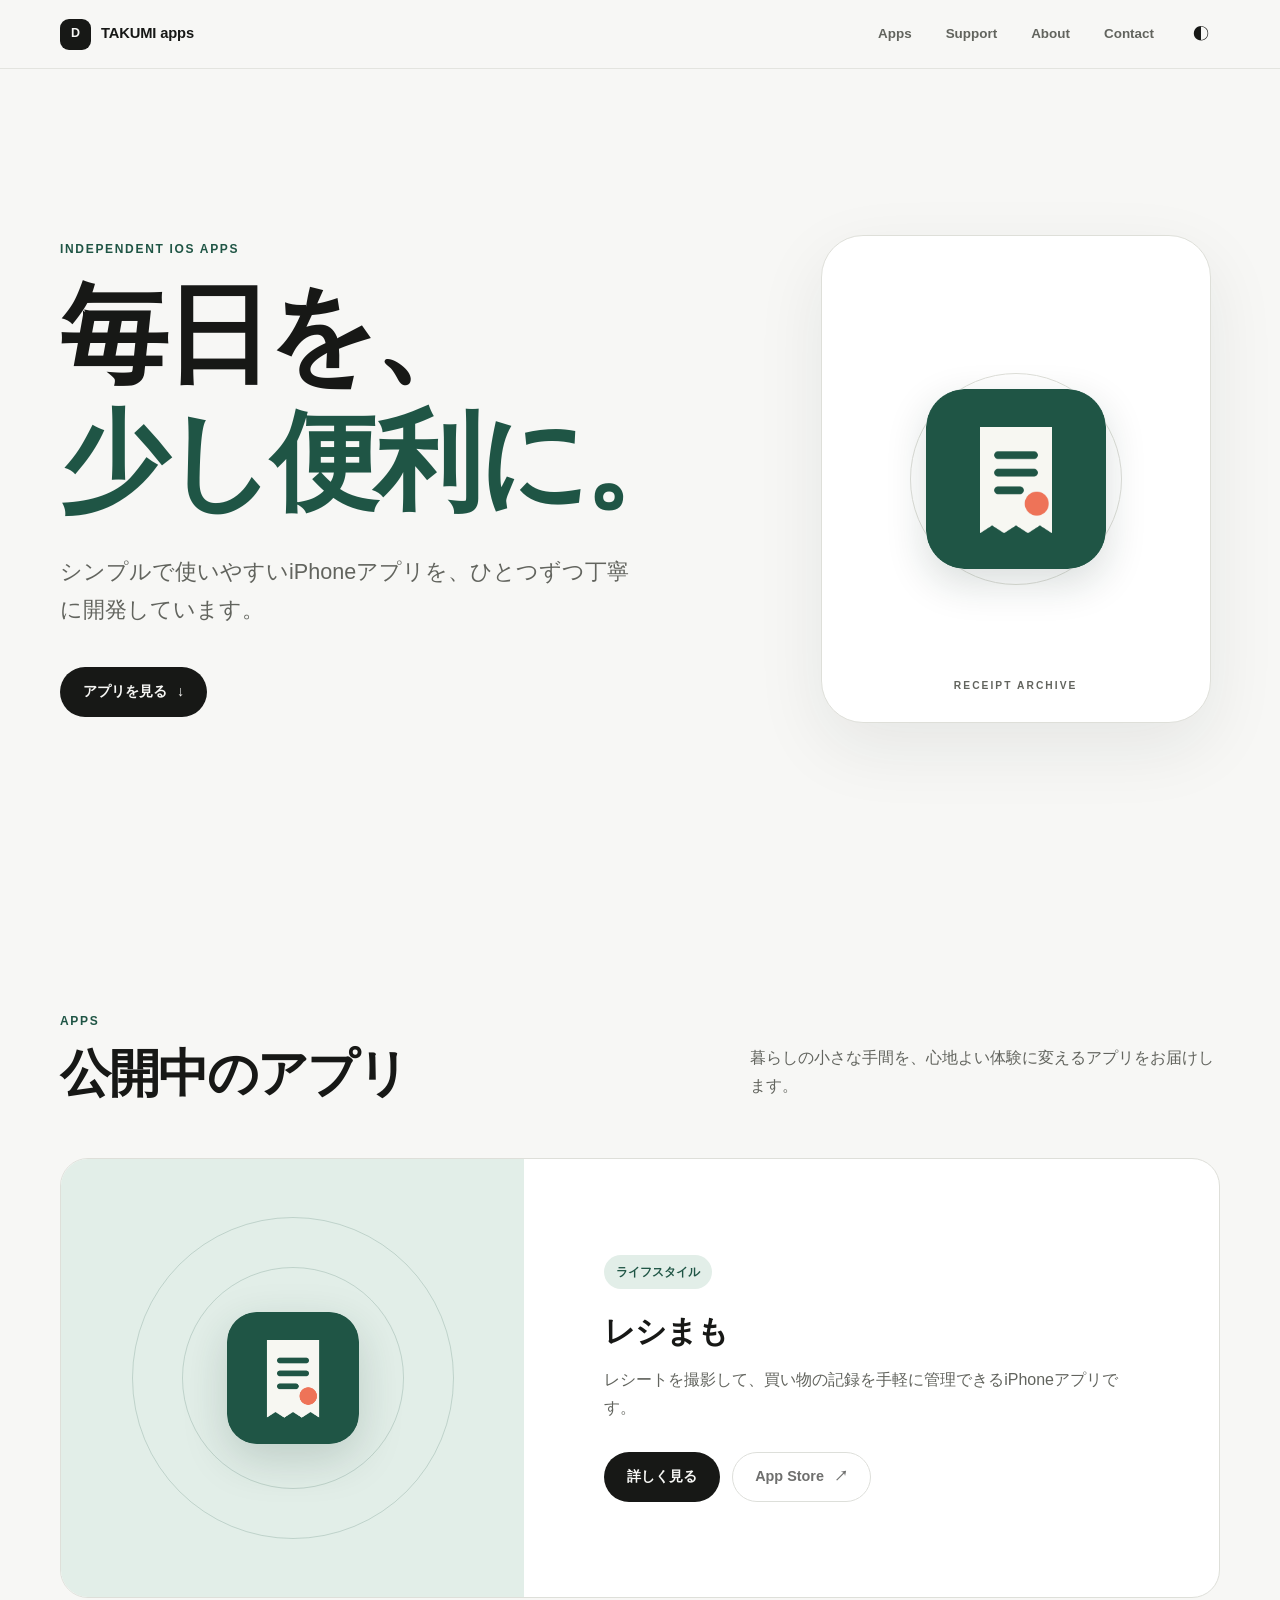
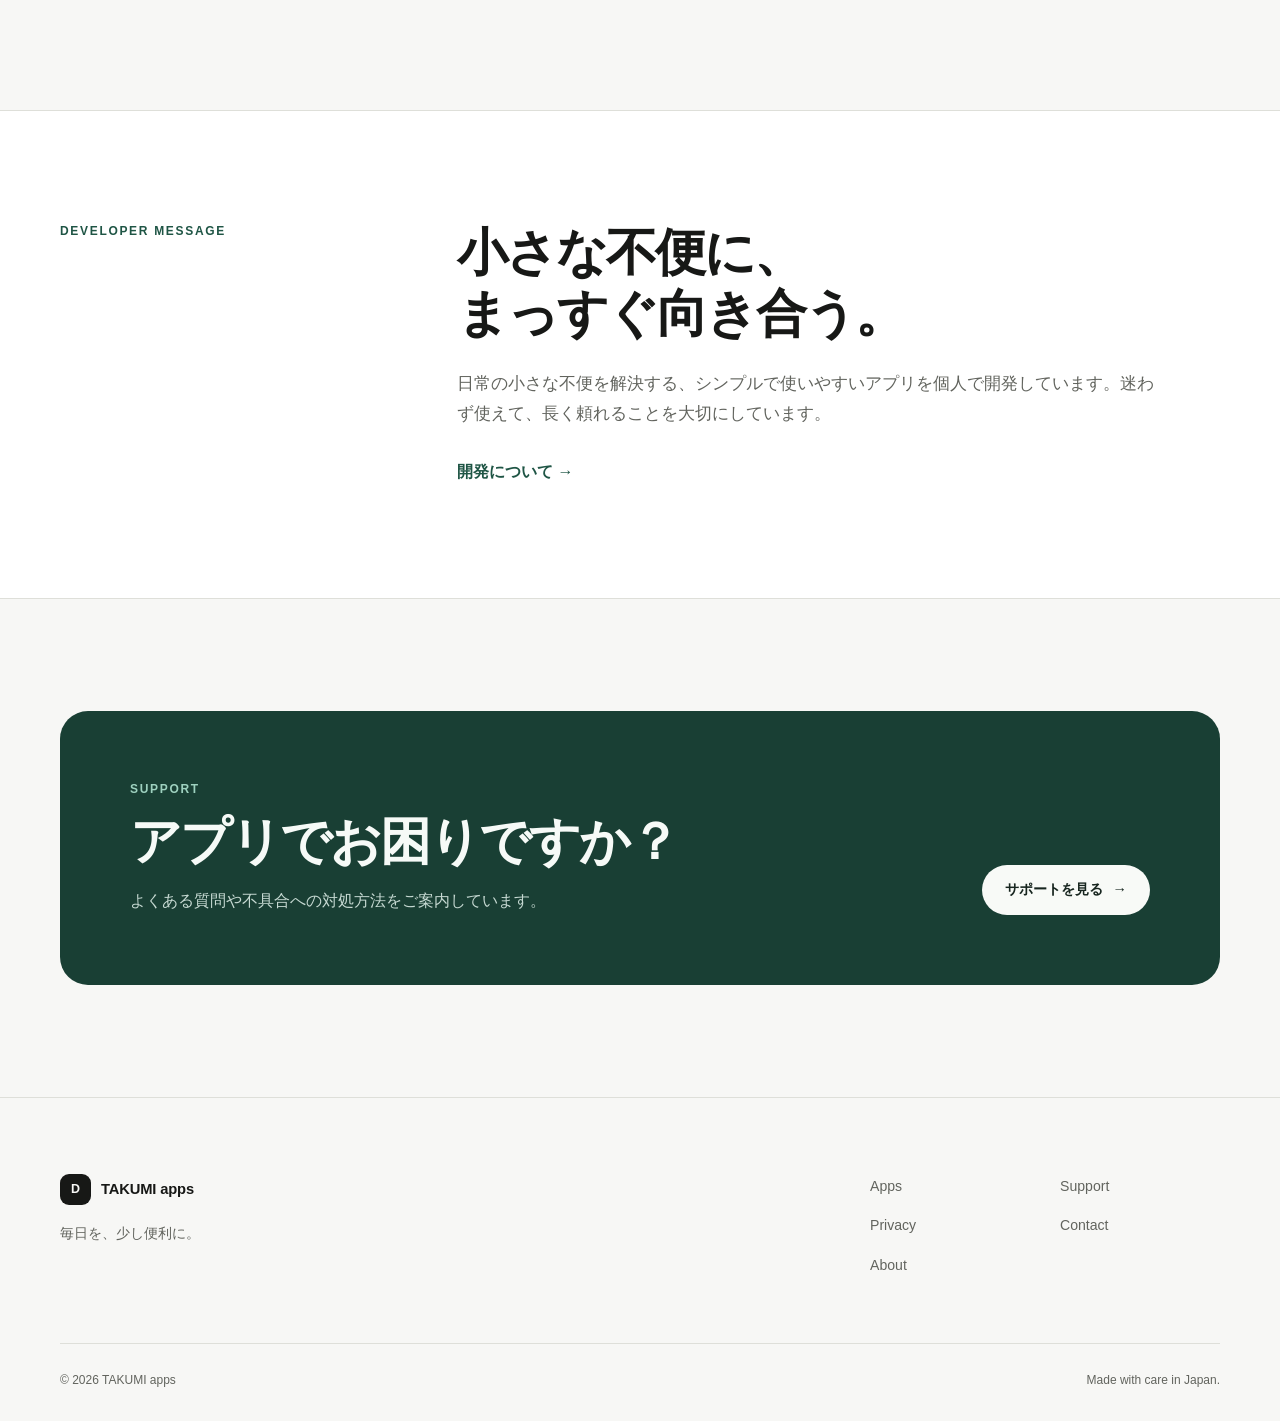
==== index.html @ 357070d4 "Add files via upload" ====
<!doctype html>
<html lang="ja">
<head>
  <meta charset="utf-8">
  <meta name="viewport" content="width=device-width, initial-scale=1">
  <title>TAKUMI apps | iPhoneアプリ</title>
  <meta name="description" content="日常を少し便利にする、シンプルで使いやすいiPhoneアプリを個人で開発しています。">
  <link rel="canonical" href="https://2p94nzg5g9-pixel.github.io/">
  <meta property="og:type" content="website">
  <meta property="og:locale" content="ja_JP">
  <meta property="og:site_name" content="TAKUMI apps">
  <meta property="og:title" content="TAKUMI apps | iPhoneアプリ">
  <meta property="og:description" content="シンプルで使いやすいiPhoneアプリを開発しています。">
  <meta property="og:url" content="https://2p94nzg5g9-pixel.github.io/">
  <meta property="og:image" content="https://2p94nzg5g9-pixel.github.io/assets/images/og-image.png">
  <meta name="twitter:card" content="summary_large_image">
  <meta name="twitter:title" content="TAKUMI apps | iPhoneアプリ">
  <meta name="twitter:description" content="シンプルで使いやすいiPhoneアプリを開発しています。">
  <meta name="twitter:image" content="https://2p94nzg5g9-pixel.github.io/assets/images/og-image.png">
  <meta name="theme-color" content="#f7f7f5">
  <link rel="icon" href="./assets/images/favicon.svg" type="image/svg+xml">
  <link rel="stylesheet" href="./assets/css/style.css">
  <script type="application/ld+json">
  {"@context":"https://schema.org","@type":"Person","name":"TAKUMI apps","url":"https://2p94nzg5g9-pixel.github.io/","description":"iPhoneアプリを個人で開発しています。"}
  </script>
  <script src="./assets/js/config.js" defer></script>
  <script src="./assets/js/main.js" defer></script>
</head>
<body>
  <a class="skip-link" href="#main">本文へ移動</a>
  <header class="site-header" data-header>
    <div class="header-inner container">
      <a class="brand" href="./" aria-label="ホームへ">
        <span class="brand-mark" aria-hidden="true">D</span>
        <span data-site-name>TAKUMI apps</span>
      </a>
      <div class="header-actions">
        <button class="theme-toggle icon-button" type="button" data-theme-toggle aria-label="表示テーマを切り替える"><span aria-hidden="true">◐</span></button>
        <button class="menu-toggle icon-button" type="button" data-menu-toggle aria-controls="site-nav" aria-expanded="false" aria-label="メニューを開く">
          <span></span><span></span><span></span>
        </button>
      </div>
      <nav class="site-nav" id="site-nav" data-nav aria-label="メインナビゲーション">
        <a href="#apps">Apps</a>
        <a href="./support/">Support</a>
        <a href="./about/">About</a>
        <a href="./contact/">Contact</a>
      </nav>
    </div>
  </header>

  <main id="main">
    <section class="hero home-hero">
      <div class="container hero-grid">
        <div class="hero-copy reveal">
          <p class="eyebrow">Independent iOS Apps</p>
          <h1>毎日を、<br><span>少し便利に。</span></h1>
          <p class="hero-lead">シンプルで使いやすいiPhoneアプリを、ひとつずつ丁寧に開発しています。</p>
          <a class="button button-primary" href="#apps">アプリを見る <span aria-hidden="true">↓</span></a>
        </div>
        <div class="hero-object reveal reveal-delay" aria-label="レシまものアプリアイコンイメージ">
          <div class="app-icon-stage">
            <img src="./assets/images/apps/reshimamo/icon.png" width="180" height="180" alt="レシまも 仮アプリアイコン">
            <span class="stage-label">RECEIPT ARCHIVE</span>
          </div>
        </div>
      </div>
    </section>

    <section class="section" id="apps" aria-labelledby="apps-title">
      <div class="container">
        <div class="section-heading">
          <div><p class="eyebrow">Apps</p><h2 id="apps-title">公開中のアプリ</h2></div>
          <p>暮らしの小さな手間を、心地よい体験に変えるアプリをお届けします。</p>
        </div>
        <article class="app-feature-card">
          <div class="app-feature-visual">
            <img src="./assets/images/apps/reshimamo/icon.png" width="132" height="132" loading="lazy" alt="レシまも 仮アプリアイコン">
          </div>
          <div class="app-feature-content">
            <p class="tag">ライフスタイル</p>
            <h3>レシまも</h3>
            <p>レシートを撮影して、買い物の記録を手軽に管理できるiPhoneアプリです。</p>
            <div class="button-row">
              <a class="button button-primary" href="./apps/reshimamo/">詳しく見る</a>
              <a class="button button-secondary is-placeholder" href="#" data-app-store-url data-app-id="reshimamo" aria-disabled="true">App Store <span aria-hidden="true">↗</span></a>
            </div>
          </div>
        </article>
      </div>
    </section>

    <section class="section section-muted">
      <div class="container message-grid">
        <p class="eyebrow">Developer Message</p>
        <div>
          <h2>小さな不便に、<br>まっすぐ向き合う。</h2>
          <p>日常の小さな不便を解決する、シンプルで使いやすいアプリを個人で開発しています。迷わず使えて、長く頼れることを大切にしています。</p>
          <a class="text-link" href="./about/">開発について <span aria-hidden="true">→</span></a>
        </div>
      </div>
    </section>

    <section class="section">
      <div class="container support-panel">
        <div><p class="eyebrow">Support</p><h2>アプリでお困りですか？</h2><p>よくある質問や不具合への対処方法をご案内しています。</p></div>
        <a class="button button-light" href="./support/">サポートを見る <span aria-hidden="true">→</span></a>
      </div>
    </section>
  </main>

  <footer class="site-footer">
    <div class="container footer-grid">
      <div><a class="brand footer-brand" href="./"><span class="brand-mark" aria-hidden="true">D</span><span data-site-name>TAKUMI apps</span></a><p>毎日を、少し便利に。</p></div>
      <nav aria-label="フッターナビゲーション"><a href="#apps">Apps</a><a href="./support/">Support</a><a href="./apps/reshimamo/privacy.html">Privacy</a><a href="./contact/">Contact</a><a href="./about/">About</a></nav>
    </div>
    <div class="container footer-bottom"><p>© <span data-current-year>2026</span> <span data-developer-name>TAKUMI apps</span></p><p>Made with care in Japan.</p></div>
  </footer>
</body>
</html>
---- assets/css/style.css ----
@charset "UTF-8";

:root {
  color-scheme: light dark;
  --background: #f7f7f5;
  --surface: #ffffff;
  --surface-raised: #fbfbfa;
  --text-primary: #171816;
  --text-secondary: #62645e;
  --text-inverse: #f9faf7;
  --border: #dedfd9;
  --border-strong: #c9cbc4;
  --accent: #1f5545;
  --accent-hover: #174437;
  --accent-soft: #e2eee8;
  --accent-warm: #ee7358;
  --focus: #2f7b64;
  --shadow: 0 24px 70px rgba(31, 39, 35, 0.08);
  --radius-sm: 10px;
  --radius: 18px;
  --radius-lg: 28px;
  --container-width: 1160px;
  --header-height: 68px;
  --font-sans: -apple-system, BlinkMacSystemFont, "Hiragino Sans", "Yu Gothic", YuGothic, "Noto Sans JP", sans-serif;
}

[data-theme="dark"] {
  --background: #101210;
  --surface: #171a18;
  --surface-raised: #1c201d;
  --text-primary: #f2f3ef;
  --text-secondary: #a9ada5;
  --text-inverse: #101210;
  --border: #30342f;
  --border-strong: #444a43;
  --accent: #8dcbb6;
  --accent-hover: #a8dbc9;
  --accent-soft: #203a31;
  --accent-warm: #f28b72;
  --focus: #94d8c0;
  --shadow: 0 24px 70px rgba(0, 0, 0, 0.28);
}

* { box-sizing: border-box; }
html { scroll-behavior: smooth; scroll-padding-top: calc(var(--header-height) + 20px); }
body { margin: 0; min-width: 320px; overflow-x: hidden; background: var(--background); color: var(--text-primary); font-family: var(--font-sans); font-size: 16px; line-height: 1.75; -webkit-font-smoothing: antialiased; }
img { display: block; max-width: 100%; height: auto; }
a { color: inherit; text-decoration-thickness: 1px; text-underline-offset: .2em; }
button, input, textarea { font: inherit; }
button, a { -webkit-tap-highlight-color: transparent; }
:focus-visible { outline: 3px solid var(--focus); outline-offset: 4px; border-radius: 4px; }
::selection { background: var(--accent-soft); color: var(--text-primary); }

.skip-link { position: fixed; z-index: 999; top: 8px; left: 8px; transform: translateY(-150%); padding: 10px 16px; border-radius: 8px; background: var(--text-primary); color: var(--background); }
.skip-link:focus { transform: translateY(0); }
.container { width: min(calc(100% - 40px), var(--container-width)); margin-inline: auto; }
.section { padding: 112px 0; }
.section-muted { background: var(--surface); border-block: 1px solid var(--border); }
.eyebrow { margin: 0 0 14px; color: var(--accent); font-size: .75rem; font-weight: 700; letter-spacing: .14em; line-height: 1.4; text-transform: uppercase; }
h1, h2, h3 { margin-top: 0; line-height: 1.18; letter-spacing: -.04em; }
h1 { margin-bottom: 28px; font-size: clamp(3.25rem, 8.4vw, 7.5rem); font-weight: 680; }
h1 span { color: var(--accent); }
h2 { margin-bottom: 24px; font-size: clamp(2rem, 4vw, 3.7rem); font-weight: 650; }
h3 { margin-bottom: 16px; font-size: clamp(1.65rem, 2.4vw, 2.5rem); }
p { margin-top: 0; }

.site-header { position: sticky; z-index: 100; top: 0; min-height: var(--header-height); border-bottom: 1px solid color-mix(in srgb, var(--border) 78%, transparent); background: color-mix(in srgb, var(--background) 86%, transparent); backdrop-filter: blur(18px); -webkit-backdrop-filter: blur(18px); }
.header-inner { display: flex; align-items: center; min-height: var(--header-height); }
.brand { display: inline-flex; align-items: center; gap: 10px; font-size: .92rem; font-weight: 700; letter-spacing: -.01em; text-decoration: none; }
.brand-mark { display: grid; width: 31px; height: 31px; place-items: center; border-radius: 9px; background: var(--text-primary); color: var(--background); font-size: .78rem; font-weight: 800; }
.site-nav { display: flex; align-items: center; gap: 34px; margin-left: auto; }
.site-nav a { color: var(--text-secondary); font-size: .84rem; font-weight: 600; text-decoration: none; transition: color .2s ease; }
.site-nav a:hover, .site-nav a[aria-current="page"] { color: var(--text-primary); }
.header-actions { display: flex; align-items: center; gap: 6px; margin-left: 28px; order: 3; }
.icon-button { display: grid; width: 38px; height: 38px; padding: 0; place-items: center; border: 1px solid transparent; border-radius: 50%; background: transparent; color: var(--text-primary); cursor: pointer; }
.icon-button:hover { background: var(--surface); border-color: var(--border); }
.menu-toggle { display: none; gap: 4px; }
.menu-toggle span { display: block; width: 17px; height: 1.5px; background: currentColor; transition: transform .2s ease, opacity .2s ease; }
.menu-toggle[aria-expanded="true"] span:first-child { transform: translateY(5.5px) rotate(45deg); }
.menu-toggle[aria-expanded="true"] span:nth-child(2) { opacity: 0; }
.menu-toggle[aria-expanded="true"] span:last-child { transform: translateY(-5.5px) rotate(-45deg); }

.hero { min-height: calc(100svh - var(--header-height)); display: grid; align-items: center; padding: 80px 0 92px; }
.hero-grid { display: grid; grid-template-columns: minmax(0, 1.25fr) minmax(280px, .75fr); align-items: center; gap: 70px; }
.hero-lead { max-width: 570px; margin-bottom: 38px; color: var(--text-secondary); font-size: clamp(1.08rem, 1.7vw, 1.35rem); }
.hero-object { display: flex; justify-content: center; }
.app-icon-stage { position: relative; display: grid; width: min(100%, 390px); aspect-ratio: 4 / 5; place-items: center; overflow: hidden; border: 1px solid var(--border); border-radius: 42px; background: var(--surface); box-shadow: var(--shadow); }
.app-icon-stage::before { position: absolute; width: 210px; height: 210px; border: 1px solid var(--border); border-radius: 50%; content: ""; }
.app-icon-stage img { position: relative; z-index: 1; border-radius: 38px; box-shadow: 0 14px 40px rgba(20, 45, 37, .16); }
.stage-label { position: absolute; bottom: 27px; color: var(--text-secondary); font-size: .64rem; font-weight: 700; letter-spacing: .2em; }

.button { display: inline-flex; min-height: 50px; align-items: center; justify-content: center; gap: 10px; padding: 12px 22px; border: 1px solid transparent; border-radius: 999px; font-size: .9rem; font-weight: 700; line-height: 1.2; text-decoration: none; transition: background-color .2s ease, border-color .2s ease, transform .2s ease; }
.button:hover { transform: translateY(-1px); }
.button-primary { background: var(--text-primary); color: var(--background); }
.button-primary:hover { background: var(--accent); color: var(--text-inverse); }
.button-secondary { border-color: var(--border-strong); background: transparent; color: var(--text-primary); }
.button-secondary:hover { border-color: var(--text-primary); }
.button-light { background: #f8faf7; color: #17251f; }
.button-light:hover { background: #ffffff; }
.button.is-placeholder { opacity: .62; }
.button-row { display: flex; flex-wrap: wrap; gap: 12px; margin-top: 30px; }
.text-link { color: var(--accent); font-weight: 700; text-decoration: none; }
.text-link:hover { text-decoration: underline; }

.section-heading { display: grid; grid-template-columns: 1fr 1fr; align-items: end; gap: 50px; margin-bottom: 54px; }
.section-heading h2 { margin-bottom: 0; }
.section-heading > p { max-width: 470px; margin: 0 0 4px auto; color: var(--text-secondary); }
.app-feature-card { display: grid; grid-template-columns: minmax(240px, .8fr) minmax(0, 1.2fr); min-height: 440px; overflow: hidden; border: 1px solid var(--border); border-radius: var(--radius-lg); background: var(--surface); }
.app-feature-visual { position: relative; display: grid; min-height: 360px; place-items: center; overflow: hidden; background: var(--accent-soft); }
.app-feature-visual::before, .app-feature-visual::after { position: absolute; border: 1px solid color-mix(in srgb, var(--accent) 18%, transparent); border-radius: 50%; content: ""; }
.app-feature-visual::before { width: 320px; height: 320px; }
.app-feature-visual::after { width: 220px; height: 220px; }
.app-feature-visual img { position: relative; z-index: 1; border-radius: 30px; box-shadow: 0 15px 45px rgba(24, 58, 47, .18); }
.app-feature-content { align-self: center; padding: clamp(40px, 7vw, 80px); }
.app-feature-content > p:not(.tag) { max-width: 560px; color: var(--text-secondary); }
.tag { display: inline-flex; margin-bottom: 25px; padding: 7px 12px; border-radius: 999px; background: var(--accent-soft); color: var(--accent); font-size: .72rem; font-weight: 700; }
.message-grid { display: grid; grid-template-columns: .6fr 1.4fr; gap: 70px; }
.message-grid > div { max-width: 700px; }
.message-grid p:not(.eyebrow) { margin-bottom: 30px; color: var(--text-secondary); font-size: 1.08rem; }
.support-panel { display: flex; align-items: flex-end; justify-content: space-between; gap: 50px; padding: clamp(34px, 6vw, 70px); border-radius: var(--radius-lg); background: #193f34; color: #f6faf7; }
.support-panel .eyebrow { color: #9ed1bf; }
.support-panel h2 { margin-bottom: 14px; }
.support-panel p:not(.eyebrow) { margin-bottom: 0; color: #c6d9d2; }

.site-footer { padding: 76px 0 30px; border-top: 1px solid var(--border); }
.footer-grid { display: grid; grid-template-columns: 1fr 1fr; gap: 50px; padding-bottom: 65px; }
.footer-brand { margin-bottom: 16px; }
.footer-grid p { color: var(--text-secondary); font-size: .9rem; }
.footer-grid nav { display: grid; grid-template-columns: repeat(2, minmax(100px, 1fr)); gap: 15px 30px; justify-self: end; width: min(100%, 350px); }
.footer-grid nav a { color: var(--text-secondary); font-size: .88rem; text-decoration: none; }
.footer-grid nav a:hover { color: var(--text-primary); }
.footer-bottom { display: flex; justify-content: space-between; gap: 20px; padding-top: 26px; border-top: 1px solid var(--border); color: var(--text-secondary); font-size: .75rem; }
.footer-bottom p { margin: 0; }

.reveal { animation: reveal .7s cubic-bezier(.22,1,.36,1) both; }
.reveal-delay { animation-delay: .12s; }
@keyframes reveal { from { opacity: 0; transform: translateY(18px); } to { opacity: 1; transform: translateY(0); } }

@media (prefers-color-scheme: dark) {
  :root:not([data-theme="light"]) {
    --background: #101210; --surface: #171a18; --surface-raised: #1c201d; --text-primary: #f2f3ef; --text-secondary: #a9ada5; --text-inverse: #101210; --border: #30342f; --border-strong: #444a43; --accent: #8dcbb6; --accent-hover: #a8dbc9; --accent-soft: #203a31; --accent-warm: #f28b72; --focus: #94d8c0; --shadow: 0 24px 70px rgba(0,0,0,.28);
  }
}

@media (max-width: 820px) {
  :root { --header-height: 62px; }
  .container { width: min(calc(100% - 32px), var(--container-width)); }
  .section { padding: 80px 0; }
  .header-inner { flex-wrap: wrap; }
  .header-actions { margin-left: auto; }
  .menu-toggle { display: grid; }
  .site-nav { display: none; order: 4; width: 100%; margin: 0; padding: 10px 0 18px; border-top: 1px solid var(--border); }
  .site-nav.is-open { display: grid; }
  .site-nav a { padding: 8px 2px; font-size: 1rem; }
  .hero { min-height: auto; padding: 76px 0; }
  .hero-grid { grid-template-columns: 1fr; gap: 54px; }
  .hero-copy { text-align: center; }
  .hero-lead { margin-inline: auto; }
  .app-icon-stage { width: min(82vw, 350px); }
  .section-heading { grid-template-columns: 1fr; gap: 18px; }
  .section-heading > p { margin-left: 0; }
  .app-feature-card { grid-template-columns: 1fr; }
  .app-feature-visual { min-height: 310px; }
  .message-grid { grid-template-columns: 1fr; gap: 24px; }
  .support-panel { align-items: flex-start; flex-direction: column; }
}

@media (max-width: 560px) {
  .container { width: min(calc(100% - 28px), var(--container-width)); }
  .brand { font-size: .84rem; }
  h1 { font-size: clamp(3rem, 15vw, 4.6rem); }
  .hero { padding: 64px 0 70px; }
  .app-icon-stage img { width: 138px; }
  .section { padding: 68px 0; }
  .app-feature-content { padding: 34px 24px 38px; }
  .button-row { align-items: stretch; flex-direction: column; }
  .button-row .button { width: 100%; }
  .footer-grid { grid-template-columns: 1fr; padding-bottom: 42px; }
  .footer-grid nav { justify-self: start; }
  .footer-bottom { align-items: flex-start; flex-direction: column; }
}

@media (prefers-reduced-motion: reduce) {
  html { scroll-behavior: auto; }
  *, *::before, *::after { scroll-behavior: auto !important; animation-duration: .01ms !important; animation-iteration-count: 1 !important; transition-duration: .01ms !important; }
}

/* Subpages */
.page-hero { padding: 92px 0 72px; }
.page-hero-inner { max-width: 780px; }
.page-hero h1 { margin-bottom: 24px; font-size: clamp(2.8rem, 6vw, 5.6rem); }
.page-hero p:not(.eyebrow) { max-width: 680px; color: var(--text-secondary); font-size: clamp(1.05rem, 1.8vw, 1.25rem); }
.breadcrumbs { display: flex; flex-wrap: wrap; gap: 8px; margin-bottom: 34px; color: var(--text-secondary); font-size: .78rem; }
.breadcrumbs a { text-decoration: none; }
.breadcrumbs a:hover { color: var(--text-primary); }
.content-shell { width: min(calc(100% - 40px), 840px); margin-inline: auto; }
.prose { font-size: 1rem; }
.prose h2 { margin: 72px 0 22px; padding-top: 4px; font-size: clamp(1.55rem, 2.6vw, 2.2rem); letter-spacing: -.025em; }
.prose h3 { margin: 34px 0 12px; font-size: 1.2rem; letter-spacing: -.015em; }
.prose p, .prose li { color: var(--text-secondary); }
.prose ul { padding-left: 1.25em; }
.prose li + li { margin-top: 6px; }
.prose a { color: var(--accent); }
.notice { margin: 30px 0; padding: 20px 22px; border: 1px solid var(--border); border-left: 4px solid var(--accent-warm); border-radius: var(--radius-sm); background: var(--surface); }
.notice strong { display: block; margin-bottom: 4px; color: var(--text-primary); }
.notice p { margin-bottom: 0; }
.meta-line { display: flex; flex-wrap: wrap; gap: 10px 24px; margin-top: 36px; color: var(--text-secondary); font-size: .82rem; }

.app-hero { padding: 90px 0 110px; }
.app-hero-grid { display: grid; grid-template-columns: minmax(0, 1.15fr) minmax(280px, .85fr); align-items: center; gap: 80px; }
.app-identity { display: flex; align-items: center; gap: 18px; margin-bottom: 30px; }
.app-identity img { width: 76px; border-radius: 19px; box-shadow: 0 8px 24px rgba(20,45,37,.14); }
.app-identity span { color: var(--text-secondary); font-size: .8rem; font-weight: 700; letter-spacing: .08em; text-transform: uppercase; }
.app-hero h1 { margin-bottom: 24px; font-size: clamp(3rem, 6.6vw, 6rem); }
.app-hero .hero-lead { margin-bottom: 34px; }
.phone-frame { width: min(100%, 320px); margin-inline: auto; padding: 14px; border: 1px solid var(--border-strong); border-radius: 48px; background: var(--text-primary); box-shadow: var(--shadow); }
.phone-screen { display: grid; aspect-ratio: 9 / 18.5; place-items: center; overflow: hidden; border-radius: 36px; background: var(--accent-soft); color: var(--accent); text-align: center; }
.phone-screen img { width: 96px; margin: 0 auto 18px; border-radius: 24px; }
.phone-screen p { margin: 0; font-size: .76rem; font-weight: 700; letter-spacing: .08em; }
.feature-grid { display: grid; grid-template-columns: repeat(2, 1fr); gap: 16px; }
.feature-card { min-height: 220px; padding: 34px; border: 1px solid var(--border); border-radius: var(--radius); background: var(--surface); }
.feature-number { display: block; margin-bottom: 46px; color: var(--accent); font-size: .72rem; font-weight: 700; letter-spacing: .1em; }
.feature-card h3 { margin-bottom: 10px; font-size: 1.35rem; }
.feature-card p { margin: 0; color: var(--text-secondary); }
.verification-badge { display: inline-flex; margin-top: 16px; padding: 4px 9px; border: 1px solid var(--border); border-radius: 999px; color: var(--text-secondary); font-size: .68rem; font-weight: 700; }
.screenshots-track { display: grid; grid-auto-columns: minmax(230px, 29%); grid-auto-flow: column; gap: 18px; overflow-x: auto; padding: 4px 4px 24px; scroll-snap-type: x mandatory; scrollbar-color: var(--border-strong) transparent; }
.screenshot-placeholder { display: grid; aspect-ratio: 9 / 19.5; place-items: center; scroll-snap-align: start; border: 1px dashed var(--border-strong); border-radius: 28px; background: var(--surface); color: var(--text-secondary); text-align: center; }
.screenshot-placeholder span { display: block; max-width: 130px; font-size: .78rem; }
.link-panels { display: grid; grid-template-columns: repeat(2, 1fr); gap: 18px; }
.link-panel { display: flex; align-items: flex-end; justify-content: space-between; gap: 30px; min-height: 240px; padding: 38px; border: 1px solid var(--border); border-radius: var(--radius); background: var(--surface); text-decoration: none; transition: border-color .2s ease, transform .2s ease; }
.link-panel:hover { border-color: var(--accent); transform: translateY(-2px); }
.link-panel h3 { margin-bottom: 8px; }
.link-panel p { margin: 0; color: var(--text-secondary); }
.link-panel > span { color: var(--accent); font-size: 1.5rem; }

.support-list { display: grid; gap: 16px; }
.support-app-card { display: flex; align-items: center; gap: 22px; padding: 24px; border: 1px solid var(--border); border-radius: var(--radius); background: var(--surface); text-decoration: none; transition: border-color .2s ease; }
.support-app-card:hover { border-color: var(--accent); }
.support-app-card img { width: 68px; border-radius: 17px; }
.support-app-card div { flex: 1; }
.support-app-card h2 { margin: 0 0 5px; font-size: 1.25rem; }
.support-app-card p { margin: 0; color: var(--text-secondary); font-size: .9rem; }
.support-app-card > span { color: var(--accent); }
.faq-list { border-top: 1px solid var(--border); }
.faq-item { border-bottom: 1px solid var(--border); }
.faq-item summary { position: relative; padding: 25px 46px 25px 0; cursor: pointer; font-weight: 700; list-style: none; }
.faq-item summary::-webkit-details-marker { display: none; }
.faq-item summary::after { position: absolute; top: 24px; right: 8px; color: var(--accent); content: "+"; font-size: 1.4rem; font-weight: 400; line-height: 1; }
.faq-item[open] summary::after { content: "−"; }
.faq-answer { padding: 0 38px 25px 0; }
.faq-answer p:last-child, .faq-answer ul:last-child { margin-bottom: 0; }
.report-grid { display: grid; grid-template-columns: repeat(2, 1fr); gap: 10px 28px; padding: 26px; border-radius: var(--radius); background: var(--surface); border: 1px solid var(--border); }
.report-grid li { color: var(--text-secondary); }

.contact-options { display: grid; grid-template-columns: repeat(2, 1fr); gap: 16px; margin: 42px 0; }
.contact-option { padding: 25px; border: 1px solid var(--border); border-radius: var(--radius-sm); background: var(--surface); }
.contact-option strong { display: block; margin-bottom: 4px; }
.contact-option span { color: var(--text-secondary); font-size: .88rem; }
.email-card { padding: clamp(30px, 6vw, 60px); border-radius: var(--radius-lg); background: var(--accent-soft); text-align: center; }
.email-address { display: block; margin: 20px 0 26px; color: var(--text-primary); font-size: clamp(1.25rem, 3vw, 2.1rem); font-weight: 650; text-decoration: none; }
.error-page { display: grid; min-height: calc(100svh - var(--header-height)); place-items: center; padding: 70px 0; text-align: center; }
.error-code { margin: 0; color: var(--accent); font-size: clamp(5rem, 18vw, 12rem); font-weight: 700; letter-spacing: -.08em; line-height: .9; }
.error-page h1 { margin: 26px 0 16px; font-size: clamp(2rem, 4vw, 3.2rem); }
.error-page p { margin-bottom: 30px; color: var(--text-secondary); }

@media (max-width: 820px) {
  .content-shell { width: min(calc(100% - 32px), 840px); }
  .app-hero-grid { grid-template-columns: 1fr; gap: 60px; }
  .app-hero-copy { text-align: center; }
  .app-identity { justify-content: center; }
  .app-hero .hero-lead { margin-inline: auto; }
  .app-hero .button-row { justify-content: center; }
  .screenshots-track { grid-auto-columns: minmax(210px, 50%); }
}

@media (max-width: 560px) {
  .page-hero { padding: 64px 0 48px; }
  .content-shell { width: min(calc(100% - 28px), 840px); }
  .prose h2 { margin-top: 54px; }
  .app-hero { padding: 62px 0 78px; }
  .app-identity { flex-direction: column; }
  .feature-grid, .link-panels, .contact-options, .report-grid { grid-template-columns: 1fr; }
  .feature-card { min-height: 0; }
  .feature-number { margin-bottom: 30px; }
  .screenshots-track { grid-auto-columns: minmax(210px, 76%); }
  .link-panel { min-height: 200px; padding: 28px; }
  .support-app-card { align-items: flex-start; }
}
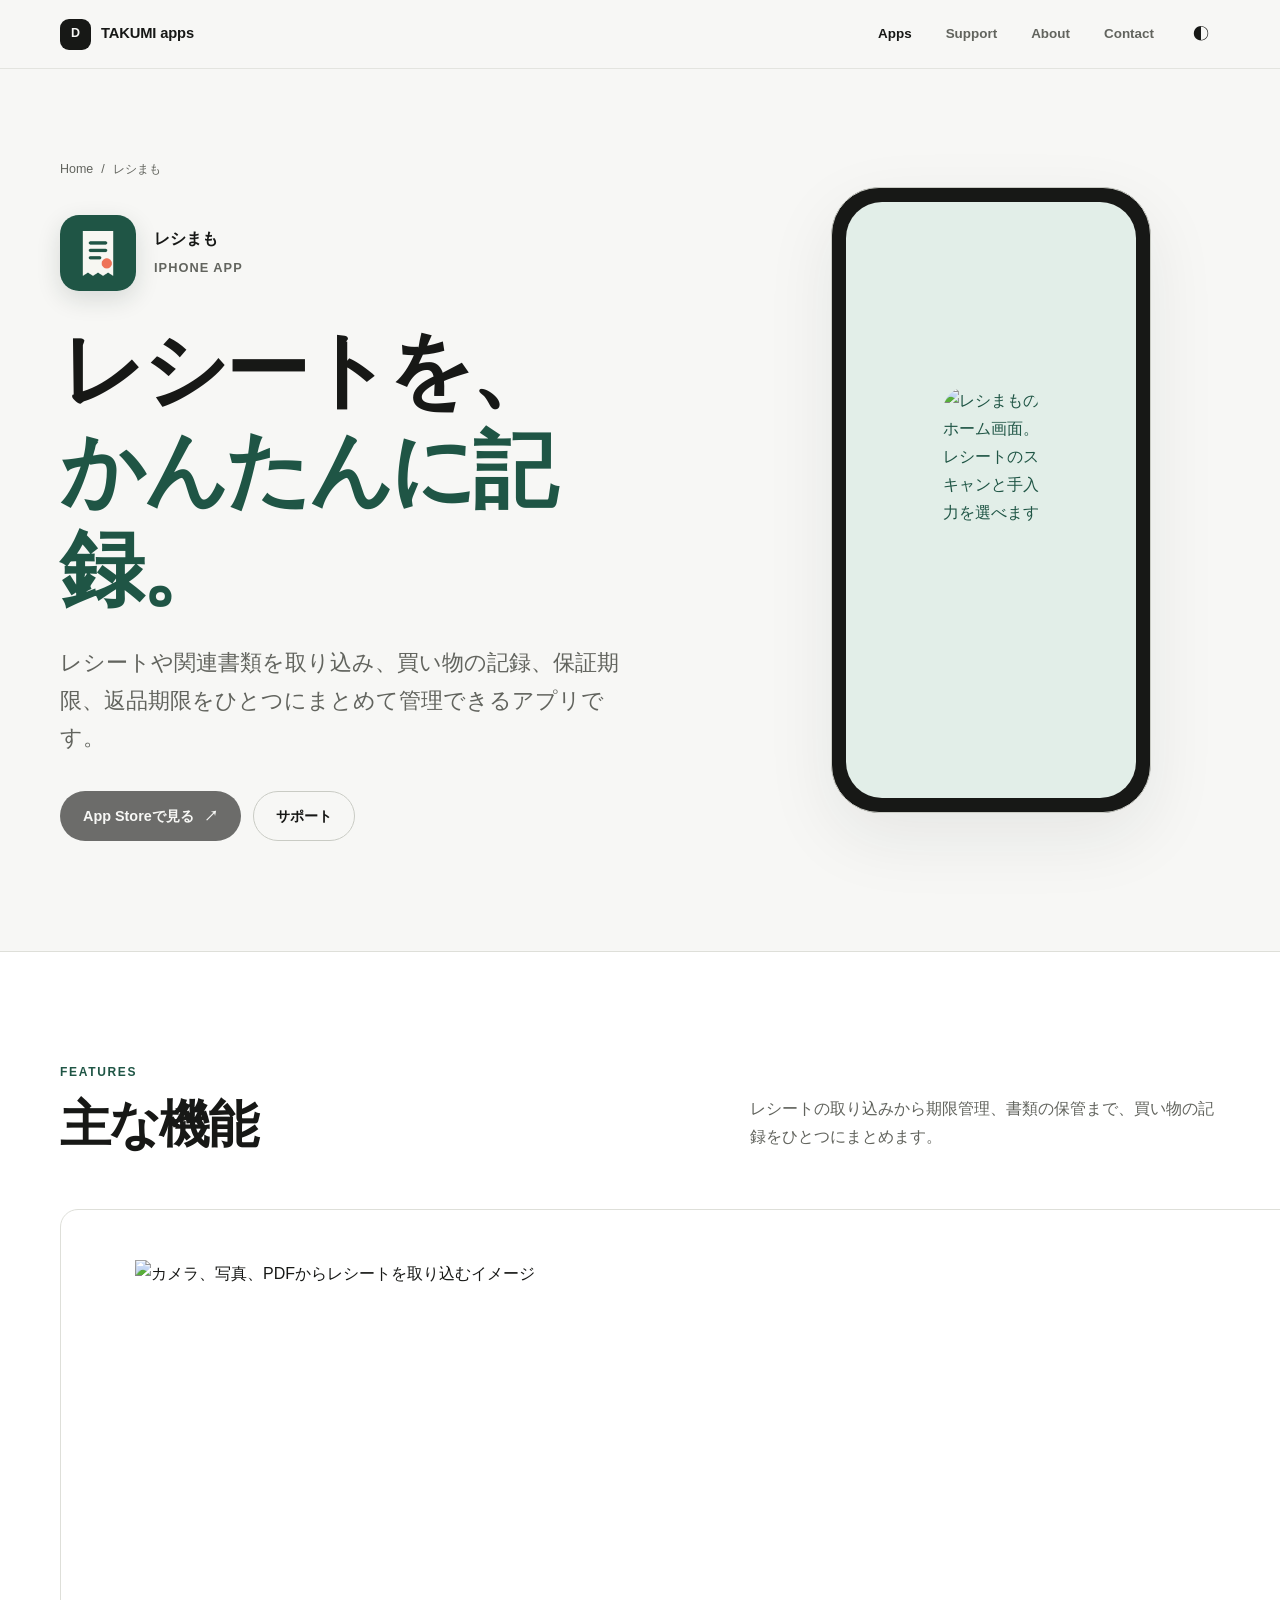
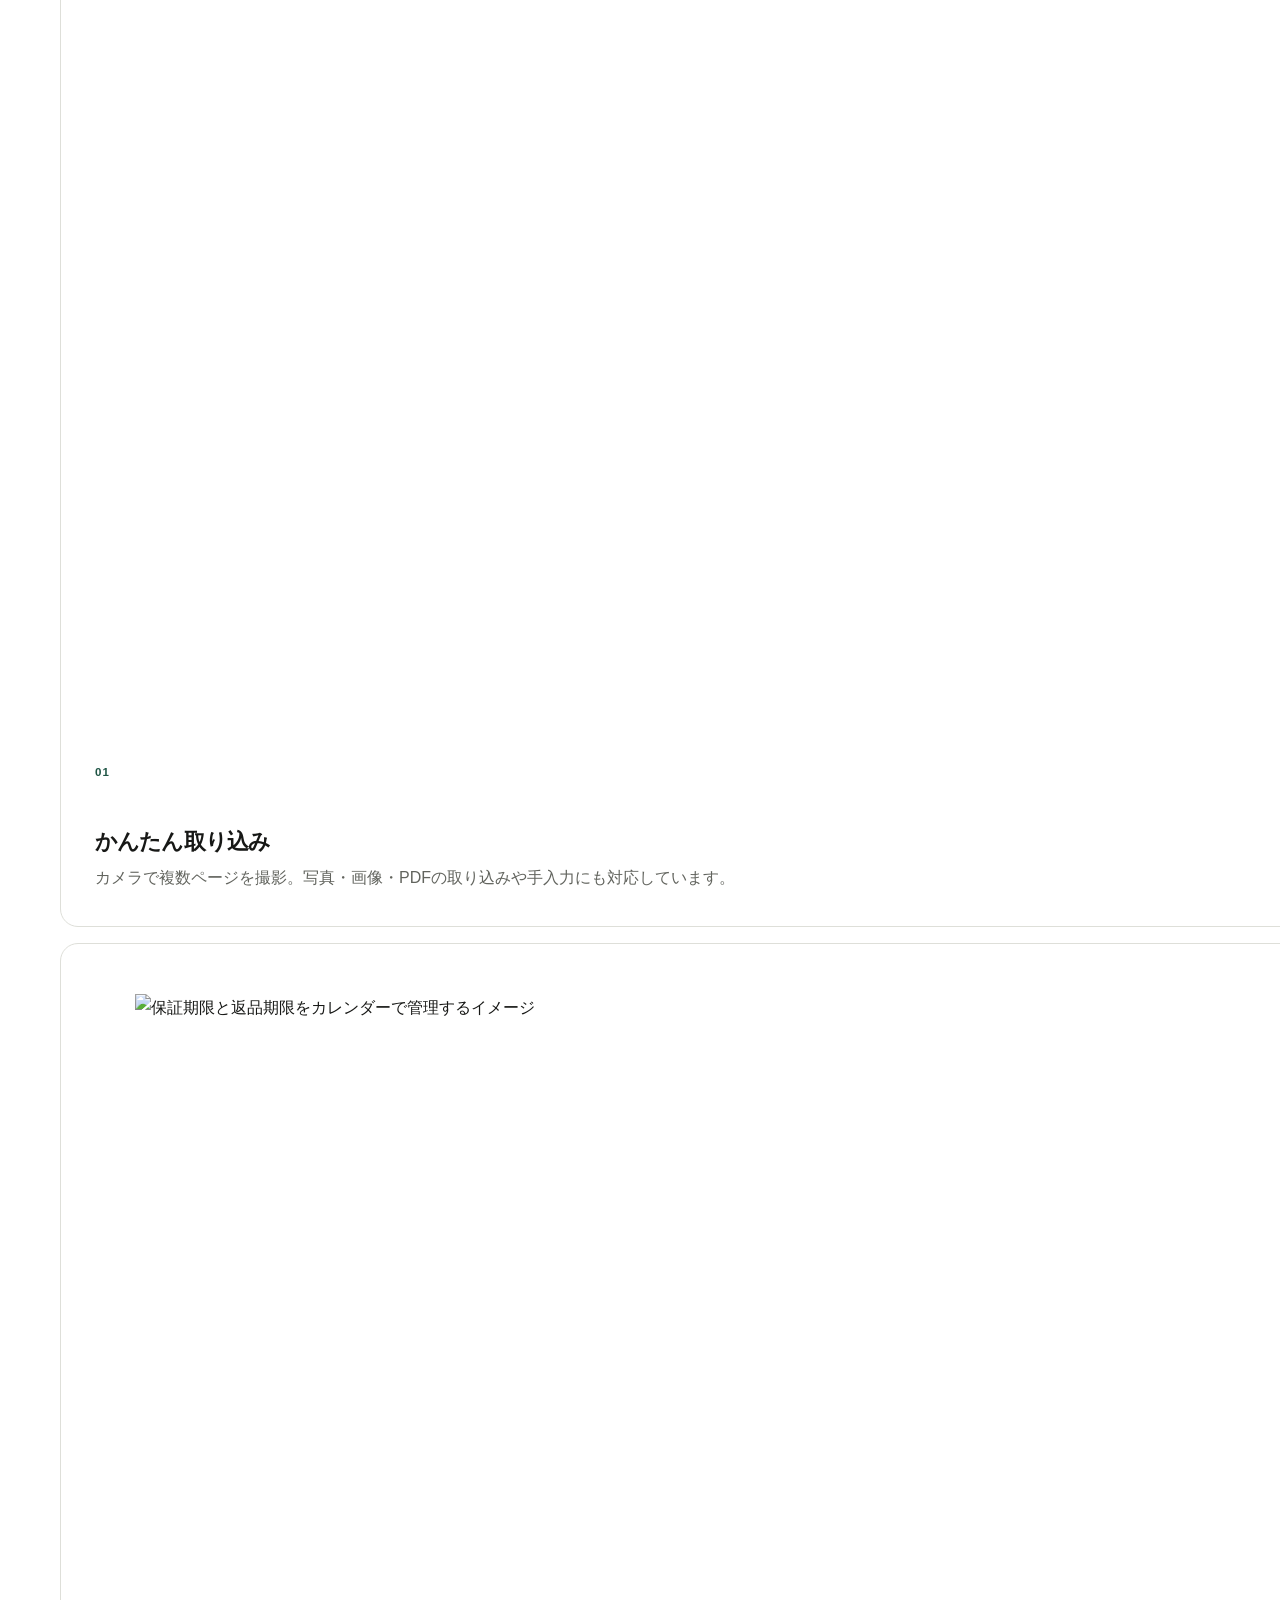
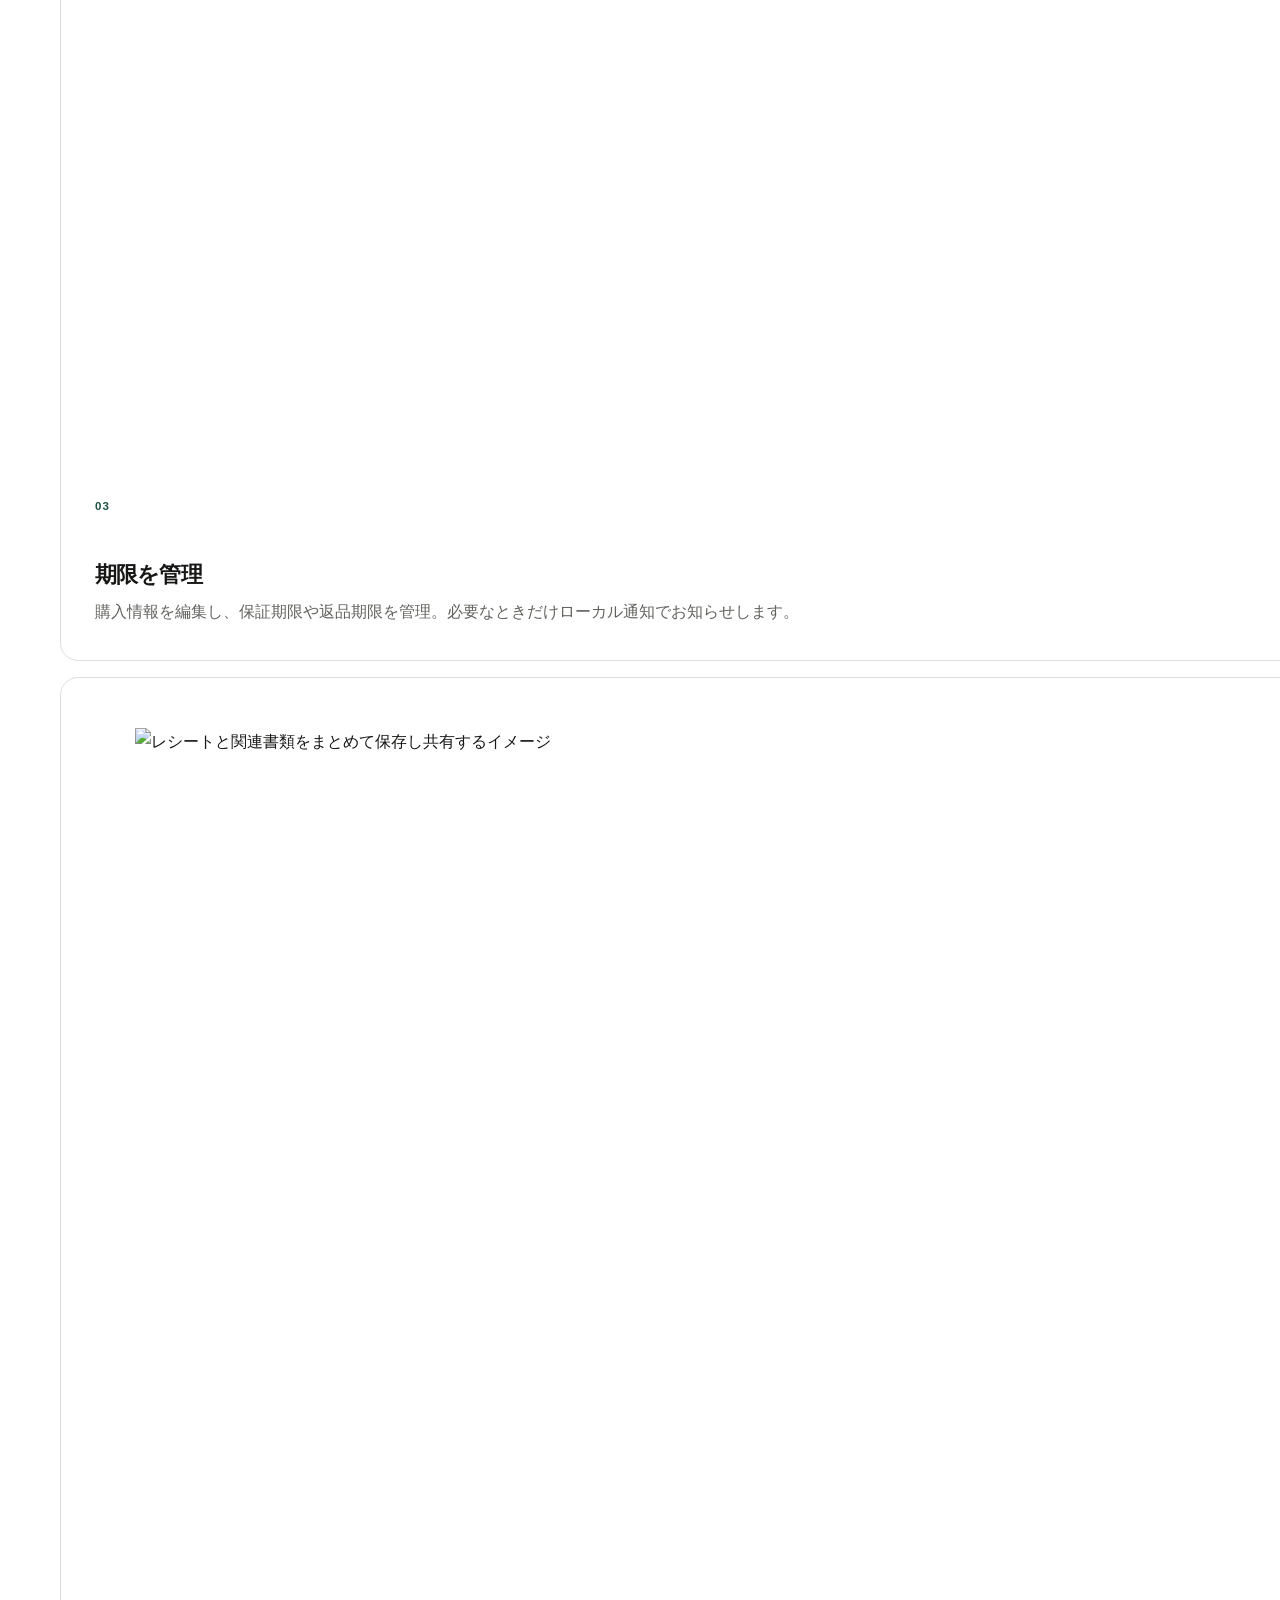
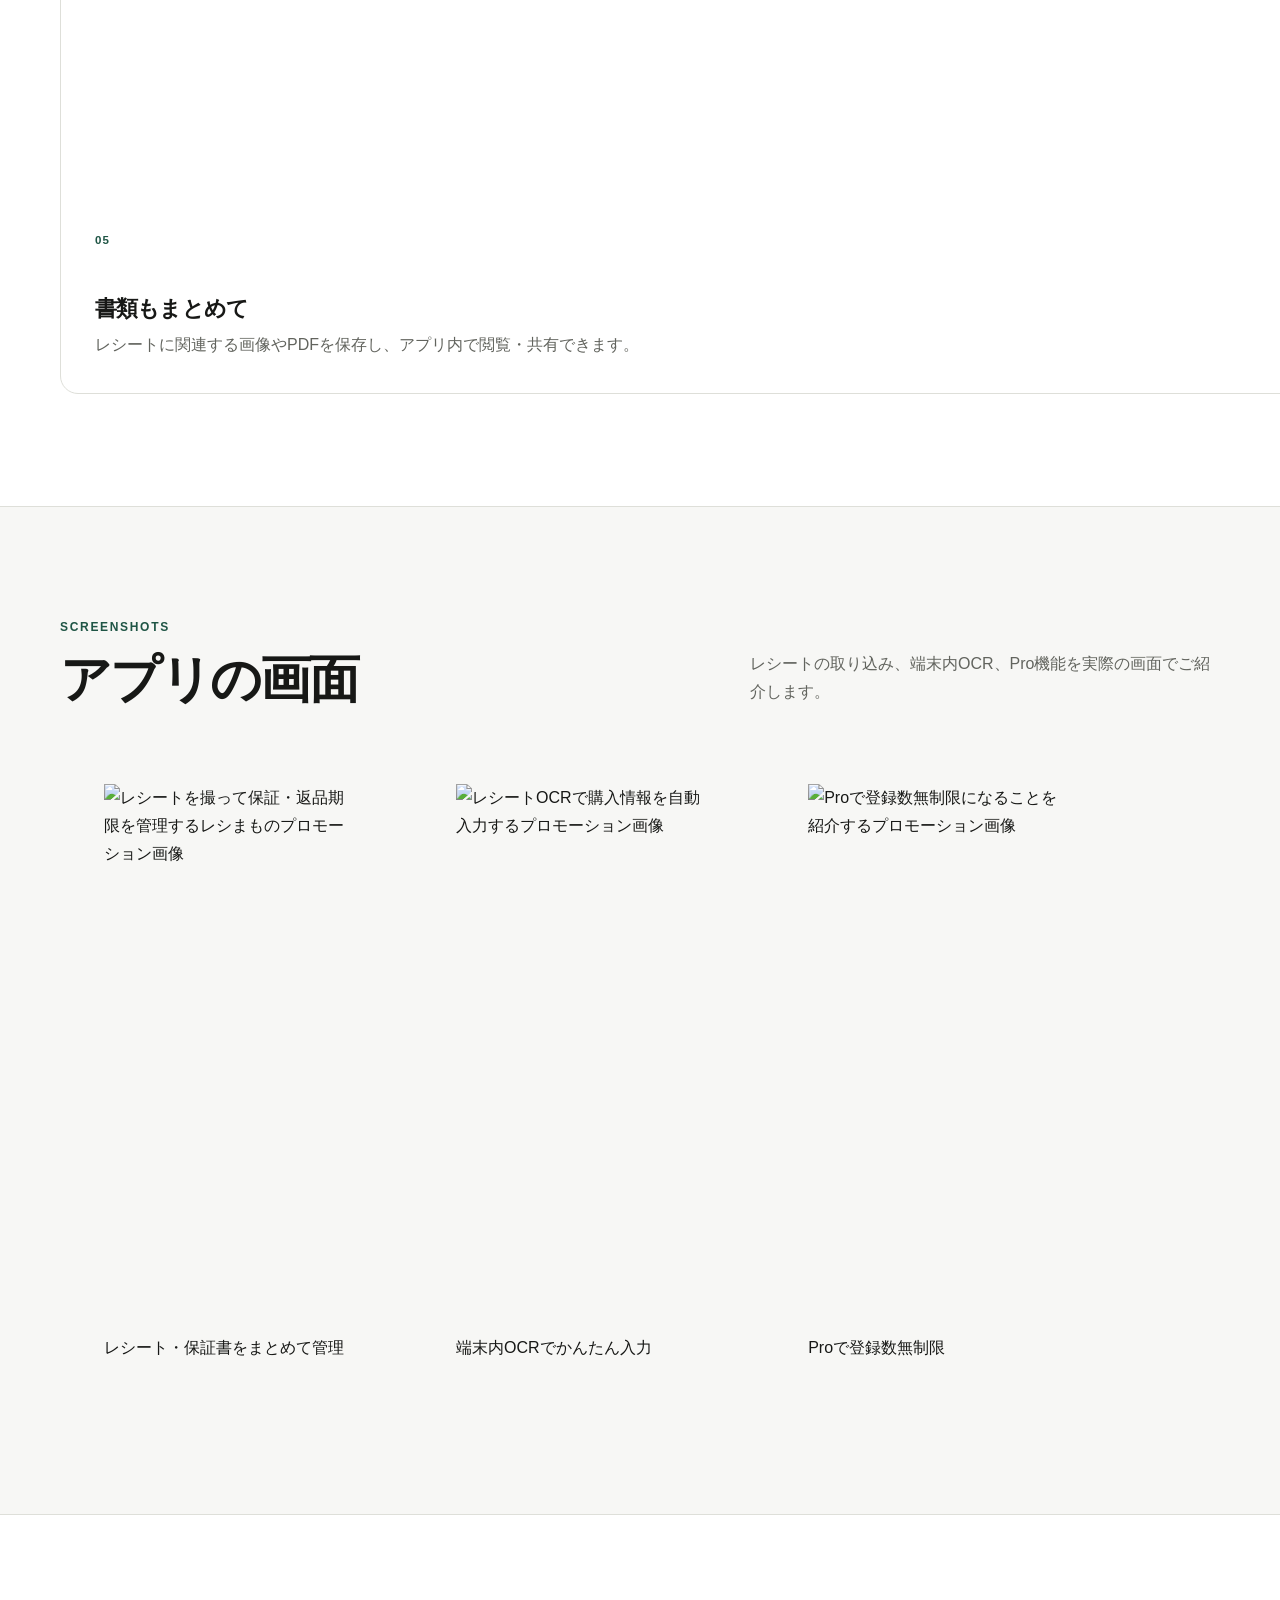
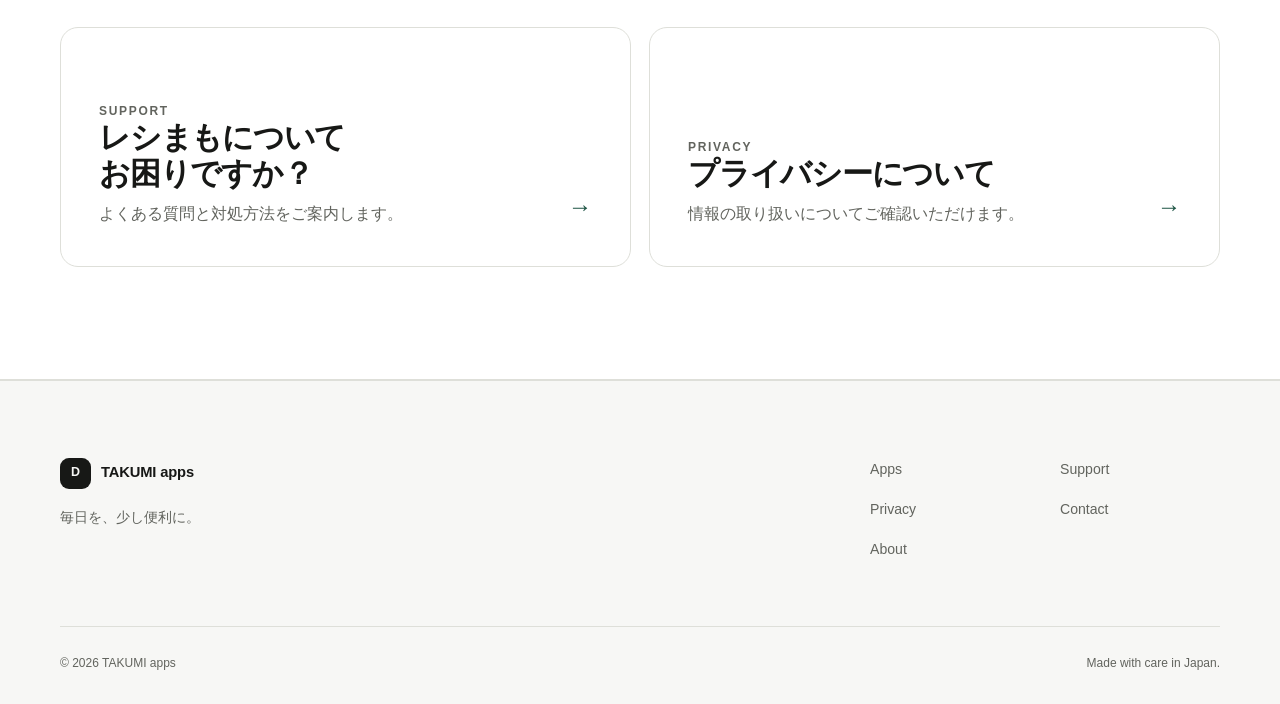
==== commit da58f693: "Add files via upload" ====
--- a/index.html
+++ b/index.html
@@ -1,120 +1,61 @@
 <!doctype html>
 <html lang="ja">
 <head>
-  <meta charset="utf-8">
-  <meta name="viewport" content="width=device-width, initial-scale=1">
-  <title>TAKUMI apps | iPhoneアプリ</title>
-  <meta name="description" content="日常を少し便利にする、シンプルで使いやすいiPhoneアプリを個人で開発しています。">
-  <link rel="canonical" href="https://2p94nzg5g9-pixel.github.io/">
-  <meta property="og:type" content="website">
-  <meta property="og:locale" content="ja_JP">
-  <meta property="og:site_name" content="TAKUMI apps">
-  <meta property="og:title" content="TAKUMI apps | iPhoneアプリ">
-  <meta property="og:description" content="シンプルで使いやすいiPhoneアプリを開発しています。">
-  <meta property="og:url" content="https://2p94nzg5g9-pixel.github.io/">
-  <meta property="og:image" content="https://2p94nzg5g9-pixel.github.io/assets/images/og-image.png">
-  <meta name="twitter:card" content="summary_large_image">
-  <meta name="twitter:title" content="TAKUMI apps | iPhoneアプリ">
-  <meta name="twitter:description" content="シンプルで使いやすいiPhoneアプリを開発しています。">
-  <meta name="twitter:image" content="https://2p94nzg5g9-pixel.github.io/assets/images/og-image.png">
-  <meta name="theme-color" content="#f7f7f5">
-  <link rel="icon" href="./assets/images/favicon.svg" type="image/svg+xml">
-  <link rel="stylesheet" href="./assets/css/style.css">
-  <script type="application/ld+json">
-  {"@context":"https://schema.org","@type":"Person","name":"TAKUMI apps","url":"https://2p94nzg5g9-pixel.github.io/","description":"iPhoneアプリを個人で開発しています。"}
-  </script>
-  <script src="./assets/js/config.js" defer></script>
-  <script src="./assets/js/main.js" defer></script>
+  <meta charset="utf-8"><meta name="viewport" content="width=device-width, initial-scale=1">
+  <title>レシまも | レシート管理アプリ</title>
+  <meta name="description" content="レシートや書類を取り込み、購入情報・保証期限・返品期限を端末内で管理できるiPhoneアプリ「レシまも」の公式ページです。">
+  <link rel="canonical" href="https://2p94nzg5g9-pixel.github.io/apps/reshimamo/">
+  <meta property="og:type" content="website"><meta property="og:locale" content="ja_JP"><meta property="og:site_name" content="TAKUMI apps">
+  <meta property="og:title" content="レシまも | レシート管理アプリ"><meta property="og:description" content="レシートを、かんたんに記録。"><meta property="og:url" content="https://2p94nzg5g9-pixel.github.io/apps/reshimamo/"><meta property="og:image" content="https://2p94nzg5g9-pixel.github.io/assets/images/og-image.png">
+  <meta name="twitter:card" content="summary_large_image"><meta name="twitter:title" content="レシまも | レシート管理アプリ"><meta name="twitter:description" content="レシートを、かんたんに記録。"><meta name="twitter:image" content="https://2p94nzg5g9-pixel.github.io/assets/images/og-image.png">
+  <meta name="theme-color" content="#f7f7f5"><link rel="icon" href="../../assets/images/favicon.svg" type="image/svg+xml"><link rel="stylesheet" href="../../assets/css/style.css?v=20260830-3">
+  <script type="application/ld+json">{"@context":"https://schema.org","@type":"SoftwareApplication","name":"レシまも","applicationCategory":"LifestyleApplication","operatingSystem":"iOS","description":"レシートや書類を取り込み、購入情報・保証期限・返品期限を端末内で管理できるアプリです。","url":"https://2p94nzg5g9-pixel.github.io/apps/reshimamo/"}</script>
+  <script src="../../assets/js/config.js" defer></script><script src="../../assets/js/main.js" defer></script>
 </head>
 <body>
   <a class="skip-link" href="#main">本文へ移動</a>
-  <header class="site-header" data-header>
-    <div class="header-inner container">
-      <a class="brand" href="./" aria-label="ホームへ">
-        <span class="brand-mark" aria-hidden="true">D</span>
-        <span data-site-name>TAKUMI apps</span>
-      </a>
-      <div class="header-actions">
-        <button class="theme-toggle icon-button" type="button" data-theme-toggle aria-label="表示テーマを切り替える"><span aria-hidden="true">◐</span></button>
-        <button class="menu-toggle icon-button" type="button" data-menu-toggle aria-controls="site-nav" aria-expanded="false" aria-label="メニューを開く">
-          <span></span><span></span><span></span>
-        </button>
+  <header class="site-header"><div class="header-inner container">
+    <a class="brand" href="../../" aria-label="ホームへ"><span class="brand-mark" aria-hidden="true">D</span><span data-site-name>TAKUMI apps</span></a>
+    <div class="header-actions"><button class="theme-toggle icon-button" type="button" data-theme-toggle aria-label="表示テーマを切り替える"><span aria-hidden="true">◐</span></button><button class="menu-toggle icon-button" type="button" data-menu-toggle aria-controls="site-nav" aria-expanded="false" aria-label="メニューを開く"><span></span><span></span><span></span></button></div>
+    <nav class="site-nav" id="site-nav" data-nav aria-label="メインナビゲーション"><a href="../../#apps" aria-current="page">Apps</a><a href="../../support/">Support</a><a href="../../about/">About</a><a href="../../contact/">Contact</a></nav>
+  </div></header>
+  <main id="main">
+    <section class="app-hero"><div class="container app-hero-grid">
+      <div class="app-hero-copy reveal">
+        <nav class="breadcrumbs" aria-label="パンくずリスト"><a href="../../">Home</a><span aria-hidden="true">/</span><span>レシまも</span></nav>
+        <div class="app-identity"><img src="../../assets/images/apps/reshimamo/icon.png" width="76" height="76" alt="レシまも 仮アプリアイコン"><div><strong>レシまも</strong><br><span>iPhone App</span></div></div>
+        <h1>レシートを、<br><span>かんたんに記録。</span></h1>
+        <p class="hero-lead">レシートや関連書類を取り込み、買い物の記録、保証期限、返品期限をひとつにまとめて管理できるアプリです。</p>
+        <div class="button-row"><a class="button button-primary is-placeholder" href="#" data-app-store-url data-app-id="reshimamo" aria-disabled="true">App Storeで見る <span aria-hidden="true">↗</span></a><a class="button button-secondary" href="./support.html">サポート</a></div>
       </div>
-      <nav class="site-nav" id="site-nav" data-nav aria-label="メインナビゲーション">
-        <a href="#apps">Apps</a>
-        <a href="./support/">Support</a>
-        <a href="./about/">About</a>
-        <a href="./contact/">Contact</a>
-      </nav>
-    </div>
-  </header>
+      <div class="phone-frame reveal reveal-delay" aria-label="レシまものホーム画面"><div class="phone-screen"><img src="../../assets/images/apps/reshimamo/hero-screen.jpg" width="1242" height="2688" alt="レシまものホーム画面。レシートのスキャンと手入力を選べます"></div></div>
+    </div></section>
 
-  <main id="main">
-    <section class="hero home-hero">
-      <div class="container hero-grid">
-        <div class="hero-copy reveal">
-          <p class="eyebrow">Independent iOS Apps</p>
-          <h1>毎日を、<br><span>少し便利に。</span></h1>
-          <p class="hero-lead">シンプルで使いやすいiPhoneアプリを、ひとつずつ丁寧に開発しています。</p>
-          <a class="button button-primary" href="#apps">アプリを見る <span aria-hidden="true">↓</span></a>
-        </div>
-        <div class="hero-object reveal reveal-delay" aria-label="レシまものアプリアイコンイメージ">
-          <div class="app-icon-stage">
-            <img src="./assets/images/apps/reshimamo/icon.png" width="180" height="180" alt="レシまも 仮アプリアイコン">
-            <span class="stage-label">RECEIPT ARCHIVE</span>
-          </div>
-        </div>
+    <section class="section section-muted" aria-labelledby="features-title"><div class="container">
+      <div class="section-heading"><div><p class="eyebrow">Features</p><h2 id="features-title">主な機能</h2></div><p>レシートの取り込みから期限管理、書類の保管まで、買い物の記録をひとつにまとめます。</p></div>
+      <div class="feature-grid">
+        <article class="feature-card"><figure class="feature-card-media"><img src="../../assets/images/apps/reshimamo/features/01-import.png" width="1448" height="1086" loading="lazy" alt="カメラ、写真、PDFからレシートを取り込むイメージ"></figure><div class="feature-card-content"><span class="feature-number">01</span><h3>かんたん取り込み</h3><p>カメラで複数ページを撮影。写真・画像・PDFの取り込みや手入力にも対応しています。</p></div></article>
+        <article class="feature-card"><figure class="feature-card-media"><img src="../../assets/images/apps/reshimamo/features/02-ocr.png" width="1448" height="1086" loading="lazy" alt="端末内でレシートの文字を読み取るイメージ"></figure><div class="feature-card-content"><span class="feature-number">02</span><h3>端末内OCR</h3><p>Apple Visionを使い、日本語・英語の文字を端末内で読み取ります。外部AIや開発者サーバーへ画像を送信しません。</p></div></article>
+        <article class="feature-card"><figure class="feature-card-media"><img src="../../assets/images/apps/reshimamo/features/03-deadlines.png" width="1448" height="1086" loading="lazy" alt="保証期限と返品期限をカレンダーで管理するイメージ"></figure><div class="feature-card-content"><span class="feature-number">03</span><h3>期限を管理</h3><p>購入情報を編集し、保証期限や返品期限を管理。必要なときだけローカル通知でお知らせします。</p></div></article>
+        <article class="feature-card"><figure class="feature-card-media"><img src="../../assets/images/apps/reshimamo/features/04-search.png" width="1448" height="1086" loading="lazy" alt="購入記録を検索、分類、お気に入り、アーカイブするイメージ"></figure><div class="feature-card-content"><span class="feature-number">04</span><h3>すぐに見つかる</h3><p>検索・分類・お気に入り・アーカイブで、必要な買い物の記録をすばやく確認できます。</p></div></article>
+        <article class="feature-card"><figure class="feature-card-media"><img src="../../assets/images/apps/reshimamo/features/05-documents.png" width="1448" height="1086" loading="lazy" alt="レシートと関連書類をまとめて保存し共有するイメージ"></figure><div class="feature-card-content"><span class="feature-number">05</span><h3>書類もまとめて</h3><p>レシートに関連する画像やPDFを保存し、アプリ内で閲覧・共有できます。</p></div></article>
+        <article class="feature-card"><figure class="feature-card-media"><img src="../../assets/images/apps/reshimamo/features/06-pro.png" width="1448" height="1086" loading="lazy" alt="登録数無制限、書き出し、バックアップを利用するイメージ"></figure><div class="feature-card-content"><span class="feature-number">06</span><h3>Proでもっと便利に</h3><p>登録数無制限、追加書類、一括CSV／PDF書き出し、ZIPバックアップと復元を利用できます。</p></div></article>
       </div>
-    </section>
+    </div></section>
 
-    <section class="section" id="apps" aria-labelledby="apps-title">
-      <div class="container">
-        <div class="section-heading">
-          <div><p class="eyebrow">Apps</p><h2 id="apps-title">公開中のアプリ</h2></div>
-          <p>暮らしの小さな手間を、心地よい体験に変えるアプリをお届けします。</p>
-        </div>
-        <article class="app-feature-card">
-          <div class="app-feature-visual">
-            <img src="./assets/images/apps/reshimamo/icon.png" width="132" height="132" loading="lazy" alt="レシまも 仮アプリアイコン">
-          </div>
-          <div class="app-feature-content">
-            <p class="tag">ライフスタイル</p>
-            <h3>レシまも</h3>
-            <p>レシートを撮影して、買い物の記録を手軽に管理できるiPhoneアプリです。</p>
-            <div class="button-row">
-              <a class="button button-primary" href="./apps/reshimamo/">詳しく見る</a>
-              <a class="button button-secondary is-placeholder" href="#" data-app-store-url data-app-id="reshimamo" aria-disabled="true">App Store <span aria-hidden="true">↗</span></a>
-            </div>
-          </div>
-        </article>
+    <section class="section" aria-labelledby="screenshots-title"><div class="container">
+      <div class="section-heading"><div><p class="eyebrow">Screenshots</p><h2 id="screenshots-title">アプリの画面</h2></div><p>レシートの取り込み、端末内OCR、Pro機能を実際の画面でご紹介します。</p></div>
+      <div class="screenshots-track" aria-label="レシまものプロモーション画像">
+        <figure class="screenshot-item"><img src="../../assets/images/apps/reshimamo/promotional/01-receipt-warranty.jpg" width="1242" height="2688" loading="lazy" alt="レシートを撮って保証・返品期限を管理するレシまものプロモーション画像"><figcaption>レシート・保証書をまとめて管理</figcaption></figure>
+        <figure class="screenshot-item"><img src="../../assets/images/apps/reshimamo/promotional/02-ocr-auto-entry.jpg" width="1242" height="2688" loading="lazy" alt="レシートOCRで購入情報を自動入力するプロモーション画像"><figcaption>端末内OCRでかんたん入力</figcaption></figure>
+        <figure class="screenshot-item"><img src="../../assets/images/apps/reshimamo/promotional/03-pro-unlimited.jpg" width="1242" height="2688" loading="lazy" alt="Proで登録数無制限になることを紹介するプロモーション画像"><figcaption>Proで登録数無制限</figcaption></figure>
       </div>
-    </section>
+    </div></section>
 
-    <section class="section section-muted">
-      <div class="container message-grid">
-        <p class="eyebrow">Developer Message</p>
-        <div>
-          <h2>小さな不便に、<br>まっすぐ向き合う。</h2>
-          <p>日常の小さな不便を解決する、シンプルで使いやすいアプリを個人で開発しています。迷わず使えて、長く頼れることを大切にしています。</p>
-          <a class="text-link" href="./about/">開発について <span aria-hidden="true">→</span></a>
-        </div>
-      </div>
-    </section>
-
-    <section class="section">
-      <div class="container support-panel">
-        <div><p class="eyebrow">Support</p><h2>アプリでお困りですか？</h2><p>よくある質問や不具合への対処方法をご案内しています。</p></div>
-        <a class="button button-light" href="./support/">サポートを見る <span aria-hidden="true">→</span></a>
-      </div>
-    </section>
+    <section class="section section-muted"><div class="container link-panels">
+      <a class="link-panel" href="./support.html"><div><p class="eyebrow">Support</p><h3>レシまもについて<br>お困りですか？</h3><p>よくある質問と対処方法をご案内します。</p></div><span aria-hidden="true">→</span></a>
+      <a class="link-panel" href="./privacy.html"><div><p class="eyebrow">Privacy</p><h3>プライバシーについて</h3><p>情報の取り扱いについてご確認いただけます。</p></div><span aria-hidden="true">→</span></a>
+    </div></section>
   </main>
-
-  <footer class="site-footer">
-    <div class="container footer-grid">
-      <div><a class="brand footer-brand" href="./"><span class="brand-mark" aria-hidden="true">D</span><span data-site-name>TAKUMI apps</span></a><p>毎日を、少し便利に。</p></div>
-      <nav aria-label="フッターナビゲーション"><a href="#apps">Apps</a><a href="./support/">Support</a><a href="./apps/reshimamo/privacy.html">Privacy</a><a href="./contact/">Contact</a><a href="./about/">About</a></nav>
-    </div>
-    <div class="container footer-bottom"><p>© <span data-current-year>2026</span> <span data-developer-name>TAKUMI apps</span></p><p>Made with care in Japan.</p></div>
-  </footer>
-</body>
-</html>
+  <footer class="site-footer"><div class="container footer-grid"><div><a class="brand footer-brand" href="../../"><span class="brand-mark" aria-hidden="true">D</span><span data-site-name>TAKUMI apps</span></a><p>毎日を、少し便利に。</p></div><nav aria-label="フッターナビゲーション"><a href="../../#apps">Apps</a><a href="../../support/">Support</a><a href="./privacy.html">Privacy</a><a href="../../contact/">Contact</a><a href="../../about/">About</a></nav></div><div class="container footer-bottom"><p>© <span data-current-year>2026</span> <span data-developer-name>TAKUMI apps</span></p><p>Made with care in Japan.</p></div></footer>
+</body></html>
--- a/assets/css/style.css
+++ b/assets/css/style.css
@@ -188,8 +188,8 @@
 /* Subpages */
 .page-hero { padding: 92px 0 72px; }
 .page-hero-inner { max-width: 780px; }
-.page-hero h1 { margin-bottom: 24px; font-size: clamp(2.8rem, 6vw, 5.6rem); }
-.page-hero p:not(.eyebrow) { max-width: 680px; color: var(--text-secondary); font-size: clamp(1.05rem, 1.8vw, 1.25rem); }
+.page-hero h1 { margin-bottom: 24px; color: var(--text-primary); font-size: clamp(2.8rem, 6vw, 5.6rem); font-weight: 800; letter-spacing: -.025em; }
+.page-hero p:not(.eyebrow) { max-width: 680px; color: color-mix(in srgb, var(--text-primary) 82%, var(--background)); font-size: clamp(1.05rem, 1.8vw, 1.25rem); font-weight: 500; }
 .breadcrumbs { display: flex; flex-wrap: wrap; gap: 8px; margin-bottom: 34px; color: var(--text-secondary); font-size: .78rem; }
 .breadcrumbs a { text-decoration: none; }
 .breadcrumbs a:hover { color: var(--text-primary); }
@@ -201,6 +201,8 @@
 .prose ul { padding-left: 1.25em; }
 .prose li + li { margin-top: 6px; }
 .prose a { color: var(--accent); }
+.prose a.button-primary { color: var(--background); }
+.prose a.button-primary:hover { color: var(--text-inverse); }
 .notice { margin: 30px 0; padding: 20px 22px; border: 1px solid var(--border); border-left: 4px solid var(--accent-warm); border-radius: var(--radius-sm); background: var(--surface); }
 .notice strong { display: block; margin-bottom: 4px; color: var(--text-primary); }
 .notice p { margin-bottom: 0; }
@@ -254,10 +256,12 @@
 
 .contact-options { display: grid; grid-template-columns: repeat(2, 1fr); gap: 16px; margin: 42px 0; }
 .contact-option { padding: 25px; border: 1px solid var(--border); border-radius: var(--radius-sm); background: var(--surface); }
-.contact-option strong { display: block; margin-bottom: 4px; }
-.contact-option span { color: var(--text-secondary); font-size: .88rem; }
-.email-card { padding: clamp(30px, 6vw, 60px); border-radius: var(--radius-lg); background: var(--accent-soft); text-align: center; }
-.email-address { display: block; margin: 20px 0 26px; color: var(--text-primary); font-size: clamp(1.25rem, 3vw, 2.1rem); font-weight: 650; text-decoration: none; }
+.contact-option strong { display: block; margin-bottom: 4px; font-weight: 750; }
+.contact-option span { color: color-mix(in srgb, var(--text-primary) 78%, var(--surface)); font-size: .95rem; font-weight: 500; }
+.email-card { padding: clamp(30px, 6vw, 60px); border: 1px solid color-mix(in srgb, var(--accent) 30%, var(--border)); border-radius: var(--radius-lg); background: var(--accent-soft); text-align: center; }
+.email-card h2 { font-size: clamp(1.75rem, 4vw, 3.2rem); font-weight: 800; letter-spacing: -.025em; text-wrap: balance; }
+.email-card > p:not(.eyebrow) { color: var(--text-primary); font-weight: 500; }
+.email-address { display: block; margin: 20px 0 26px; color: var(--text-primary); font-size: clamp(1.25rem, 3vw, 2.1rem); font-weight: 750; text-decoration: underline; text-decoration-color: color-mix(in srgb, var(--accent) 55%, transparent); text-decoration-thickness: 2px; }
 .error-page { display: grid; min-height: calc(100svh - var(--header-height)); place-items: center; padding: 70px 0; text-align: center; }
 .error-code { margin: 0; color: var(--accent); font-size: clamp(5rem, 18vw, 12rem); font-weight: 700; letter-spacing: -.08em; line-height: .9; }
 .error-page h1 { margin: 26px 0 16px; font-size: clamp(2rem, 4vw, 3.2rem); }
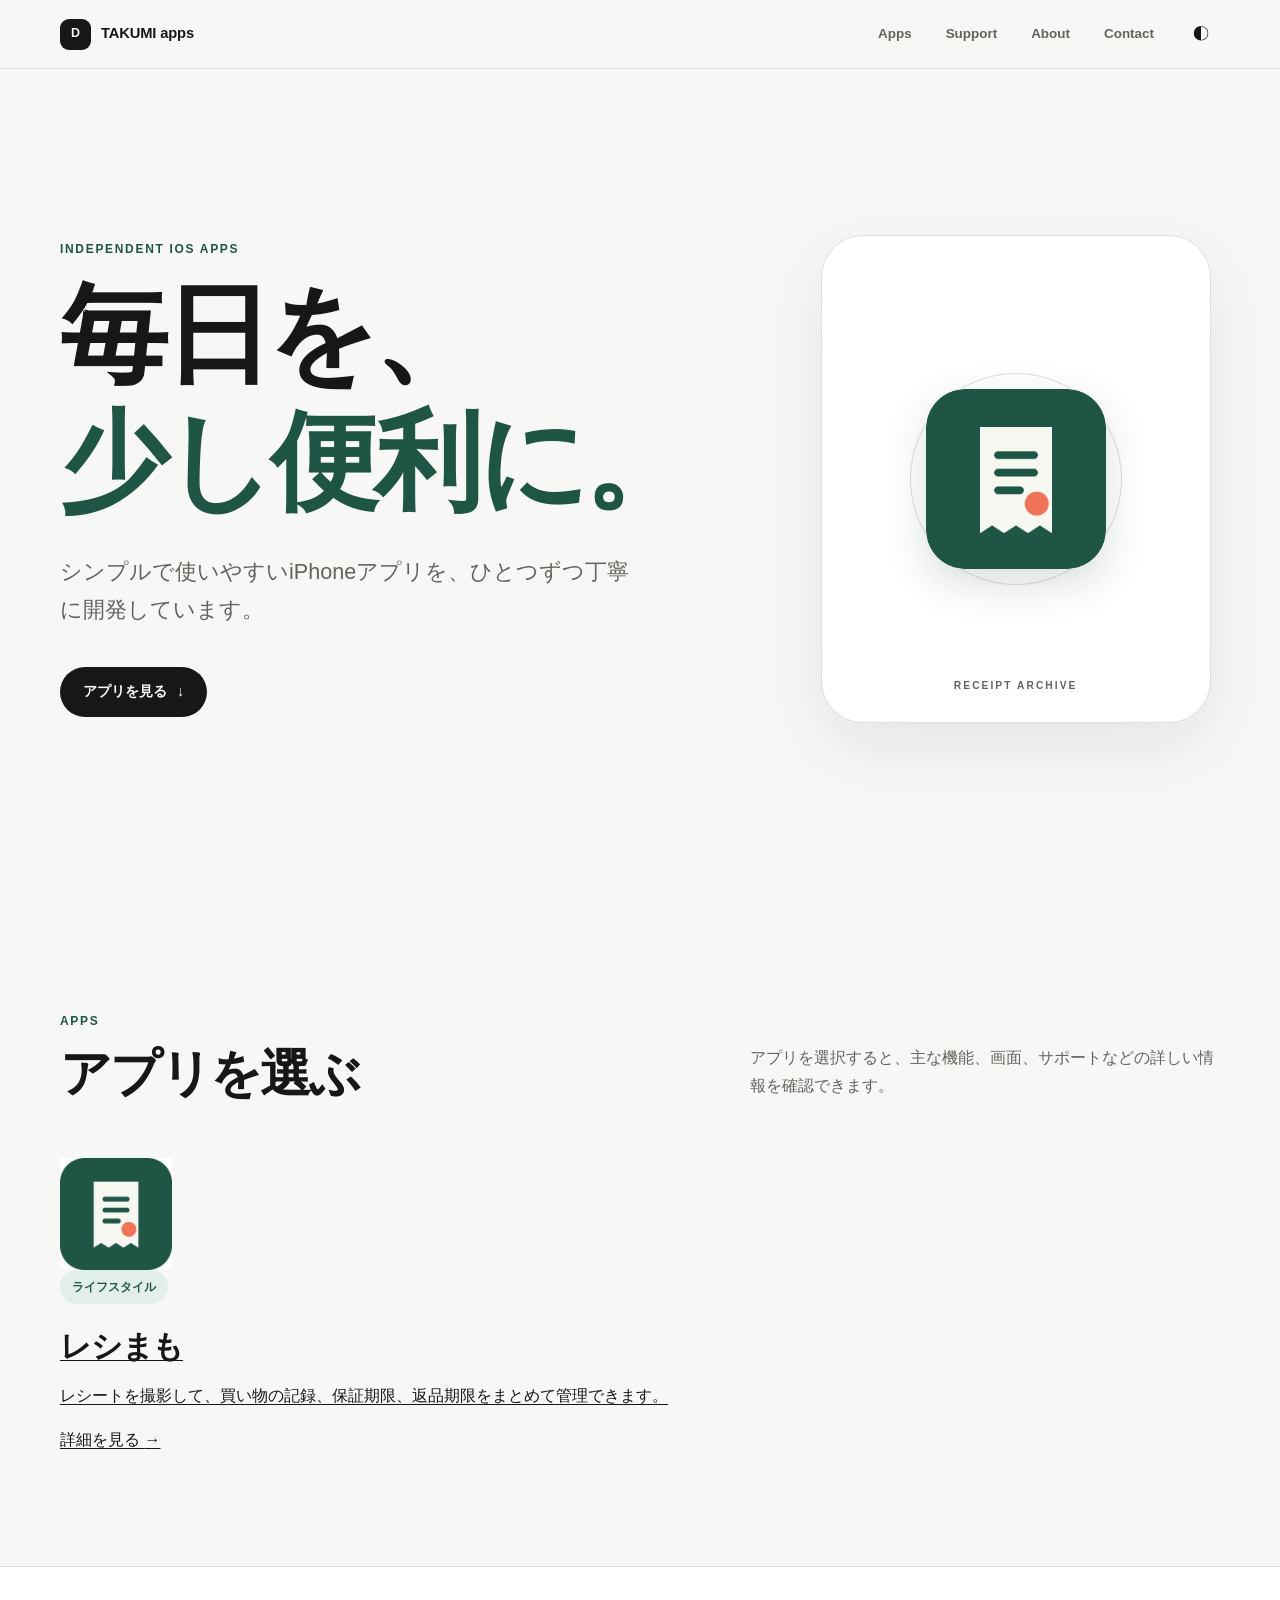
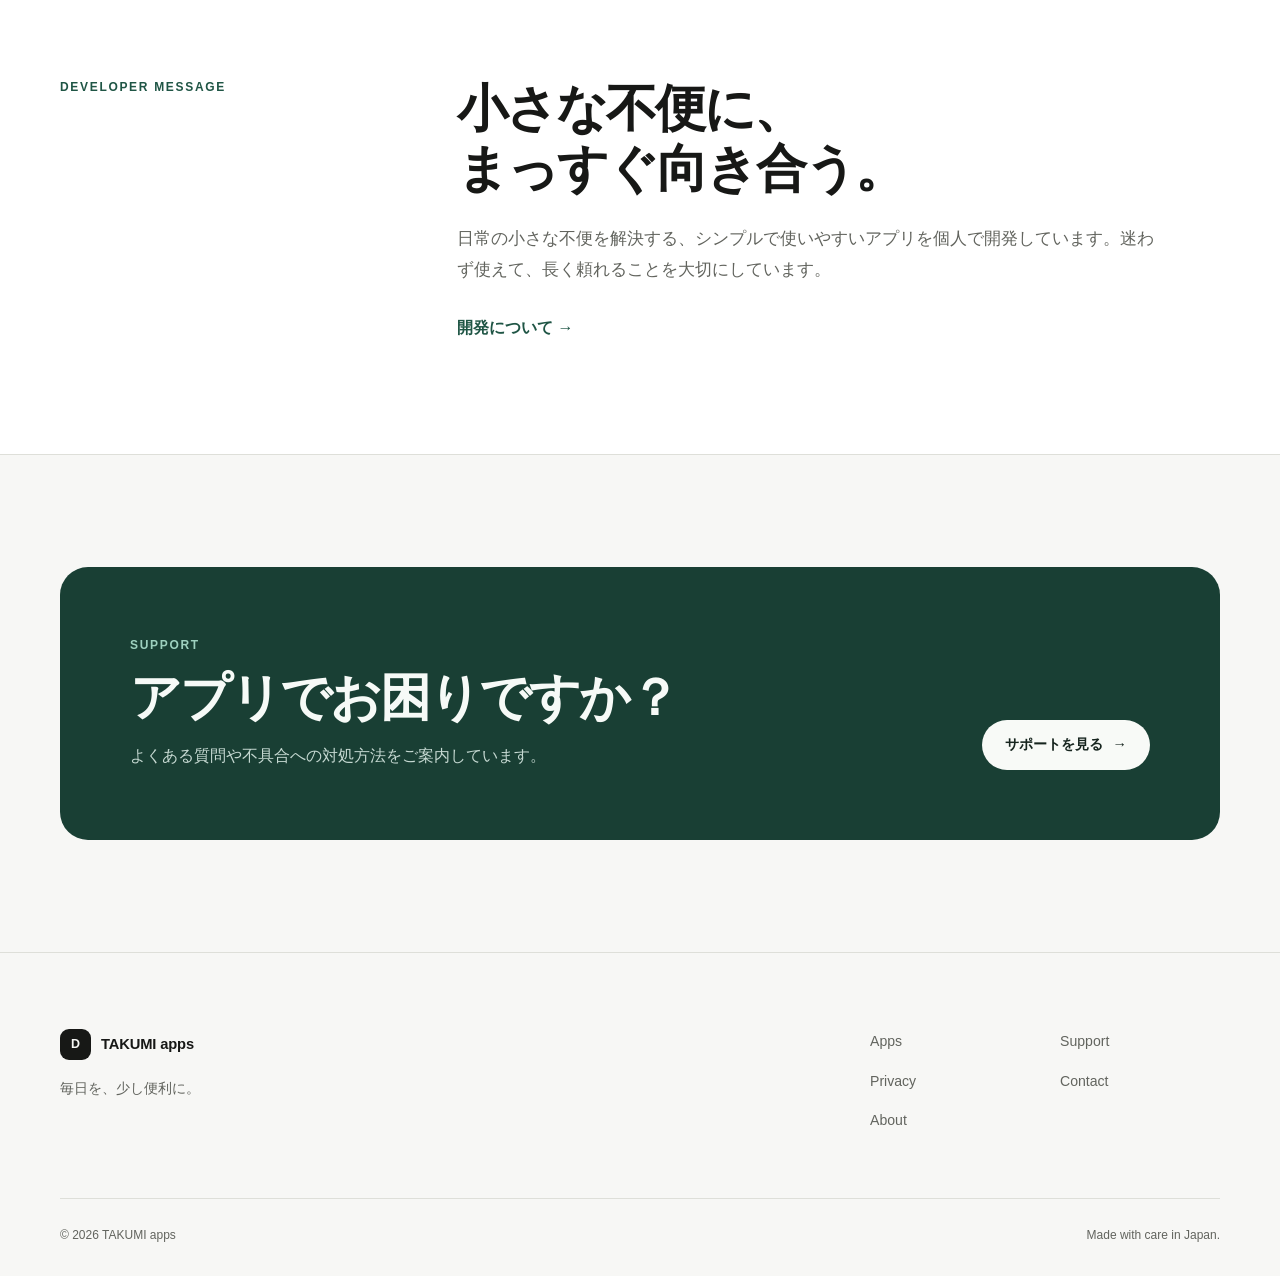
==== commit d60b0643: "Fix homepage app selection" ====
--- a/index.html
+++ b/index.html
@@ -1,61 +1,119 @@
 <!doctype html>
 <html lang="ja">
 <head>
-  <meta charset="utf-8"><meta name="viewport" content="width=device-width, initial-scale=1">
-  <title>レシまも | レシート管理アプリ</title>
-  <meta name="description" content="レシートや書類を取り込み、購入情報・保証期限・返品期限を端末内で管理できるiPhoneアプリ「レシまも」の公式ページです。">
-  <link rel="canonical" href="https://2p94nzg5g9-pixel.github.io/apps/reshimamo/">
-  <meta property="og:type" content="website"><meta property="og:locale" content="ja_JP"><meta property="og:site_name" content="TAKUMI apps">
-  <meta property="og:title" content="レシまも | レシート管理アプリ"><meta property="og:description" content="レシートを、かんたんに記録。"><meta property="og:url" content="https://2p94nzg5g9-pixel.github.io/apps/reshimamo/"><meta property="og:image" content="https://2p94nzg5g9-pixel.github.io/assets/images/og-image.png">
-  <meta name="twitter:card" content="summary_large_image"><meta name="twitter:title" content="レシまも | レシート管理アプリ"><meta name="twitter:description" content="レシートを、かんたんに記録。"><meta name="twitter:image" content="https://2p94nzg5g9-pixel.github.io/assets/images/og-image.png">
-  <meta name="theme-color" content="#f7f7f5"><link rel="icon" href="../../assets/images/favicon.svg" type="image/svg+xml"><link rel="stylesheet" href="../../assets/css/style.css?v=20260830-3">
-  <script type="application/ld+json">{"@context":"https://schema.org","@type":"SoftwareApplication","name":"レシまも","applicationCategory":"LifestyleApplication","operatingSystem":"iOS","description":"レシートや書類を取り込み、購入情報・保証期限・返品期限を端末内で管理できるアプリです。","url":"https://2p94nzg5g9-pixel.github.io/apps/reshimamo/"}</script>
-  <script src="../../assets/js/config.js" defer></script><script src="../../assets/js/main.js" defer></script>
+  <meta charset="utf-8">
+  <meta name="viewport" content="width=device-width, initial-scale=1">
+  <title>TAKUMI apps | iPhoneアプリ</title>
+  <meta name="description" content="日常を少し便利にする、シンプルで使いやすいiPhoneアプリを個人で開発しています。">
+  <link rel="canonical" href="https://2p94nzg5g9-pixel.github.io/">
+  <meta property="og:type" content="website">
+  <meta property="og:locale" content="ja_JP">
+  <meta property="og:site_name" content="TAKUMI apps">
+  <meta property="og:title" content="TAKUMI apps | iPhoneアプリ">
+  <meta property="og:description" content="シンプルで使いやすいiPhoneアプリを開発しています。">
+  <meta property="og:url" content="https://2p94nzg5g9-pixel.github.io/">
+  <meta property="og:image" content="https://2p94nzg5g9-pixel.github.io/assets/images/og-image.png">
+  <meta name="twitter:card" content="summary_large_image">
+  <meta name="twitter:title" content="TAKUMI apps | iPhoneアプリ">
+  <meta name="twitter:description" content="シンプルで使いやすいiPhoneアプリを開発しています。">
+  <meta name="twitter:image" content="https://2p94nzg5g9-pixel.github.io/assets/images/og-image.png">
+  <meta name="theme-color" content="#f7f7f5">
+  <link rel="icon" href="./assets/images/favicon.svg" type="image/svg+xml">
+  <link rel="stylesheet" href="./assets/css/style.css?v=20260830-4">
+  <script type="application/ld+json">
+  {"@context":"https://schema.org","@type":"Person","name":"TAKUMI apps","url":"https://2p94nzg5g9-pixel.github.io/","description":"iPhoneアプリを個人で開発しています。"}
+  </script>
+  <script src="./assets/js/config.js" defer></script>
+  <script src="./assets/js/main.js" defer></script>
 </head>
 <body>
   <a class="skip-link" href="#main">本文へ移動</a>
-  <header class="site-header"><div class="header-inner container">
-    <a class="brand" href="../../" aria-label="ホームへ"><span class="brand-mark" aria-hidden="true">D</span><span data-site-name>TAKUMI apps</span></a>
-    <div class="header-actions"><button class="theme-toggle icon-button" type="button" data-theme-toggle aria-label="表示テーマを切り替える"><span aria-hidden="true">◐</span></button><button class="menu-toggle icon-button" type="button" data-menu-toggle aria-controls="site-nav" aria-expanded="false" aria-label="メニューを開く"><span></span><span></span><span></span></button></div>
-    <nav class="site-nav" id="site-nav" data-nav aria-label="メインナビゲーション"><a href="../../#apps" aria-current="page">Apps</a><a href="../../support/">Support</a><a href="../../about/">About</a><a href="../../contact/">Contact</a></nav>
-  </div></header>
+  <header class="site-header" data-header>
+    <div class="header-inner container">
+      <a class="brand" href="./" aria-label="ホームへ">
+        <span class="brand-mark" aria-hidden="true">D</span>
+        <span data-site-name>TAKUMI apps</span>
+      </a>
+      <div class="header-actions">
+        <button class="theme-toggle icon-button" type="button" data-theme-toggle aria-label="表示テーマを切り替える"><span aria-hidden="true">◐</span></button>
+        <button class="menu-toggle icon-button" type="button" data-menu-toggle aria-controls="site-nav" aria-expanded="false" aria-label="メニューを開く">
+          <span></span><span></span><span></span>
+        </button>
+      </div>
+      <nav class="site-nav" id="site-nav" data-nav aria-label="メインナビゲーション">
+        <a href="#apps">Apps</a>
+        <a href="./support/">Support</a>
+        <a href="./about/">About</a>
+        <a href="./contact/">Contact</a>
+      </nav>
+    </div>
+  </header>
+
   <main id="main">
-    <section class="app-hero"><div class="container app-hero-grid">
-      <div class="app-hero-copy reveal">
-        <nav class="breadcrumbs" aria-label="パンくずリスト"><a href="../../">Home</a><span aria-hidden="true">/</span><span>レシまも</span></nav>
-        <div class="app-identity"><img src="../../assets/images/apps/reshimamo/icon.png" width="76" height="76" alt="レシまも 仮アプリアイコン"><div><strong>レシまも</strong><br><span>iPhone App</span></div></div>
-        <h1>レシートを、<br><span>かんたんに記録。</span></h1>
-        <p class="hero-lead">レシートや関連書類を取り込み、買い物の記録、保証期限、返品期限をひとつにまとめて管理できるアプリです。</p>
-        <div class="button-row"><a class="button button-primary is-placeholder" href="#" data-app-store-url data-app-id="reshimamo" aria-disabled="true">App Storeで見る <span aria-hidden="true">↗</span></a><a class="button button-secondary" href="./support.html">サポート</a></div>
+    <section class="hero home-hero">
+      <div class="container hero-grid">
+        <div class="hero-copy reveal">
+          <p class="eyebrow">Independent iOS Apps</p>
+          <h1>毎日を、<br><span>少し便利に。</span></h1>
+          <p class="hero-lead">シンプルで使いやすいiPhoneアプリを、ひとつずつ丁寧に開発しています。</p>
+          <a class="button button-primary" href="#apps">アプリを見る <span aria-hidden="true">↓</span></a>
+        </div>
+        <div class="hero-object reveal reveal-delay" aria-label="レシまものアプリアイコンイメージ">
+          <div class="app-icon-stage">
+            <img src="./assets/images/apps/reshimamo/icon.png" width="180" height="180" alt="レシまも 仮アプリアイコン">
+            <span class="stage-label">RECEIPT ARCHIVE</span>
+          </div>
+        </div>
       </div>
-      <div class="phone-frame reveal reveal-delay" aria-label="レシまものホーム画面"><div class="phone-screen"><img src="../../assets/images/apps/reshimamo/hero-screen.jpg" width="1242" height="2688" alt="レシまものホーム画面。レシートのスキャンと手入力を選べます"></div></div>
-    </div></section>
+    </section>
 
-    <section class="section section-muted" aria-labelledby="features-title"><div class="container">
-      <div class="section-heading"><div><p class="eyebrow">Features</p><h2 id="features-title">主な機能</h2></div><p>レシートの取り込みから期限管理、書類の保管まで、買い物の記録をひとつにまとめます。</p></div>
-      <div class="feature-grid">
-        <article class="feature-card"><figure class="feature-card-media"><img src="../../assets/images/apps/reshimamo/features/01-import.png" width="1448" height="1086" loading="lazy" alt="カメラ、写真、PDFからレシートを取り込むイメージ"></figure><div class="feature-card-content"><span class="feature-number">01</span><h3>かんたん取り込み</h3><p>カメラで複数ページを撮影。写真・画像・PDFの取り込みや手入力にも対応しています。</p></div></article>
-        <article class="feature-card"><figure class="feature-card-media"><img src="../../assets/images/apps/reshimamo/features/02-ocr.png" width="1448" height="1086" loading="lazy" alt="端末内でレシートの文字を読み取るイメージ"></figure><div class="feature-card-content"><span class="feature-number">02</span><h3>端末内OCR</h3><p>Apple Visionを使い、日本語・英語の文字を端末内で読み取ります。外部AIや開発者サーバーへ画像を送信しません。</p></div></article>
-        <article class="feature-card"><figure class="feature-card-media"><img src="../../assets/images/apps/reshimamo/features/03-deadlines.png" width="1448" height="1086" loading="lazy" alt="保証期限と返品期限をカレンダーで管理するイメージ"></figure><div class="feature-card-content"><span class="feature-number">03</span><h3>期限を管理</h3><p>購入情報を編集し、保証期限や返品期限を管理。必要なときだけローカル通知でお知らせします。</p></div></article>
-        <article class="feature-card"><figure class="feature-card-media"><img src="../../assets/images/apps/reshimamo/features/04-search.png" width="1448" height="1086" loading="lazy" alt="購入記録を検索、分類、お気に入り、アーカイブするイメージ"></figure><div class="feature-card-content"><span class="feature-number">04</span><h3>すぐに見つかる</h3><p>検索・分類・お気に入り・アーカイブで、必要な買い物の記録をすばやく確認できます。</p></div></article>
-        <article class="feature-card"><figure class="feature-card-media"><img src="../../assets/images/apps/reshimamo/features/05-documents.png" width="1448" height="1086" loading="lazy" alt="レシートと関連書類をまとめて保存し共有するイメージ"></figure><div class="feature-card-content"><span class="feature-number">05</span><h3>書類もまとめて</h3><p>レシートに関連する画像やPDFを保存し、アプリ内で閲覧・共有できます。</p></div></article>
-        <article class="feature-card"><figure class="feature-card-media"><img src="../../assets/images/apps/reshimamo/features/06-pro.png" width="1448" height="1086" loading="lazy" alt="登録数無制限、書き出し、バックアップを利用するイメージ"></figure><div class="feature-card-content"><span class="feature-number">06</span><h3>Proでもっと便利に</h3><p>登録数無制限、追加書類、一括CSV／PDF書き出し、ZIPバックアップと復元を利用できます。</p></div></article>
+    <section class="section" id="apps" aria-labelledby="apps-title">
+      <div class="container">
+        <div class="section-heading">
+          <div><p class="eyebrow">Apps</p><h2 id="apps-title">アプリを選ぶ</h2></div>
+          <p>アプリを選択すると、主な機能、画面、サポートなどの詳しい情報を確認できます。</p>
+        </div>
+        <div class="app-catalog-grid">
+          <a class="app-select-card" href="./apps/reshimamo/" aria-label="レシまもの詳細を見る">
+            <div class="app-select-visual">
+              <img src="./assets/images/apps/reshimamo/icon.png" width="112" height="112" loading="lazy" alt="">
+            </div>
+            <div class="app-select-content">
+              <p class="tag">ライフスタイル</p>
+              <h3>レシまも</h3>
+              <p>レシートを撮影して、買い物の記録、保証期限、返品期限をまとめて管理できます。</p>
+              <span class="app-select-action">詳細を見る <span aria-hidden="true">→</span></span>
+            </div>
+          </a>
+        </div>
       </div>
-    </div></section>
+    </section>
 
-    <section class="section" aria-labelledby="screenshots-title"><div class="container">
-      <div class="section-heading"><div><p class="eyebrow">Screenshots</p><h2 id="screenshots-title">アプリの画面</h2></div><p>レシートの取り込み、端末内OCR、Pro機能を実際の画面でご紹介します。</p></div>
-      <div class="screenshots-track" aria-label="レシまものプロモーション画像">
-        <figure class="screenshot-item"><img src="../../assets/images/apps/reshimamo/promotional/01-receipt-warranty.jpg" width="1242" height="2688" loading="lazy" alt="レシートを撮って保証・返品期限を管理するレシまものプロモーション画像"><figcaption>レシート・保証書をまとめて管理</figcaption></figure>
-        <figure class="screenshot-item"><img src="../../assets/images/apps/reshimamo/promotional/02-ocr-auto-entry.jpg" width="1242" height="2688" loading="lazy" alt="レシートOCRで購入情報を自動入力するプロモーション画像"><figcaption>端末内OCRでかんたん入力</figcaption></figure>
-        <figure class="screenshot-item"><img src="../../assets/images/apps/reshimamo/promotional/03-pro-unlimited.jpg" width="1242" height="2688" loading="lazy" alt="Proで登録数無制限になることを紹介するプロモーション画像"><figcaption>Proで登録数無制限</figcaption></figure>
+    <section class="section section-muted">
+      <div class="container message-grid">
+        <p class="eyebrow">Developer Message</p>
+        <div>
+          <h2>小さな不便に、<br>まっすぐ向き合う。</h2>
+          <p>日常の小さな不便を解決する、シンプルで使いやすいアプリを個人で開発しています。迷わず使えて、長く頼れることを大切にしています。</p>
+          <a class="text-link" href="./about/">開発について <span aria-hidden="true">→</span></a>
+        </div>
       </div>
-    </div></section>
+    </section>
 
-    <section class="section section-muted"><div class="container link-panels">
-      <a class="link-panel" href="./support.html"><div><p class="eyebrow">Support</p><h3>レシまもについて<br>お困りですか？</h3><p>よくある質問と対処方法をご案内します。</p></div><span aria-hidden="true">→</span></a>
-      <a class="link-panel" href="./privacy.html"><div><p class="eyebrow">Privacy</p><h3>プライバシーについて</h3><p>情報の取り扱いについてご確認いただけます。</p></div><span aria-hidden="true">→</span></a>
-    </div></section>
+    <section class="section">
+      <div class="container support-panel">
+        <div><p class="eyebrow">Support</p><h2>アプリでお困りですか？</h2><p>よくある質問や不具合への対処方法をご案内しています。</p></div>
+        <a class="button button-light" href="./support/">サポートを見る <span aria-hidden="true">→</span></a>
+      </div>
+    </section>
   </main>
-  <footer class="site-footer"><div class="container footer-grid"><div><a class="brand footer-brand" href="../../"><span class="brand-mark" aria-hidden="true">D</span><span data-site-name>TAKUMI apps</span></a><p>毎日を、少し便利に。</p></div><nav aria-label="フッターナビゲーション"><a href="../../#apps">Apps</a><a href="../../support/">Support</a><a href="./privacy.html">Privacy</a><a href="../../contact/">Contact</a><a href="../../about/">About</a></nav></div><div class="container footer-bottom"><p>© <span data-current-year>2026</span> <span data-developer-name>TAKUMI apps</span></p><p>Made with care in Japan.</p></div></footer>
-</body></html>
+
+  <footer class="site-footer">
+    <div class="container footer-grid">
+      <div><a class="brand footer-brand" href="./"><span class="brand-mark" aria-hidden="true">D</span><span data-site-name>TAKUMI apps</span></a><p>毎日を、少し便利に。</p></div>
+      <nav aria-label="フッターナビゲーション"><a href="#apps">Apps</a><a href="./support/">Support</a><a href="./apps/reshimamo/privacy.html">Privacy</a><a href="./contact/">Contact</a><a href="./about/">About</a></nav>
+    </div>
+    <div class="container footer-bottom"><p>© <span data-current-year>2026</span> <span data-developer-name>TAKUMI apps</span></p><p>Made with care in Japan.</p></div>
+  </footer>
+</body>
+</html>
--- a/assets/css/style.css
+++ b/assets/css/style.css
@@ -217,17 +217,20 @@
 .app-hero .hero-lead { margin-bottom: 34px; }
 .phone-frame { width: min(100%, 320px); margin-inline: auto; padding: 14px; border: 1px solid var(--border-strong); border-radius: 48px; background: var(--text-primary); box-shadow: var(--shadow); }
 .phone-screen { display: grid; aspect-ratio: 9 / 18.5; place-items: center; overflow: hidden; border-radius: 36px; background: var(--accent-soft); color: var(--accent); text-align: center; }
-.phone-screen img { width: 96px; margin: 0 auto 18px; border-radius: 24px; }
-.phone-screen p { margin: 0; font-size: .76rem; font-weight: 700; letter-spacing: .08em; }
+.phone-screen > img { width: 100%; height: 100%; object-fit: cover; }
 .feature-grid { display: grid; grid-template-columns: repeat(2, 1fr); gap: 16px; }
-.feature-card { min-height: 220px; padding: 34px; border: 1px solid var(--border); border-radius: var(--radius); background: var(--surface); }
-.feature-number { display: block; margin-bottom: 46px; color: var(--accent); font-size: .72rem; font-weight: 700; letter-spacing: .1em; }
+.feature-card { min-height: 0; overflow: hidden; border: 1px solid var(--border); border-radius: var(--radius); background: var(--surface); }
+.feature-card-media { aspect-ratio: 4 / 3; margin: 0; overflow: hidden; border-bottom: 1px solid var(--border); background: var(--accent-soft); }
+.feature-card-media img { width: 100%; height: 100%; object-fit: cover; }
+.feature-card-content { padding: 30px 34px 34px; }
+.feature-number { display: block; margin-bottom: 24px; color: var(--accent); font-size: .72rem; font-weight: 700; letter-spacing: .1em; }
 .feature-card h3 { margin-bottom: 10px; font-size: 1.35rem; }
 .feature-card p { margin: 0; color: var(--text-secondary); }
 .verification-badge { display: inline-flex; margin-top: 16px; padding: 4px 9px; border: 1px solid var(--border); border-radius: 999px; color: var(--text-secondary); font-size: .68rem; font-weight: 700; }
 .screenshots-track { display: grid; grid-auto-columns: minmax(230px, 29%); grid-auto-flow: column; gap: 18px; overflow-x: auto; padding: 4px 4px 24px; scroll-snap-type: x mandatory; scrollbar-color: var(--border-strong) transparent; }
-.screenshot-placeholder { display: grid; aspect-ratio: 9 / 19.5; place-items: center; scroll-snap-align: start; border: 1px dashed var(--border-strong); border-radius: 28px; background: var(--surface); color: var(--text-secondary); text-align: center; }
-.screenshot-placeholder span { display: block; max-width: 130px; font-size: .78rem; }
+.screenshot-item { margin: 0; scroll-snap-align: start; }
+.screenshot-item img { width: 100%; aspect-ratio: 1242 / 2688; object-fit: cover; border: 1px solid var(--border); border-radius: 28px; background: var(--surface); box-shadow: 0 16px 44px rgba(20, 45, 37, .1); }
+.screenshot-item figcaption { padding: 14px 8px 0; color: var(--text-secondary); font-size: .82rem; font-weight: 600; text-align: center; }
 .link-panels { display: grid; grid-template-columns: repeat(2, 1fr); gap: 18px; }
 .link-panel { display: flex; align-items: flex-end; justify-content: space-between; gap: 30px; min-height: 240px; padding: 38px; border: 1px solid var(--border); border-radius: var(--radius); background: var(--surface); text-decoration: none; transition: border-color .2s ease, transform .2s ease; }
 .link-panel:hover { border-color: var(--accent); transform: translateY(-2px); }
@@ -285,7 +288,8 @@
   .app-identity { flex-direction: column; }
   .feature-grid, .link-panels, .contact-options, .report-grid { grid-template-columns: 1fr; }
   .feature-card { min-height: 0; }
-  .feature-number { margin-bottom: 30px; }
+  .feature-card-content { padding: 26px 24px 30px; }
+  .feature-number { margin-bottom: 20px; }
   .screenshots-track { grid-auto-columns: minmax(210px, 76%); }
   .link-panel { min-height: 200px; padding: 28px; }
   .support-app-card { align-items: flex-start; }
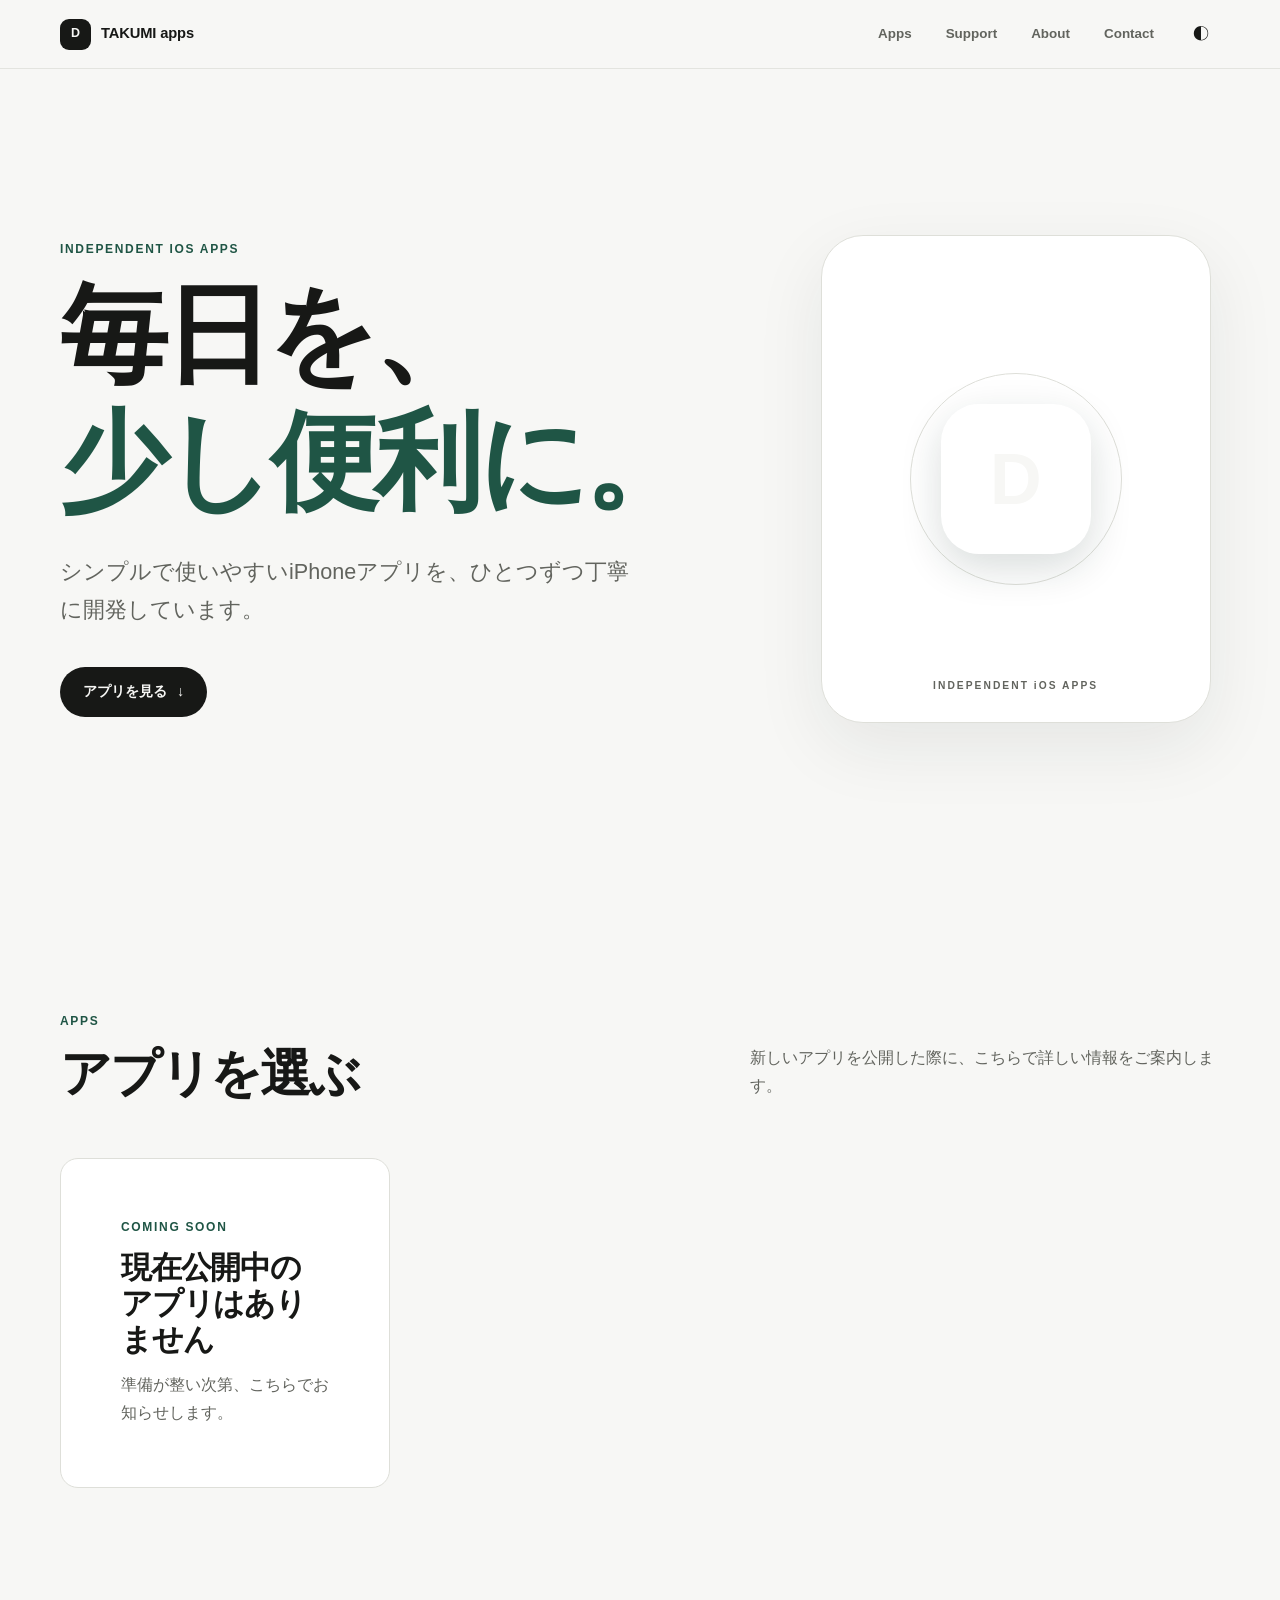
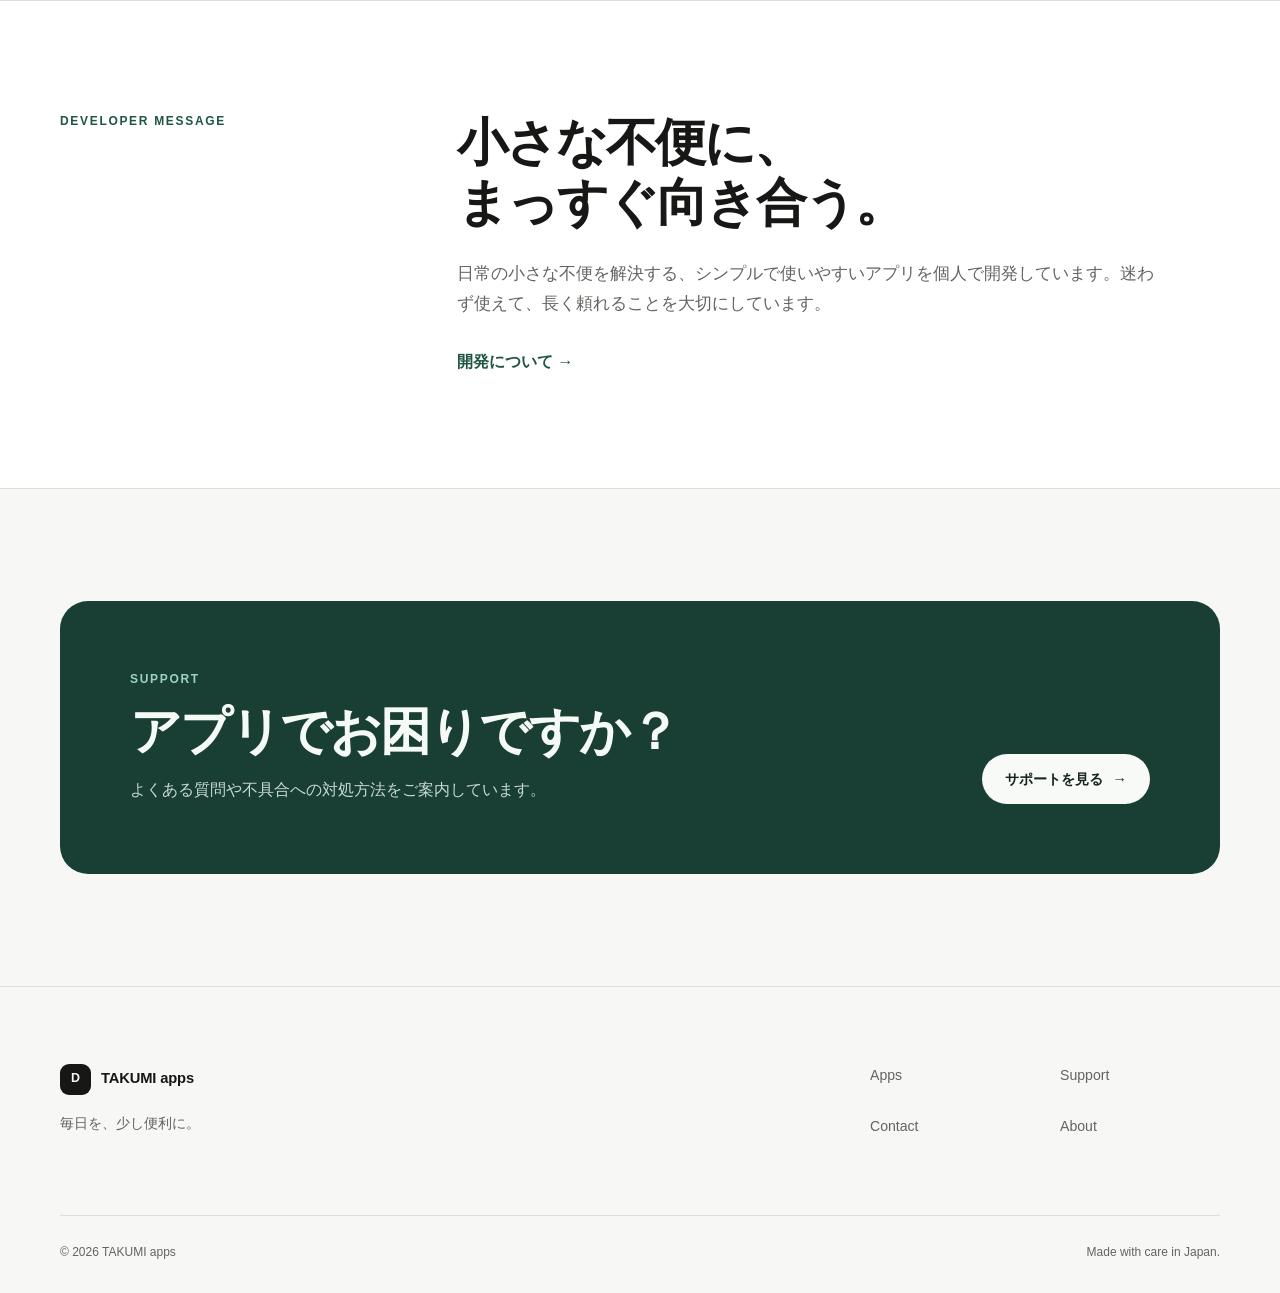
==== commit 494b71df: "Remove Reshimamo information from public site" ====
--- a/index.html
+++ b/index.html
@@ -58,10 +58,10 @@
           <p class="hero-lead">シンプルで使いやすいiPhoneアプリを、ひとつずつ丁寧に開発しています。</p>
           <a class="button button-primary" href="#apps">アプリを見る <span aria-hidden="true">↓</span></a>
         </div>
-        <div class="hero-object reveal reveal-delay" aria-label="レシまものアプリアイコンイメージ">
+        <div class="hero-object reveal reveal-delay" aria-label="TAKUMI appsのブランドイメージ">
           <div class="app-icon-stage">
-            <img src="./assets/images/apps/reshimamo/icon.png" width="180" height="180" alt="レシまも 仮アプリアイコン">
-            <span class="stage-label">RECEIPT ARCHIVE</span>
+            <span class="brand-stage-mark" aria-hidden="true">D</span>
+            <span class="stage-label">INDEPENDENT iOS APPS</span>
           </div>
         </div>
       </div>
@@ -71,20 +71,14 @@
       <div class="container">
         <div class="section-heading">
           <div><p class="eyebrow">Apps</p><h2 id="apps-title">アプリを選ぶ</h2></div>
-          <p>アプリを選択すると、主な機能、画面、サポートなどの詳しい情報を確認できます。</p>
+          <p>新しいアプリを公開した際に、こちらで詳しい情報をご案内します。</p>
         </div>
         <div class="app-catalog-grid">
-          <a class="app-select-card" href="./apps/reshimamo/" aria-label="レシまもの詳細を見る">
-            <div class="app-select-visual">
-              <img src="./assets/images/apps/reshimamo/icon.png" width="112" height="112" loading="lazy" alt="">
-            </div>
-            <div class="app-select-content">
-              <p class="tag">ライフスタイル</p>
-              <h3>レシまも</h3>
-              <p>レシートを撮影して、買い物の記録、保証期限、返品期限をまとめて管理できます。</p>
-              <span class="app-select-action">詳細を見る <span aria-hidden="true">→</span></span>
-            </div>
-          </a>
+          <div class="empty-state">
+            <p class="eyebrow">Coming Soon</p>
+            <h3>現在公開中のアプリはありません</h3>
+            <p>準備が整い次第、こちらでお知らせします。</p>
+          </div>
         </div>
       </div>
     </section>
@@ -111,7 +105,7 @@
   <footer class="site-footer">
     <div class="container footer-grid">
       <div><a class="brand footer-brand" href="./"><span class="brand-mark" aria-hidden="true">D</span><span data-site-name>TAKUMI apps</span></a><p>毎日を、少し便利に。</p></div>
-      <nav aria-label="フッターナビゲーション"><a href="#apps">Apps</a><a href="./support/">Support</a><a href="./apps/reshimamo/privacy.html">Privacy</a><a href="./contact/">Contact</a><a href="./about/">About</a></nav>
+      <nav aria-label="フッターナビゲーション"><a href="#apps">Apps</a><a href="./support/">Support</a><a href="./contact/">Contact</a><a href="./about/">About</a></nav>
     </div>
     <div class="container footer-bottom"><p>© <span data-current-year>2026</span> <span data-developer-name>TAKUMI apps</span></p><p>Made with care in Japan.</p></div>
   </footer>
--- a/assets/css/style.css
+++ b/assets/css/style.css
@@ -87,6 +87,7 @@
 .app-icon-stage { position: relative; display: grid; width: min(100%, 390px); aspect-ratio: 4 / 5; place-items: center; overflow: hidden; border: 1px solid var(--border); border-radius: 42px; background: var(--surface); box-shadow: var(--shadow); }
 .app-icon-stage::before { position: absolute; width: 210px; height: 210px; border: 1px solid var(--border); border-radius: 50%; content: ""; }
 .app-icon-stage img { position: relative; z-index: 1; border-radius: 38px; box-shadow: 0 14px 40px rgba(20, 45, 37, .16); }
+.brand-stage-mark { position: relative; z-index: 1; display: grid; width: 150px; height: 150px; place-items: center; border-radius: 38px; background: var(--text); color: var(--background); font-size: 4.5rem; font-weight: 800; box-shadow: 0 14px 40px rgba(20, 45, 37, .16); }
 .stage-label { position: absolute; bottom: 27px; color: var(--text-secondary); font-size: .64rem; font-weight: 700; letter-spacing: .2em; }
 
 .button { display: inline-flex; min-height: 50px; align-items: center; justify-content: center; gap: 10px; padding: 12px 22px; border: 1px solid transparent; border-radius: 999px; font-size: .9rem; font-weight: 700; line-height: 1.2; text-decoration: none; transition: background-color .2s ease, border-color .2s ease, transform .2s ease; }
@@ -105,14 +106,20 @@
 .section-heading { display: grid; grid-template-columns: 1fr 1fr; align-items: end; gap: 50px; margin-bottom: 54px; }
 .section-heading h2 { margin-bottom: 0; }
 .section-heading > p { max-width: 470px; margin: 0 0 4px auto; color: var(--text-secondary); }
-.app-feature-card { display: grid; grid-template-columns: minmax(240px, .8fr) minmax(0, 1.2fr); min-height: 440px; overflow: hidden; border: 1px solid var(--border); border-radius: var(--radius-lg); background: var(--surface); }
-.app-feature-visual { position: relative; display: grid; min-height: 360px; place-items: center; overflow: hidden; background: var(--accent-soft); }
-.app-feature-visual::before, .app-feature-visual::after { position: absolute; border: 1px solid color-mix(in srgb, var(--accent) 18%, transparent); border-radius: 50%; content: ""; }
-.app-feature-visual::before { width: 320px; height: 320px; }
-.app-feature-visual::after { width: 220px; height: 220px; }
-.app-feature-visual img { position: relative; z-index: 1; border-radius: 30px; box-shadow: 0 15px 45px rgba(24, 58, 47, .18); }
-.app-feature-content { align-self: center; padding: clamp(40px, 7vw, 80px); }
-.app-feature-content > p:not(.tag) { max-width: 560px; color: var(--text-secondary); }
+.app-catalog-grid { display: grid; grid-template-columns: repeat(auto-fill, minmax(min(100%, 330px), 330px)); gap: 18px; }
+.app-select-card { display: block; overflow: hidden; border: 1px solid var(--border); border-radius: var(--radius); background: var(--surface); text-decoration: none; transition: border-color .2s ease, box-shadow .2s ease, transform .2s ease; }
+.app-select-card:hover { border-color: var(--accent); box-shadow: var(--shadow); transform: translateY(-3px); }
+.app-select-card:focus-visible { border-color: var(--focus); }
+.app-select-visual { position: relative; display: grid; aspect-ratio: 16 / 10; place-items: center; overflow: hidden; border-bottom: 1px solid var(--border); background: var(--accent-soft); }
+.app-select-visual::before { position: absolute; width: 190px; height: 190px; border: 1px solid color-mix(in srgb, var(--accent) 18%, transparent); border-radius: 50%; content: ""; }
+.app-select-visual img { position: relative; z-index: 1; border-radius: 25px; box-shadow: 0 13px 35px rgba(24, 58, 47, .18); }
+.app-select-content { padding: 27px 28px 30px; }
+.app-select-content h3 { margin-bottom: 10px; font-size: 1.65rem; }
+.app-select-content > p:not(.tag) { margin-bottom: 26px; color: var(--text-secondary); }
+.app-select-action { color: var(--accent); font-size: .9rem; font-weight: 700; }
+.empty-state { max-width: 720px; padding: clamp(32px, 6vw, 60px); border: 1px solid var(--border); border-radius: var(--radius); background: var(--surface); }
+.empty-state h2, .empty-state h3 { margin-bottom: 12px; }
+.empty-state > :last-child { margin-bottom: 0; color: var(--text-secondary); }
 .tag { display: inline-flex; margin-bottom: 25px; padding: 7px 12px; border-radius: 999px; background: var(--accent-soft); color: var(--accent); font-size: .72rem; font-weight: 700; }
 .message-grid { display: grid; grid-template-columns: .6fr 1.4fr; gap: 70px; }
 .message-grid > div { max-width: 700px; }
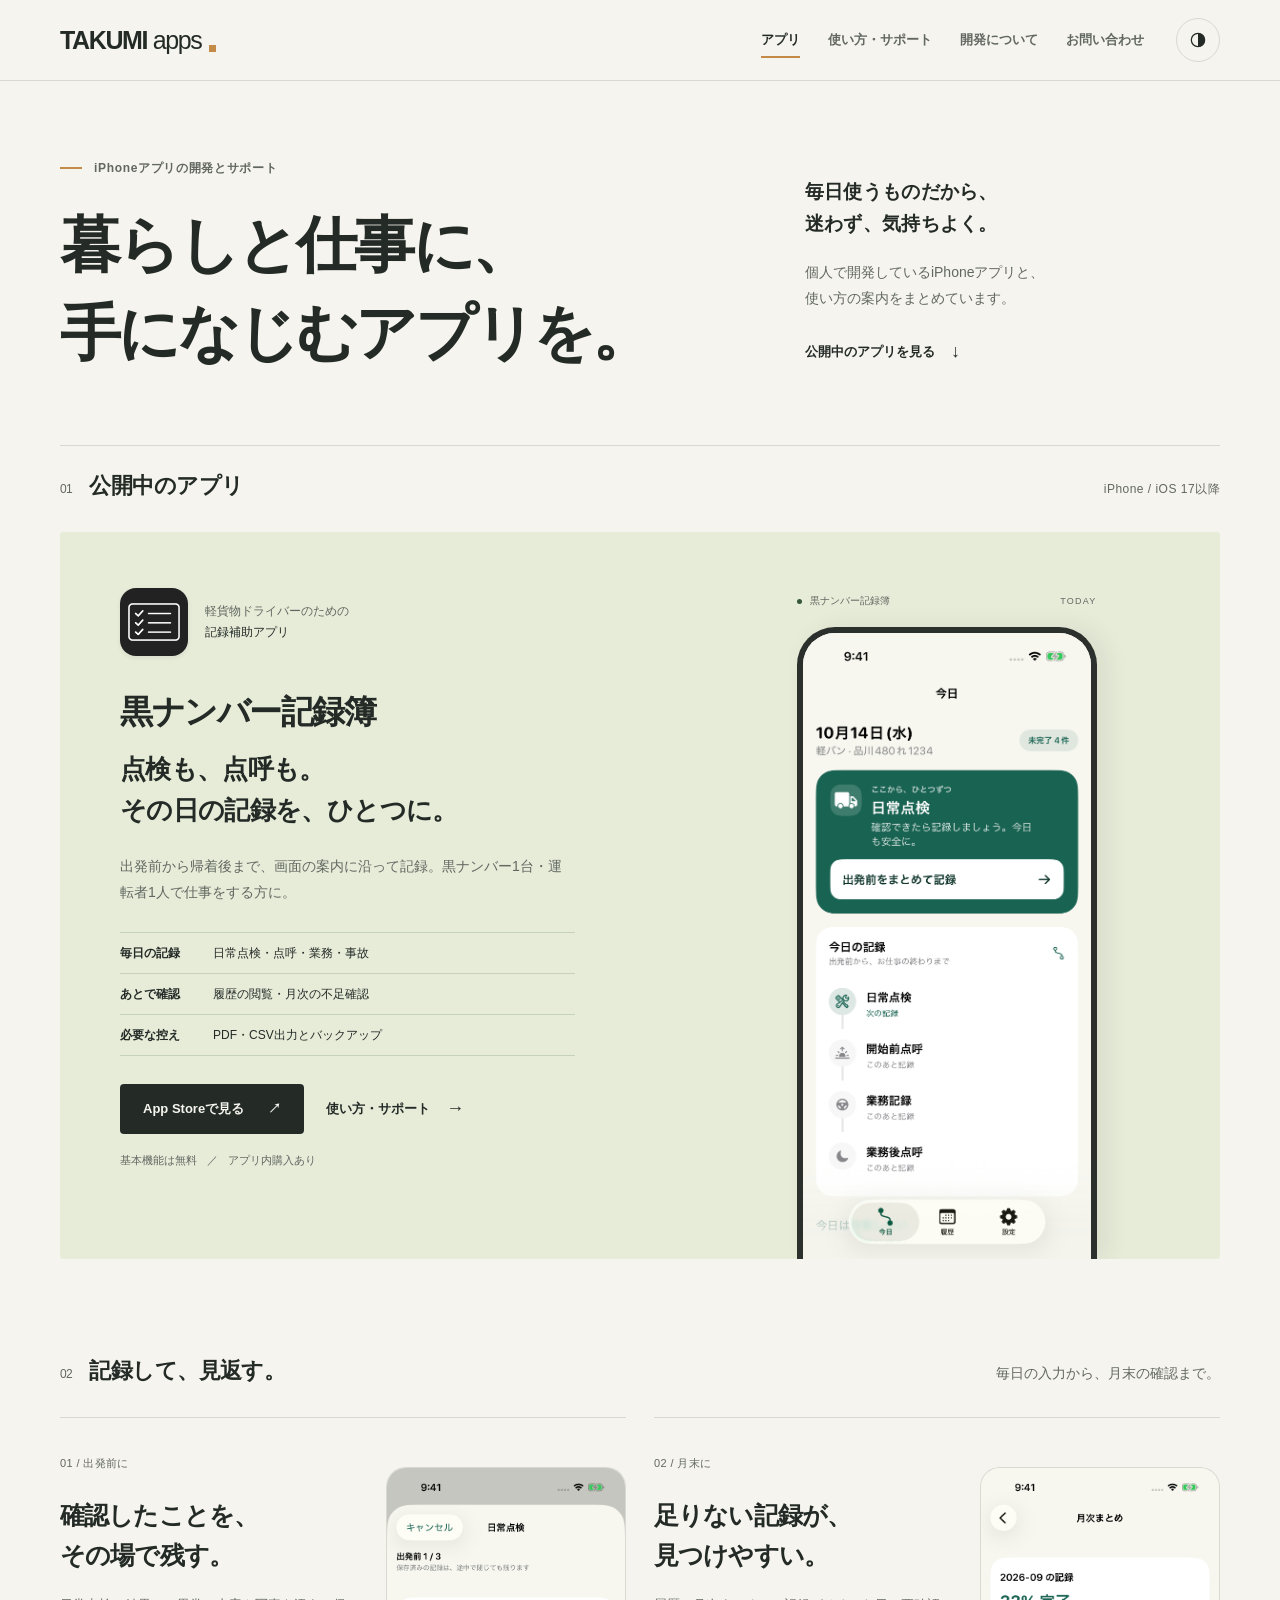
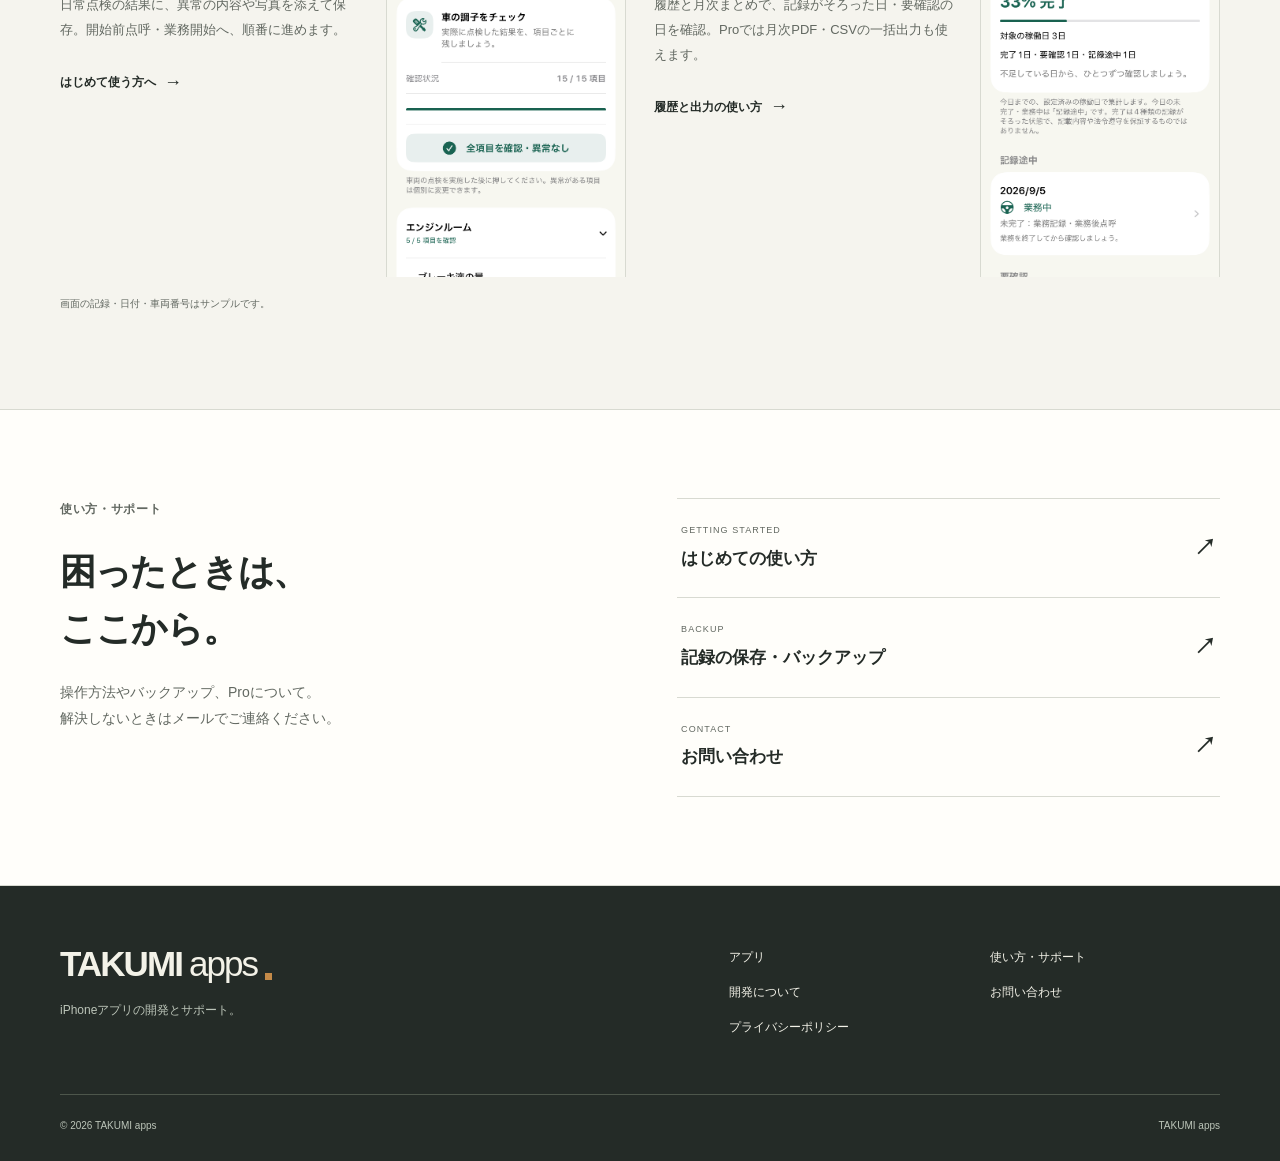
==== commit 890ffee2: "Refresh TAKUMI apps and add KuroNumberLog support" ====
--- a/index.html
+++ b/index.html
@@ -1,113 +1,14 @@
 <!doctype html>
-<html lang="ja">
-<head>
-  <meta charset="utf-8">
-  <meta name="viewport" content="width=device-width, initial-scale=1">
-  <title>TAKUMI apps | iPhoneアプリ</title>
-  <meta name="description" content="日常を少し便利にする、シンプルで使いやすいiPhoneアプリを個人で開発しています。">
-  <link rel="canonical" href="https://2p94nzg5g9-pixel.github.io/">
-  <meta property="og:type" content="website">
-  <meta property="og:locale" content="ja_JP">
-  <meta property="og:site_name" content="TAKUMI apps">
-  <meta property="og:title" content="TAKUMI apps | iPhoneアプリ">
-  <meta property="og:description" content="シンプルで使いやすいiPhoneアプリを開発しています。">
-  <meta property="og:url" content="https://2p94nzg5g9-pixel.github.io/">
-  <meta property="og:image" content="https://2p94nzg5g9-pixel.github.io/assets/images/og-image.png">
-  <meta name="twitter:card" content="summary_large_image">
-  <meta name="twitter:title" content="TAKUMI apps | iPhoneアプリ">
-  <meta name="twitter:description" content="シンプルで使いやすいiPhoneアプリを開発しています。">
-  <meta name="twitter:image" content="https://2p94nzg5g9-pixel.github.io/assets/images/og-image.png">
-  <meta name="theme-color" content="#f7f7f5">
-  <link rel="icon" href="./assets/images/favicon.svg" type="image/svg+xml">
-  <link rel="stylesheet" href="./assets/css/style.css?v=20260830-4">
-  <script type="application/ld+json">
-  {"@context":"https://schema.org","@type":"Person","name":"TAKUMI apps","url":"https://2p94nzg5g9-pixel.github.io/","description":"iPhoneアプリを個人で開発しています。"}
-  </script>
-  <script src="./assets/js/config.js" defer></script>
-  <script src="./assets/js/main.js" defer></script>
-</head>
-<body>
-  <a class="skip-link" href="#main">本文へ移動</a>
-  <header class="site-header" data-header>
-    <div class="header-inner container">
-      <a class="brand" href="./" aria-label="ホームへ">
-        <span class="brand-mark" aria-hidden="true">D</span>
-        <span data-site-name>TAKUMI apps</span>
-      </a>
-      <div class="header-actions">
-        <button class="theme-toggle icon-button" type="button" data-theme-toggle aria-label="表示テーマを切り替える"><span aria-hidden="true">◐</span></button>
-        <button class="menu-toggle icon-button" type="button" data-menu-toggle aria-controls="site-nav" aria-expanded="false" aria-label="メニューを開く">
-          <span></span><span></span><span></span>
-        </button>
-      </div>
-      <nav class="site-nav" id="site-nav" data-nav aria-label="メインナビゲーション">
-        <a href="#apps">Apps</a>
-        <a href="./support/">Support</a>
-        <a href="./about/">About</a>
-        <a href="./contact/">Contact</a>
-      </nav>
-    </div>
-  </header>
-
-  <main id="main">
-    <section class="hero home-hero">
-      <div class="container hero-grid">
-        <div class="hero-copy reveal">
-          <p class="eyebrow">Independent iOS Apps</p>
-          <h1>毎日を、<br><span>少し便利に。</span></h1>
-          <p class="hero-lead">シンプルで使いやすいiPhoneアプリを、ひとつずつ丁寧に開発しています。</p>
-          <a class="button button-primary" href="#apps">アプリを見る <span aria-hidden="true">↓</span></a>
-        </div>
-        <div class="hero-object reveal reveal-delay" aria-label="TAKUMI appsのブランドイメージ">
-          <div class="app-icon-stage">
-            <span class="brand-stage-mark" aria-hidden="true">D</span>
-            <span class="stage-label">INDEPENDENT iOS APPS</span>
-          </div>
-        </div>
-      </div>
-    </section>
-
-    <section class="section" id="apps" aria-labelledby="apps-title">
-      <div class="container">
-        <div class="section-heading">
-          <div><p class="eyebrow">Apps</p><h2 id="apps-title">アプリを選ぶ</h2></div>
-          <p>新しいアプリを公開した際に、こちらで詳しい情報をご案内します。</p>
-        </div>
-        <div class="app-catalog-grid">
-          <div class="empty-state">
-            <p class="eyebrow">Coming Soon</p>
-            <h3>現在公開中のアプリはありません</h3>
-            <p>準備が整い次第、こちらでお知らせします。</p>
-          </div>
-        </div>
-      </div>
-    </section>
-
-    <section class="section section-muted">
-      <div class="container message-grid">
-        <p class="eyebrow">Developer Message</p>
-        <div>
-          <h2>小さな不便に、<br>まっすぐ向き合う。</h2>
-          <p>日常の小さな不便を解決する、シンプルで使いやすいアプリを個人で開発しています。迷わず使えて、長く頼れることを大切にしています。</p>
-          <a class="text-link" href="./about/">開発について <span aria-hidden="true">→</span></a>
-        </div>
-      </div>
-    </section>
-
-    <section class="section">
-      <div class="container support-panel">
-        <div><p class="eyebrow">Support</p><h2>アプリでお困りですか？</h2><p>よくある質問や不具合への対処方法をご案内しています。</p></div>
-        <a class="button button-light" href="./support/">サポートを見る <span aria-hidden="true">→</span></a>
-      </div>
-    </section>
-  </main>
-
-  <footer class="site-footer">
-    <div class="container footer-grid">
-      <div><a class="brand footer-brand" href="./"><span class="brand-mark" aria-hidden="true">D</span><span data-site-name>TAKUMI apps</span></a><p>毎日を、少し便利に。</p></div>
-      <nav aria-label="フッターナビゲーション"><a href="#apps">Apps</a><a href="./support/">Support</a><a href="./contact/">Contact</a><a href="./about/">About</a></nav>
-    </div>
-    <div class="container footer-bottom"><p>© <span data-current-year>2026</span> <span data-developer-name>TAKUMI apps</span></p><p>Made with care in Japan.</p></div>
-  </footer>
-</body>
-</html>
+<html lang="ja"><head><meta charset="utf-8"><meta name="viewport" content="width=device-width,initial-scale=1">
+<title>TAKUMI apps｜暮らしと仕事に、手になじむiPhoneアプリ</title><meta name="description" content="TAKUMI appsはiPhoneアプリを個人で開発しています。公開中の「黒ナンバー記録簿」の紹介、使い方・よくある質問、お問い合わせはこちら。"><link rel="canonical" href="https://2p94nzg5g9-pixel.github.io/">
+<meta property="og:type" content="website"><meta property="og:locale" content="ja_JP"><meta property="og:site_name" content="TAKUMI apps"><meta property="og:title" content="TAKUMI apps｜暮らしと仕事に、手になじむiPhoneアプリ"><meta property="og:description" content="TAKUMI appsはiPhoneアプリを個人で開発しています。公開中の「黒ナンバー記録簿」の紹介、使い方・よくある質問、お問い合わせはこちら。"><meta property="og:url" content="https://2p94nzg5g9-pixel.github.io/"><meta property="og:image" content="https://2p94nzg5g9-pixel.github.io/assets/images/og-image.png"><meta name="twitter:card" content="summary_large_image"><meta name="theme-color" content="#f5f4ee">
+<link rel="icon" href="assets/images/favicon.svg" type="image/svg+xml"><link rel="stylesheet" href="assets/css/style.css?v=20261101"><script src="assets/js/config.js?v=20261101" defer></script><script src="assets/js/main.js?v=20261101" defer></script><script type="application/ld+json">{"@context": "https://schema.org", "@type": "WebSite", "name": "TAKUMI apps", "url": "https://2p94nzg5g9-pixel.github.io/"}</script></head>
+<body><a class="skip-link" href="#main">本文へ移動</a>
+<header class="site-header"><div class="header-inner container">
+<a class="brand" href="./" aria-label="TAKUMI apps ホーム"><span data-site-name>TAKUMI <span class="brand-light">apps</span></span><span class="brand-dot" aria-hidden="true"></span></a>
+<div class="header-actions"><button class="theme-toggle icon-button" type="button" data-theme-toggle aria-label="表示テーマを切り替える" title="表示テーマを切り替える"><svg aria-hidden="true" viewBox="0 0 24 24" width="20" height="20"><circle cx="12" cy="12" r="8" fill="none" stroke="currentColor" stroke-width="1.5"/><path d="M12 4a8 8 0 0 1 0 16Z" fill="currentColor"/></svg></button><button class="menu-toggle icon-button" type="button" data-menu-toggle aria-controls="site-nav" aria-expanded="false" aria-label="メニューを開く"><span></span><span></span><span></span></button></div>
+<nav class="site-nav" id="site-nav" data-nav aria-label="メインナビゲーション"><a href="#apps" aria-current="page">アプリ</a><a href="support/">使い方・サポート</a><a href="about/">開発について</a><a href="contact/">お問い合わせ</a></nav></div></header><main id="main"><section class="intro container"><div><p class="kicker"><span></span>iPhoneアプリの開発とサポート</p><h1>暮らしと仕事に、<br>手になじむアプリを。</h1></div><div class="intro-aside"><p>毎日使うものだから、<br>迷わず、気持ちよく。</p><p class="muted">個人で開発しているiPhoneアプリと、<br class="desktop-break">使い方の案内をまとめています。</p><a class="text-link" href="#apps">公開中のアプリを見る <span aria-hidden="true">↓</span></a></div></section>
+<section id="apps" class="catalog container" aria-labelledby="apps-title"><div class="section-heading"><h2 id="apps-title"><span class="section-number">01</span>公開中のアプリ</h2><span class="section-note">iPhone / iOS 17以降</span></div>
+<article class="app-showcase"><div class="app-copy"><div class="app-identity"><img src="assets/images/apps/kuronumberlog/icon.png" width="68" height="68" alt="" class="app-icon"><p>軽貨物ドライバーのための<br><span>記録補助アプリ</span></p></div><h3>黒ナンバー記録簿</h3><p class="app-tagline">点検も、点呼も。<br>その日の記録を、ひとつに。</p><p class="app-description">出発前から帰着後まで、画面の案内に沿って記録。黒ナンバー1台・運転者1人で仕事をする方に。</p><ul class="app-features"><li><span>毎日の記録</span>日常点検・点呼・業務・事故</li><li><span>あとで確認</span>履歴の閲覧・月次の不足確認</li><li><span>必要な控え</span>PDF・CSV出力とバックアップ</li></ul><div class="button-row"><a class="button button-primary" href="https://apps.apple.com/jp/app/id6824351264" target="_blank" rel="noopener noreferrer" data-app-store-url data-app-id="kuronumberlog">App Storeで見る <span aria-hidden="true">↗</span></a><a class="text-link" href="apps/kuronumberlog/support.html">使い方・サポート <span aria-hidden="true">→</span></a></div><p class="app-price">基本機能は無料 <span>／</span> アプリ内購入あり</p></div><figure class="app-preview"><div class="preview-label"><span class="status-dot"></span>黒ナンバー記録簿<span class="preview-label-en">TODAY</span></div><div class="device"><img src="assets/images/apps/kuronumberlog/today.png" width="1206" height="2622" alt="今日の画面。日常点検から業務後点呼まで、次に記録する項目を表示。" fetchpriority="high"></div><figcaption>実際のアプリ画面です。表示内容はサンプルです。</figcaption></figure></article></section>
+<section class="section container" aria-labelledby="screens-title"><div class="section-heading"><h2 id="screens-title"><span class="section-number">02</span>記録して、見返す。</h2><p>毎日の入力から、月末の確認まで。</p></div><div class="screen-stories"><article class="screen-story"><div class="story-copy"><span class="story-index">01 / 出発前に</span><h3>確認したことを、<br>その場で残す。</h3><p>日常点検の結果に、異常の内容や写真を添えて保存。開始前点呼・業務開始へ、順番に進めます。</p><a class="text-link" href="apps/kuronumberlog/support.html#start">はじめて使う方へ <span aria-hidden="true">→</span></a></div><div class="story-image"><img src="assets/images/apps/kuronumberlog/inspection.png" width="1206" height="2622" alt="日常点検の画面。項目ごとの確認結果と異常メモを記録。" loading="lazy"></div></article><article class="screen-story"><div class="story-copy"><span class="story-index">02 / 月末に</span><h3>足りない記録が、<br>見つけやすい。</h3><p>履歴と月次まとめで、記録がそろった日・要確認の日を確認。Proでは月次PDF・CSVの一括出力も使えます。</p><a class="text-link" href="apps/kuronumberlog/support.html#records">履歴と出力の使い方 <span aria-hidden="true">→</span></a></div><div class="story-image"><img src="assets/images/apps/kuronumberlog/monthly-summary.png" width="1206" height="2622" alt="月次の不足確認画面。記録済みの日と不足のある日を一覧で確認。" loading="lazy"></div></article></div><p class="sample-note">画面の記録・日付・車両番号はサンプルです。</p></section>
+<section class="support-section"><div class="container support-layout"><div><p class="kicker">使い方・サポート</p><h2>困ったときは、<br>ここから。</h2><p class="muted">操作方法やバックアップ、Proについて。<br>解決しないときはメールでご連絡ください。</p></div><nav class="support-links" aria-label="よく使うサポート"><a href="apps/kuronumberlog/support.html#start"><span><small>GETTING STARTED</small>はじめての使い方</span><span aria-hidden="true">↗</span></a><a href="apps/kuronumberlog/support.html#backup"><span><small>BACKUP</small>記録の保存・バックアップ</span><span aria-hidden="true">↗</span></a><a href="contact/"><span><small>CONTACT</small>お問い合わせ</span><span aria-hidden="true">↗</span></a></nav></div></section></main><footer class="site-footer"><div class="container"><div class="footer-grid"><div><a class="brand footer-brand" href="./">TAKUMI <span class="brand-light">apps</span><span class="brand-dot" aria-hidden="true"></span></a><p>iPhoneアプリの開発とサポート。</p></div><nav aria-label="フッターナビゲーション"><a href="#apps">アプリ</a><a href="support/">使い方・サポート</a><a href="about/">開発について</a><a href="contact/">お問い合わせ</a><a href="apps/kuronumberlog/privacy.html">プライバシーポリシー</a></nav></div><div class="footer-bottom"><p>© <span data-current-year>2026</span> <span data-developer-name>TAKUMI apps</span></p><a href="./">TAKUMI apps</a></div></div></footer></body></html>
--- a/assets/css/style.css
+++ b/assets/css/style.css
@@ -1,303 +1,21 @@
 @charset "UTF-8";
+:root{color-scheme:light;--background:#f5f4ee;--surface:#fffefa;--surface-raised:#ebeae3;--text-primary:#242b27;--text-secondary:#626861;--text-inverse:#f5f4ee;--border:#d8dad1;--border-strong:#a5afa1;--accent:#35583d;--accent-hover:#24412c;--accent-soft:#e7ecd9;--accent-warm:#c48a48;--focus:#59783b;--container-width:1160px;--header-height:80px;--font-sans:"Helvetica Neue",Arial,"Hiragino Kaku Gothic ProN","Hiragino Sans","Yu Gothic",Meiryo,sans-serif;--radius:8px;--radius-sm:5px;--radius-lg:12px;--shadow:0 10px 28px #18271e0c}
+[data-theme="dark"]{color-scheme:dark;--background:#1a201c;--surface:#222a24;--surface-raised:#29342c;--text-primary:#f2f1e7;--text-secondary:#bdc4b8;--text-inverse:#1a201c;--border:#424d41;--border-strong:#6e806a;--accent:#c1d6a8;--accent-hover:#d3e4bd;--accent-soft:#303e29;--accent-warm:#d9ab6f;--focus:#d3dfb1;--shadow:0 10px 28px #0002}
+@media(prefers-color-scheme:dark){:root:not([data-theme="light"]){color-scheme:dark;--background:#1a201c;--surface:#222a24;--surface-raised:#29342c;--text-primary:#f2f1e7;--text-secondary:#bdc4b8;--text-inverse:#1a201c;--border:#424d41;--border-strong:#6e806a;--accent:#c1d6a8;--accent-hover:#d3e4bd;--accent-soft:#303e29;--accent-warm:#d9ab6f;--focus:#d3dfb1;--shadow:0 10px 28px #0002}}
+*{box-sizing:border-box}html{scroll-behavior:smooth;scroll-padding-top:calc(var(--header-height) + 24px)}body{margin:0;min-width:320px;background:var(--background);color:var(--text-primary);font-family:var(--font-sans);font-size:16px;line-height:1.85;-webkit-font-smoothing:antialiased}img{display:block;max-width:100%;height:auto}a{color:inherit;text-decoration-thickness:1px;text-underline-offset:.24em}button,input,textarea{font:inherit}button,a{-webkit-tap-highlight-color:transparent}button{cursor:pointer}h1,h2,h3,p,figure{margin:0}h1,h2,h3{font-weight:700;letter-spacing:-.035em;line-height:1.45}h1{font-size:clamp(38px,5.4vw,68px)}h2{font-size:clamp(24px,3vw,36px)}h3{font-size:26px}p+p{margin-top:1em}:focus-visible{outline:3px solid var(--focus);outline-offset:5px}::selection{background:var(--accent);color:var(--background)}.container{width:min(calc(100% - 96px),var(--container-width));margin-inline:auto}.muted{color:var(--text-secondary)}.section{padding-block:96px}.section-ruled{border-top:1px solid var(--border)}.section-muted{background:var(--surface);border-block:1px solid var(--border)}.skip-link{position:fixed;z-index:999;left:16px;top:10px;padding:10px 18px;background:var(--text-primary);color:var(--background);transform:translateY(-160%)}.skip-link:focus{transform:none}
+/* A quiet wordmark and a compact, usable navigation. */
+.site-header{position:sticky;top:0;z-index:50;min-height:var(--header-height);background:var(--background);border-bottom:1px solid var(--border)}.header-inner{min-height:var(--header-height);display:flex;align-items:center;gap:24px}.brand{display:inline-flex;align-items:baseline;gap:7px;font-size:25px;font-weight:800;line-height:1;letter-spacing:-.055em;white-space:nowrap;text-decoration:none}.brand-light{font-weight:450}.brand-dot{display:inline-block;align-self:flex-end;width:7px;height:7px;margin:0 0 1px 1px;background:var(--accent-warm)}.site-nav{display:flex;align-items:center;gap:28px;margin-left:auto}.site-nav a{position:relative;padding:10px 0;font-size:13px;font-weight:600;text-decoration:none;color:var(--text-secondary)}.site-nav a:hover,.site-nav a[aria-current="page"]{color:var(--text-primary)}.site-nav a[aria-current="page"]:after{position:absolute;bottom:4px;left:0;right:0;height:2px;background:var(--accent-warm);content:""}.header-actions{order:3;display:flex;gap:4px;margin-left:8px}.icon-button{display:grid;place-items:center;width:44px;height:44px;padding:0;border:1px solid var(--border);border-radius:50%;background:transparent;color:var(--text-primary)}.icon-button:hover{background:var(--surface-raised)}.menu-toggle{display:none;align-content:center;gap:4px}.menu-toggle span{height:1.5px;width:16px;background:currentColor}.menu-toggle[aria-expanded="true"] span:first-child{transform:translateY(5.5px) rotate(45deg)}.menu-toggle[aria-expanded="true"] span:nth-child(2){opacity:0}.menu-toggle[aria-expanded="true"] span:last-child{transform:translateY(-5.5px) rotate(-45deg)}
+/* Home: an editorial introduction, then one real app. */
+.kicker,.eyebrow{display:flex;align-items:center;gap:12px;margin-bottom:22px;font-size:12px;font-weight:650;letter-spacing:.055em;color:var(--text-secondary)}.kicker>span:first-child{width:22px;height:2px;background:var(--accent-warm)}.intro{display:grid;grid-template-columns:1.65fr 1fr;gap:60px;padding-block:76px 68px;align-items:end}.intro h1{font-size:clamp(40px,4.75vw,62px);letter-spacing:-.045em;line-height:1.45}.intro-aside{padding-bottom:9px}.intro-aside>p:first-child{font-size:19px;font-weight:600;line-height:1.7;letter-spacing:.015em}.intro-aside .muted{margin-top:20px;font-size:14px}.intro-aside .text-link{margin-top:23px}.section-heading{display:flex;justify-content:space-between;align-items:baseline;gap:28px;margin-bottom:30px}.section-heading h2{display:flex;gap:17px;align-items:baseline;font-size:22px;letter-spacing:-.025em}.section-number{font-family:Arial,sans-serif;font-size:12px;font-weight:400;color:var(--text-secondary)}.section-note{font-size:12px;letter-spacing:.04em;color:var(--text-secondary)}.section-heading>p{color:var(--text-secondary);font-size:14px}.catalog{padding-top:24px;border-top:1px solid var(--border)}.app-showcase{display:grid;grid-template-columns:1.15fr .85fr;gap:36px;padding:52px 60px 0;background:var(--accent-soft);overflow:hidden;border-radius:3px}.app-copy{padding:4px 0 42px}.app-identity{display:flex;align-items:center;gap:17px;margin-bottom:32px}.app-icon{border-radius:16px;box-shadow:0 2px 5px #0001}.app-identity p{font-size:12px;color:var(--text-secondary);line-height:1.8}.app-identity p span{color:var(--text-primary)}.app-copy h3{font-size:33px;letter-spacing:-.045em;margin-bottom:13px}.app-tagline{font-size:26px;line-height:1.55;font-weight:600;letter-spacing:-.025em}.app-description{max-width:455px;margin-top:24px;font-size:14px;color:var(--text-secondary)}.app-features{list-style:none;padding:0;margin:26px 0 0;max-width:455px;font-size:12px}.app-features li{display:flex;gap:18px;padding:9px 0;border-top:1px solid color-mix(in srgb,var(--accent) 18%,transparent)}.app-features li:last-child{border-bottom:1px solid color-mix(in srgb,var(--accent) 18%,transparent)}.app-features li>span{min-width:75px;font-weight:650}.button-row{display:flex;gap:22px;align-items:center;flex-wrap:wrap;margin-top:28px}.button{display:inline-flex;gap:24px;align-items:center;justify-content:center;min-height:50px;padding:14px 22px;border:1px solid transparent;border-radius:4px;font-size:13px;font-weight:650;line-height:1.4;text-decoration:none;transition:background-color .16s ease,color .16s ease,border-color .16s ease}.button-primary{background:var(--text-primary);color:var(--background)}.button-primary:hover{background:var(--accent);color:var(--background)}.button-secondary{border-color:var(--border-strong);background:transparent;color:var(--text-primary)}.button-secondary:hover{border-color:var(--text-primary);background:var(--surface)}.button-light{background:var(--surface);color:var(--text-primary)}.text-link{display:inline-flex;align-items:center;gap:16px;width:fit-content;font-size:13px;font-weight:650;text-decoration:none}.text-link:hover{text-decoration:underline;text-underline-offset:5px}.text-link>span{font-size:18px}.app-price{margin-top:16px;font-size:11px;color:var(--text-secondary)}.app-price>span{margin-inline:7px}.app-preview{align-self:end;justify-self:center;width:300px;max-width:100%;padding:8px 0 0}.preview-label{display:flex;align-items:center;gap:8px;font-size:10px;margin-bottom:16px;color:var(--text-secondary)}.preview-label-en{margin-left:auto;font-family:Arial,sans-serif;font-size:9px;letter-spacing:.14em}.status-dot{width:5px;height:5px;border-radius:50%;background:var(--accent)}.device{overflow:hidden;border:6px solid #2b302c;border-bottom-width:0;border-radius:38px 38px 0 0;background:#f7f7f0;box-shadow:10px 0 25px #19241a13}.device img{width:100%;height:auto}.app-preview figcaption{position:absolute;left:-9999px;width:1px;height:1px;overflow:hidden}
+.screen-stories{display:grid;grid-template-columns:1fr 1fr;gap:28px}.screen-story{display:grid;grid-template-columns:1.12fr .88fr;align-items:start;gap:20px;overflow:hidden;min-height:460px;border-top:1px solid var(--border);padding:30px 0 0}.story-copy{padding-top:5px}.story-index{display:block;font-size:11px;color:var(--text-secondary);margin-bottom:22px;letter-spacing:.035em}.story-copy h3{font-size:25px;line-height:1.6}.story-copy p{font-size:13px;line-height:1.9;color:var(--text-secondary);margin-top:18px}.story-copy .text-link{font-size:12px;margin-top:23px;gap:8px}.story-image{align-self:end;max-height:410px;overflow:hidden;border:1px solid var(--border);border-bottom:0;border-radius:20px 20px 0 0;background:#f6f7f1}.story-image img{width:100%}.sample-note{font-size:10px;color:var(--text-secondary);margin-top:18px}.support-section{background:var(--surface);padding-block:88px;border-block:1px solid var(--border)}.support-layout{display:grid;grid-template-columns:1fr 1.05fr;gap:100px}.support-layout h2{font-size:36px;line-height:1.6;margin-bottom:22px}.support-layout .muted{font-size:14px}.support-links{border-top:1px solid var(--border)}.support-links>a{display:flex;align-items:center;justify-content:space-between;gap:24px;padding:23px 4px;border-bottom:1px solid var(--border);font-weight:600;font-size:17px;text-decoration:none}.support-links>a:hover{color:var(--accent)}.support-links>a>span:last-child{font-size:22px}.support-links small{display:block;font-size:9px;letter-spacing:.12em;font-family:Arial,sans-serif;color:var(--text-secondary);margin-bottom:4px;font-weight:400}
+/* Shared inner pages and documents. */
+.page-hero{padding-block:48px 60px}.page-hero:not(.container){padding:48px 0 60px}.page-hero-inner{max-width:var(--container-width)}.breadcrumbs{display:flex;gap:12px;align-items:center;flex-wrap:wrap;color:var(--text-secondary);font-size:11px;margin-bottom:52px}.breadcrumbs a{text-decoration:none}.breadcrumbs a:hover{text-decoration:underline}.page-hero h1{font-size:clamp(35px,4.8vw,58px);line-height:1.5;letter-spacing:-.035em;margin-bottom:20px}.page-hero .kicker,.page-hero .eyebrow{margin-bottom:18px}.page-lead,.page-hero-inner>p:not(.eyebrow){max-width:700px;color:var(--text-secondary);font-size:15px;line-height:1.95}.content-shell{width:min(calc(100% - 96px),800px);margin-inline:auto}.prose{font-size:15px;line-height:2}.prose h2{font-size:24px;margin:48px 0 18px;line-height:1.6;letter-spacing:-.025em}.prose h2:first-child{margin-top:0}.prose h3{font-size:19px;margin:32px 0 14px}.prose p{margin-bottom:18px;color:var(--text-secondary)}.prose p:last-child{margin-bottom:0}.prose ul,.prose ol{padding-left:1.4em;color:var(--text-secondary)}.prose li+li{margin-top:9px}.prose a:not(.button){color:var(--accent)}.prose strong{color:var(--text-primary);font-weight:650}.meta-line{display:flex;gap:12px 28px;flex-wrap:wrap;margin-top:22px;font-size:12px;color:var(--text-secondary)}.policy-summary,.policy-contact{padding:26px;border-left:3px solid var(--accent);background:var(--accent-soft);margin-bottom:30px}.policy-toc{padding:20px 26px;background:var(--background);border:1px solid var(--border);margin:32px 0 46px}.policy-toc ol{margin:0}.policy-toc a{font-size:14px}.editorial-grid{display:grid;grid-template-columns:1fr 2.2fr;gap:65px}.editorial-grid>.section-note{padding-top:8px}.editorial-grid .prose{max-width:700px}.editorial-grid .prose h2{font-size:25px}.support-catalog{padding-block:0 20px}.support-app-card{display:flex;align-items:center;gap:30px;border-block:1px solid var(--border);padding:36px 0;text-decoration:none}.support-app-card img{border-radius:19px;flex-shrink:0}.support-app-card h2{font-size:27px;margin:5px 0 10px}.support-app-card p:not(.section-note){font-size:14px;color:var(--text-secondary);margin-bottom:16px}.support-app-card:hover .text-link{text-decoration:underline}.topic-links{display:flex;flex-wrap:wrap;gap:0 26px;padding:25px 0}.topic-links a{color:var(--text-secondary);font-size:13px}.contact-strip{display:flex;gap:30px;justify-content:space-between;align-items:center;padding:36px 0;border-block:1px solid var(--border)}.contact-strip h2{font-size:24px;margin-bottom:10px}.contact-strip p{color:var(--text-secondary);font-size:14px}.contact-strip .button{flex-shrink:0}.contact-layout{display:grid;grid-template-columns:1fr 1fr;gap:70px}.contact-main{padding:32px;background:var(--accent-soft);align-self:start}.email-address{display:block;width:fit-content;max-width:100%;overflow-wrap:anywhere;font-size:clamp(19px,2.6vw,30px);letter-spacing:-.035em;font-weight:600;text-decoration:none;margin:20px 0}.email-address:hover{text-decoration:underline}.contact-main p:not(.section-note){font-size:12px;color:var(--text-secondary)}.contact-main .button{margin-top:26px}.contact-help{display:flex;margin-top:20px;font-size:12px}.contact-guide h2{font-size:24px;margin-bottom:25px}.check-list{list-style:none;padding:0;margin:0 0 25px}.check-list li{padding:13px 0;border-top:1px solid var(--border);font-size:14px}.check-list li:last-child{border-bottom:1px solid var(--border)}.notice{font-size:12px;color:var(--text-secondary);line-height:1.9;margin-bottom:24px}.contact-guide .text-link{font-size:12px}.support-hero{padding-bottom:48px}.support-product{display:flex;align-items:center;gap:17px;margin-bottom:27px}.support-product img{border-radius:15px}.support-product .kicker{margin:0;font-size:11px}.support-document{max-width:930px;padding-bottom:100px}.support-document>p:first-child{display:none}.support-document>nav{padding:22px 0;border-block:1px solid var(--border);margin-bottom:60px}.support-document>nav ul{display:flex;gap:12px 27px;flex-wrap:wrap;list-style:none;margin:0;padding:0}.support-document>nav a{font-size:13px;text-decoration:none;font-weight:600}.support-document>nav a:hover{text-decoration:underline}.support-document>section{margin-top:66px}.support-document>section>h2{margin-bottom:26px;padding-bottom:15px;border-bottom:2px solid var(--text-primary);font-size:27px}.support-document>section>p,.support-document>section>ol{font-size:14px;line-height:2;color:var(--text-secondary);max-width:800px}.support-document>section>ol{padding-left:1.6em;margin:25px 0}.support-document li{padding-left:6px;margin-bottom:13px}.support-document aside{border-left:3px solid var(--accent);padding:17px 22px;background:var(--accent-soft);font-size:12px;line-height:1.95;color:var(--text-secondary);margin-top:28px}.support-document aside p{margin:0}.support-document details,.faq-item{border-bottom:1px solid var(--border)}.support-document summary,.faq-item summary{display:flex;align-items:baseline;justify-content:space-between;gap:24px;padding:22px 0;font-size:15px;font-weight:600;line-height:1.8;cursor:pointer;list-style:none}.support-document summary::-webkit-details-marker,.faq-item summary::-webkit-details-marker{display:none}.support-document summary:after,.faq-item summary:after{content:"+";font-size:24px;line-height:1;color:var(--text-secondary);font-family:Arial,sans-serif;font-weight:400;flex-shrink:0}.support-document details[open]>summary:after,.faq-item[open]>summary:after{content:"−"}.support-document details[open]>summary{color:var(--accent)}.support-document details>p,.faq-answer{font-size:14px;line-height:2;color:var(--text-secondary);max-width:800px;margin:0 0 18px;padding-right:32px}.support-document details>p:last-child{margin-bottom:26px}.support-document #contact>p{margin-bottom:20px}.support-document #contact>p a[href^="mailto:"]{font-size:22px;letter-spacing:-.025em;color:var(--text-primary);overflow-wrap:anywhere}.support-document #contact>p:last-child{display:flex;flex-wrap:wrap;gap:8px;font-size:12px}.support-document #contact>p:last-child a{white-space:nowrap}
+/* Older public URLs retain their original app-specific content. */
+.faq-list{margin-top:20px}.faq-item summary{padding:21px 0}.faq-answer p{margin:0 0 16px}.report-grid,.feature-grid{display:grid;grid-template-columns:repeat(2,1fr);gap:24px;margin:28px 0}.report-grid>div,.feature-card{padding:20px;border-top:1px solid var(--border)}.feature-number{color:var(--text-secondary);font-size:12px}.email-card{padding:30px;background:var(--accent-soft);margin-top:40px}.error-page{padding-block:90px 120px;min-height:60vh}.error-code{font-size:100px;color:var(--text-secondary);line-height:1.1;font-weight:500;letter-spacing:-.08em}.error-page h1{font-size:32px;margin:28px 0 18px}.error-page>p:not(.error-code){color:var(--text-secondary)}
+.site-footer{padding:60px 0 25px;background:#242b27;color:#f3f2e8}.footer-grid{display:grid;grid-template-columns:1.2fr 1fr;gap:80px;padding-bottom:56px}.footer-brand{font-size:35px;margin-bottom:18px}.footer-grid p{color:#bcc5b9;font-size:12px}.footer-grid nav{display:grid;grid-template-columns:1fr 1fr;gap:13px 30px;align-content:start;font-size:12px}.footer-grid nav a{text-decoration:none}.footer-grid nav a:hover{text-decoration:underline}.footer-bottom{display:flex;justify-content:space-between;gap:20px;padding-top:22px;border-top:1px solid #4d564b;color:#bcc5b9;font-size:10px}.footer-bottom p{margin:0}.footer-bottom a{text-decoration:none}
+@media(max-width:1050px){.container{width:calc(100% - 64px)}.site-nav{gap:20px}.header-inner{gap:16px}.app-showcase{padding:42px 38px 0;gap:25px;grid-template-columns:1.2fr .8fr}.app-copy h3{font-size:29px}.app-tagline{font-size:23px}.app-preview{width:265px}.app-description{font-size:13px}.app-features{font-size:11px}.app-features li{gap:10px}.app-features li>span{min-width:65px}.app-showcase .button-row{gap:18px}.app-showcase .button{padding:14px 18px;font-size:12px;gap:16px}.app-showcase .text-link{font-size:12px}.intro{gap:40px}.intro-aside>p:first-child{font-size:17px}.support-layout{gap:60px}.screen-story{display:block;position:relative;min-height:560px}.story-copy{position:relative;z-index:1;width:67%}.story-image{position:absolute;width:44%;right:0;bottom:0;max-height:280px}.story-copy h3{font-size:25px}.story-copy p{font-size:13px}.story-copy .text-link{margin-top:18px}.contact-layout{gap:40px}.contact-main{padding:25px}}
+@media(max-width:820px){:root{--header-height:68px}.container{width:calc(100% - 40px)}.header-inner{flex-wrap:wrap;gap:0}.brand{font-size:23px}.header-actions{margin-left:auto}.menu-toggle{display:grid}.site-nav{display:none;order:4;width:100%;margin:0;padding:14px 0 20px;border-top:1px solid var(--border)}.site-nav.is-open{display:grid;gap:0}.site-nav a{font-size:15px;padding:11px 0;min-height:46px}.site-nav a[aria-current="page"]:after{display:none}.intro{grid-template-columns:1fr;gap:32px;padding:48px 0}.intro h1{font-size:clamp(35px,6.4vw,48px);line-height:1.5}.intro-aside{display:grid;grid-template-columns:1fr 1fr;gap:14px 30px;padding:0}.intro-aside>p:first-child{font-size:16px}.intro-aside .muted{margin:0;font-size:12px}.intro-aside .text-link{margin:0;grid-column:2}.intro .kicker{font-size:10px;margin-bottom:20px}.catalog{padding-top:23px}.section-heading{margin-bottom:22px;gap:16px}.section-heading h2{font-size:20px;gap:12px}.section-heading .section-note{font-size:10px}.app-showcase{padding:35px 30px 0;grid-template-columns:1.1fr .9fr;gap:25px}.app-identity{gap:12px;margin-bottom:25px}.app-identity img{width:52px;height:52px;border-radius:12px}.app-identity p{font-size:10px}.app-copy h3{font-size:25px}.app-tagline{font-size:20px}.app-features{font-size:11px}.app-features li{display:block;padding:9px 0}.app-features li>span{display:block;font-size:10px;margin-bottom:2px}.app-description{font-size:12px;margin-top:18px}.app-preview{width:240px}.device{border-width:5px;border-bottom-width:0;border-radius:31px 31px 0 0}.preview-label{font-size:9px;gap:5px}.preview-label-en{display:none}.app-showcase .button-row{gap:14px}.app-showcase .button{min-height:47px;font-size:12px;padding:12px 15px}.app-price{font-size:10px}.section{padding-block:64px}.support-section{padding-block:62px}.support-layout{grid-template-columns:1fr;gap:34px}.support-layout h2{font-size:32px;margin-bottom:14px}.support-layout .muted{font-size:13px}.support-links>a{font-size:17px;padding:20px 0}.screen-stories{gap:24px}.screen-story{min-height:575px;padding-top:23px}.story-copy{width:90%}.story-index{margin-bottom:15px}.story-copy h3{font-size:23px}.story-copy p{font-size:12px}.story-image{width:52%;max-height:255px}.page-hero,.page-hero:not(.container){padding-block:30px 45px}.breadcrumbs{margin-bottom:35px;font-size:10px;gap:9px}.page-hero h1{font-size:38px}.page-lead,.page-hero-inner>p:not(.eyebrow){font-size:14px}.content-shell{width:calc(100% - 40px)}.editorial-grid{grid-template-columns:1fr;gap:28px}.editorial-grid .prose h2{font-size:22px}.contact-layout{grid-template-columns:1fr;gap:45px}.contact-main{padding:28px}.contact-main .email-address{font-size:30px}.contact-guide h2{font-size:22px}.contact-strip{align-items:flex-start;flex-direction:column;gap:22px}.contact-strip h2{font-size:23px}.support-product{gap:15px;margin-bottom:22px}.support-product img{width:54px;height:54px;border-radius:13px}.support-document{padding-bottom:65px}.support-document>nav{margin-bottom:44px}.support-document>nav ul{gap:13px 22px}.support-document>section{margin-top:48px}.support-document>section>h2{font-size:24px;margin-bottom:20px}.support-document summary{font-size:14px;gap:15px;padding-block:20px}.support-document details>p{font-size:13px;padding-right:15px}.support-document>section>p,.support-document>section>ol{font-size:13px}.support-document aside{font-size:11px;padding:16px}.prose{font-size:14px}.prose h2{font-size:22px}.footer-grid{gap:35px;padding-bottom:36px}.footer-brand{font-size:28px}.footer-grid nav{font-size:11px;gap:13px 20px}.site-footer{padding-top:45px}.footer-bottom{font-size:9px}}
+@media(max-width:580px){.intro{padding-block:38px}.intro h1{font-size:35px;letter-spacing:-.05em}.intro-aside{display:block}.intro-aside>p:first-child{display:none}.intro-aside .muted{font-size:13px;line-height:1.9}.intro-aside .text-link{display:inline-flex;margin-top:15px;font-size:12px}.desktop-break{display:none}.section-heading{flex-wrap:wrap}.section-heading h2{font-size:18px}.section-heading>p{font-size:12px}.section-note{font-size:10px}.app-showcase{display:flex;flex-direction:column;padding:28px 24px 0;gap:28px}.app-copy{padding-bottom:0}.app-identity{margin-bottom:24px}.app-identity img{width:54px;height:54px}.app-identity p{font-size:11px}.app-copy h3{font-size:29px;margin-bottom:13px}.app-tagline{font-size:23px}.app-description{font-size:13px;margin-top:20px}.app-features{margin-top:20px;font-size:11px}.app-features li{display:flex;gap:12px;padding:10px 0}.app-features li>span{display:inline-block;min-width:65px;font-size:10px;margin-bottom:0}.app-showcase .button-row{align-items:flex-start;gap:16px;flex-direction:column;margin-top:23px}.app-showcase .button{font-size:13px;width:100%;justify-content:space-between;padding:14px 19px}.app-showcase .text-link{font-size:12px}.app-price{margin-top:15px;font-size:10px}.app-preview{width:260px;align-self:center}.preview-label{font-size:9px;margin-bottom:12px}.preview-label-en{display:block;font-size:8px}.device{border-radius:33px 33px 0 0}.screen-stories{display:block}.screen-story{display:grid;grid-template-columns:1fr .8fr;gap:22px;min-height:0;padding:25px 0 0;margin-bottom:35px}.story-copy{width:100%;padding-bottom:23px}.story-index{font-size:9px;margin-bottom:15px}.story-copy h3{font-size:20px}.story-copy p{font-size:13px;line-height:1.95;margin-top:13px}.story-copy .text-link{font-size:12px;gap:6px;margin-top:15px;line-height:1.8}.story-image{position:static;width:100%;max-height:280px;border-radius:15px 15px 0 0}.sample-note{font-size:9px;margin-top:-14px}.support-layout h2{font-size:29px}.support-links>a{font-size:15px}.section{padding-block:53px}.page-hero h1{font-size:34px}.page-lead{font-size:13px}.support-app-card{align-items:flex-start;gap:18px;padding-block:28px}.support-app-card img{width:58px;height:58px;border-radius:13px}.support-app-card h2{font-size:22px;line-height:1.6}.support-app-card p:not(.section-note){font-size:12px}.support-app-card .text-link{font-size:12px}.topic-links{gap:13px 20px;padding-block:22px}.topic-links a{font-size:12px}.contact-main{padding:25px 22px}.contact-main .email-address{font-size:24px}.contact-main .button{font-size:12px}.contact-guide h2{font-size:21px}.check-list li{font-size:13px}.contact-strip p{font-size:12px}.support-product .kicker{font-size:10px}.support-document>nav a{font-size:12px}.support-document>nav ul{gap:12px 20px}.support-document>section>h2{font-size:22px}.support-document summary{font-size:13px}.support-document>section>p,.support-document>section>ol{font-size:13px}.support-document #contact>p a[href^="mailto:"]{font-size:20px}.support-document #contact>p:last-child{font-size:10px;gap:7px}.footer-grid{grid-template-columns:1fr;gap:25px}.footer-grid nav{grid-template-columns:1fr 1fr;font-size:12px;gap:13px 18px}.footer-brand{font-size:30px}.footer-bottom>a{display:none}.meta-line{font-size:11px;gap:6px}.prose h2{font-size:20px}.report-grid,.feature-grid{grid-template-columns:1fr}.error-code{font-size:80px}.error-page h1{font-size:27px}.error-page{padding-block:60px 80px}}
+@media(prefers-reduced-motion:reduce){html{scroll-behavior:auto}*,*:before,*:after{animation:none!important;transition:none!important}}
 
-:root {
-  color-scheme: light dark;
-  --background: #f7f7f5;
-  --surface: #ffffff;
-  --surface-raised: #fbfbfa;
-  --text-primary: #171816;
-  --text-secondary: #62645e;
-  --text-inverse: #f9faf7;
-  --border: #dedfd9;
-  --border-strong: #c9cbc4;
-  --accent: #1f5545;
-  --accent-hover: #174437;
-  --accent-soft: #e2eee8;
-  --accent-warm: #ee7358;
-  --focus: #2f7b64;
-  --shadow: 0 24px 70px rgba(31, 39, 35, 0.08);
-  --radius-sm: 10px;
-  --radius: 18px;
-  --radius-lg: 28px;
-  --container-width: 1160px;
-  --header-height: 68px;
-  --font-sans: -apple-system, BlinkMacSystemFont, "Hiragino Sans", "Yu Gothic", YuGothic, "Noto Sans JP", sans-serif;
-}
-
-[data-theme="dark"] {
-  --background: #101210;
-  --surface: #171a18;
-  --surface-raised: #1c201d;
-  --text-primary: #f2f3ef;
-  --text-secondary: #a9ada5;
-  --text-inverse: #101210;
-  --border: #30342f;
-  --border-strong: #444a43;
-  --accent: #8dcbb6;
-  --accent-hover: #a8dbc9;
-  --accent-soft: #203a31;
-  --accent-warm: #f28b72;
-  --focus: #94d8c0;
-  --shadow: 0 24px 70px rgba(0, 0, 0, 0.28);
-}
-
-* { box-sizing: border-box; }
-html { scroll-behavior: smooth; scroll-padding-top: calc(var(--header-height) + 20px); }
-body { margin: 0; min-width: 320px; overflow-x: hidden; background: var(--background); color: var(--text-primary); font-family: var(--font-sans); font-size: 16px; line-height: 1.75; -webkit-font-smoothing: antialiased; }
-img { display: block; max-width: 100%; height: auto; }
-a { color: inherit; text-decoration-thickness: 1px; text-underline-offset: .2em; }
-button, input, textarea { font: inherit; }
-button, a { -webkit-tap-highlight-color: transparent; }
-:focus-visible { outline: 3px solid var(--focus); outline-offset: 4px; border-radius: 4px; }
-::selection { background: var(--accent-soft); color: var(--text-primary); }
-
-.skip-link { position: fixed; z-index: 999; top: 8px; left: 8px; transform: translateY(-150%); padding: 10px 16px; border-radius: 8px; background: var(--text-primary); color: var(--background); }
-.skip-link:focus { transform: translateY(0); }
-.container { width: min(calc(100% - 40px), var(--container-width)); margin-inline: auto; }
-.section { padding: 112px 0; }
-.section-muted { background: var(--surface); border-block: 1px solid var(--border); }
-.eyebrow { margin: 0 0 14px; color: var(--accent); font-size: .75rem; font-weight: 700; letter-spacing: .14em; line-height: 1.4; text-transform: uppercase; }
-h1, h2, h3 { margin-top: 0; line-height: 1.18; letter-spacing: -.04em; }
-h1 { margin-bottom: 28px; font-size: clamp(3.25rem, 8.4vw, 7.5rem); font-weight: 680; }
-h1 span { color: var(--accent); }
-h2 { margin-bottom: 24px; font-size: clamp(2rem, 4vw, 3.7rem); font-weight: 650; }
-h3 { margin-bottom: 16px; font-size: clamp(1.65rem, 2.4vw, 2.5rem); }
-p { margin-top: 0; }
-
-.site-header { position: sticky; z-index: 100; top: 0; min-height: var(--header-height); border-bottom: 1px solid color-mix(in srgb, var(--border) 78%, transparent); background: color-mix(in srgb, var(--background) 86%, transparent); backdrop-filter: blur(18px); -webkit-backdrop-filter: blur(18px); }
-.header-inner { display: flex; align-items: center; min-height: var(--header-height); }
-.brand { display: inline-flex; align-items: center; gap: 10px; font-size: .92rem; font-weight: 700; letter-spacing: -.01em; text-decoration: none; }
-.brand-mark { display: grid; width: 31px; height: 31px; place-items: center; border-radius: 9px; background: var(--text-primary); color: var(--background); font-size: .78rem; font-weight: 800; }
-.site-nav { display: flex; align-items: center; gap: 34px; margin-left: auto; }
-.site-nav a { color: var(--text-secondary); font-size: .84rem; font-weight: 600; text-decoration: none; transition: color .2s ease; }
-.site-nav a:hover, .site-nav a[aria-current="page"] { color: var(--text-primary); }
-.header-actions { display: flex; align-items: center; gap: 6px; margin-left: 28px; order: 3; }
-.icon-button { display: grid; width: 38px; height: 38px; padding: 0; place-items: center; border: 1px solid transparent; border-radius: 50%; background: transparent; color: var(--text-primary); cursor: pointer; }
-.icon-button:hover { background: var(--surface); border-color: var(--border); }
-.menu-toggle { display: none; gap: 4px; }
-.menu-toggle span { display: block; width: 17px; height: 1.5px; background: currentColor; transition: transform .2s ease, opacity .2s ease; }
-.menu-toggle[aria-expanded="true"] span:first-child { transform: translateY(5.5px) rotate(45deg); }
-.menu-toggle[aria-expanded="true"] span:nth-child(2) { opacity: 0; }
-.menu-toggle[aria-expanded="true"] span:last-child { transform: translateY(-5.5px) rotate(-45deg); }
-
-.hero { min-height: calc(100svh - var(--header-height)); display: grid; align-items: center; padding: 80px 0 92px; }
-.hero-grid { display: grid; grid-template-columns: minmax(0, 1.25fr) minmax(280px, .75fr); align-items: center; gap: 70px; }
-.hero-lead { max-width: 570px; margin-bottom: 38px; color: var(--text-secondary); font-size: clamp(1.08rem, 1.7vw, 1.35rem); }
-.hero-object { display: flex; justify-content: center; }
-.app-icon-stage { position: relative; display: grid; width: min(100%, 390px); aspect-ratio: 4 / 5; place-items: center; overflow: hidden; border: 1px solid var(--border); border-radius: 42px; background: var(--surface); box-shadow: var(--shadow); }
-.app-icon-stage::before { position: absolute; width: 210px; height: 210px; border: 1px solid var(--border); border-radius: 50%; content: ""; }
-.app-icon-stage img { position: relative; z-index: 1; border-radius: 38px; box-shadow: 0 14px 40px rgba(20, 45, 37, .16); }
-.brand-stage-mark { position: relative; z-index: 1; display: grid; width: 150px; height: 150px; place-items: center; border-radius: 38px; background: var(--text); color: var(--background); font-size: 4.5rem; font-weight: 800; box-shadow: 0 14px 40px rgba(20, 45, 37, .16); }
-.stage-label { position: absolute; bottom: 27px; color: var(--text-secondary); font-size: .64rem; font-weight: 700; letter-spacing: .2em; }
-
-.button { display: inline-flex; min-height: 50px; align-items: center; justify-content: center; gap: 10px; padding: 12px 22px; border: 1px solid transparent; border-radius: 999px; font-size: .9rem; font-weight: 700; line-height: 1.2; text-decoration: none; transition: background-color .2s ease, border-color .2s ease, transform .2s ease; }
-.button:hover { transform: translateY(-1px); }
-.button-primary { background: var(--text-primary); color: var(--background); }
-.button-primary:hover { background: var(--accent); color: var(--text-inverse); }
-.button-secondary { border-color: var(--border-strong); background: transparent; color: var(--text-primary); }
-.button-secondary:hover { border-color: var(--text-primary); }
-.button-light { background: #f8faf7; color: #17251f; }
-.button-light:hover { background: #ffffff; }
-.button.is-placeholder { opacity: .62; }
-.button-row { display: flex; flex-wrap: wrap; gap: 12px; margin-top: 30px; }
-.text-link { color: var(--accent); font-weight: 700; text-decoration: none; }
-.text-link:hover { text-decoration: underline; }
-
-.section-heading { display: grid; grid-template-columns: 1fr 1fr; align-items: end; gap: 50px; margin-bottom: 54px; }
-.section-heading h2 { margin-bottom: 0; }
-.section-heading > p { max-width: 470px; margin: 0 0 4px auto; color: var(--text-secondary); }
-.app-catalog-grid { display: grid; grid-template-columns: repeat(auto-fill, minmax(min(100%, 330px), 330px)); gap: 18px; }
-.app-select-card { display: block; overflow: hidden; border: 1px solid var(--border); border-radius: var(--radius); background: var(--surface); text-decoration: none; transition: border-color .2s ease, box-shadow .2s ease, transform .2s ease; }
-.app-select-card:hover { border-color: var(--accent); box-shadow: var(--shadow); transform: translateY(-3px); }
-.app-select-card:focus-visible { border-color: var(--focus); }
-.app-select-visual { position: relative; display: grid; aspect-ratio: 16 / 10; place-items: center; overflow: hidden; border-bottom: 1px solid var(--border); background: var(--accent-soft); }
-.app-select-visual::before { position: absolute; width: 190px; height: 190px; border: 1px solid color-mix(in srgb, var(--accent) 18%, transparent); border-radius: 50%; content: ""; }
-.app-select-visual img { position: relative; z-index: 1; border-radius: 25px; box-shadow: 0 13px 35px rgba(24, 58, 47, .18); }
-.app-select-content { padding: 27px 28px 30px; }
-.app-select-content h3 { margin-bottom: 10px; font-size: 1.65rem; }
-.app-select-content > p:not(.tag) { margin-bottom: 26px; color: var(--text-secondary); }
-.app-select-action { color: var(--accent); font-size: .9rem; font-weight: 700; }
-.empty-state { max-width: 720px; padding: clamp(32px, 6vw, 60px); border: 1px solid var(--border); border-radius: var(--radius); background: var(--surface); }
-.empty-state h2, .empty-state h3 { margin-bottom: 12px; }
-.empty-state > :last-child { margin-bottom: 0; color: var(--text-secondary); }
-.tag { display: inline-flex; margin-bottom: 25px; padding: 7px 12px; border-radius: 999px; background: var(--accent-soft); color: var(--accent); font-size: .72rem; font-weight: 700; }
-.message-grid { display: grid; grid-template-columns: .6fr 1.4fr; gap: 70px; }
-.message-grid > div { max-width: 700px; }
-.message-grid p:not(.eyebrow) { margin-bottom: 30px; color: var(--text-secondary); font-size: 1.08rem; }
-.support-panel { display: flex; align-items: flex-end; justify-content: space-between; gap: 50px; padding: clamp(34px, 6vw, 70px); border-radius: var(--radius-lg); background: #193f34; color: #f6faf7; }
-.support-panel .eyebrow { color: #9ed1bf; }
-.support-panel h2 { margin-bottom: 14px; }
-.support-panel p:not(.eyebrow) { margin-bottom: 0; color: #c6d9d2; }
-
-.site-footer { padding: 76px 0 30px; border-top: 1px solid var(--border); }
-.footer-grid { display: grid; grid-template-columns: 1fr 1fr; gap: 50px; padding-bottom: 65px; }
-.footer-brand { margin-bottom: 16px; }
-.footer-grid p { color: var(--text-secondary); font-size: .9rem; }
-.footer-grid nav { display: grid; grid-template-columns: repeat(2, minmax(100px, 1fr)); gap: 15px 30px; justify-self: end; width: min(100%, 350px); }
-.footer-grid nav a { color: var(--text-secondary); font-size: .88rem; text-decoration: none; }
-.footer-grid nav a:hover { color: var(--text-primary); }
-.footer-bottom { display: flex; justify-content: space-between; gap: 20px; padding-top: 26px; border-top: 1px solid var(--border); color: var(--text-secondary); font-size: .75rem; }
-.footer-bottom p { margin: 0; }
-
-.reveal { animation: reveal .7s cubic-bezier(.22,1,.36,1) both; }
-.reveal-delay { animation-delay: .12s; }
-@keyframes reveal { from { opacity: 0; transform: translateY(18px); } to { opacity: 1; transform: translateY(0); } }
-
-@media (prefers-color-scheme: dark) {
-  :root:not([data-theme="light"]) {
-    --background: #101210; --surface: #171a18; --surface-raised: #1c201d; --text-primary: #f2f3ef; --text-secondary: #a9ada5; --text-inverse: #101210; --border: #30342f; --border-strong: #444a43; --accent: #8dcbb6; --accent-hover: #a8dbc9; --accent-soft: #203a31; --accent-warm: #f28b72; --focus: #94d8c0; --shadow: 0 24px 70px rgba(0,0,0,.28);
-  }
-}
-
-@media (max-width: 820px) {
-  :root { --header-height: 62px; }
-  .container { width: min(calc(100% - 32px), var(--container-width)); }
-  .section { padding: 80px 0; }
-  .header-inner { flex-wrap: wrap; }
-  .header-actions { margin-left: auto; }
-  .menu-toggle { display: grid; }
-  .site-nav { display: none; order: 4; width: 100%; margin: 0; padding: 10px 0 18px; border-top: 1px solid var(--border); }
-  .site-nav.is-open { display: grid; }
-  .site-nav a { padding: 8px 2px; font-size: 1rem; }
-  .hero { min-height: auto; padding: 76px 0; }
-  .hero-grid { grid-template-columns: 1fr; gap: 54px; }
-  .hero-copy { text-align: center; }
-  .hero-lead { margin-inline: auto; }
-  .app-icon-stage { width: min(82vw, 350px); }
-  .section-heading { grid-template-columns: 1fr; gap: 18px; }
-  .section-heading > p { margin-left: 0; }
-  .app-feature-card { grid-template-columns: 1fr; }
-  .app-feature-visual { min-height: 310px; }
-  .message-grid { grid-template-columns: 1fr; gap: 24px; }
-  .support-panel { align-items: flex-start; flex-direction: column; }
-}
-
-@media (max-width: 560px) {
-  .container { width: min(calc(100% - 28px), var(--container-width)); }
-  .brand { font-size: .84rem; }
-  h1 { font-size: clamp(3rem, 15vw, 4.6rem); }
-  .hero { padding: 64px 0 70px; }
-  .app-icon-stage img { width: 138px; }
-  .section { padding: 68px 0; }
-  .app-feature-content { padding: 34px 24px 38px; }
-  .button-row { align-items: stretch; flex-direction: column; }
-  .button-row .button { width: 100%; }
-  .footer-grid { grid-template-columns: 1fr; padding-bottom: 42px; }
-  .footer-grid nav { justify-self: start; }
-  .footer-bottom { align-items: flex-start; flex-direction: column; }
-}
-
-@media (prefers-reduced-motion: reduce) {
-  html { scroll-behavior: auto; }
-  *, *::before, *::after { scroll-behavior: auto !important; animation-duration: .01ms !important; animation-iteration-count: 1 !important; transition-duration: .01ms !important; }
-}
-
-/* Subpages */
-.page-hero { padding: 92px 0 72px; }
-.page-hero-inner { max-width: 780px; }
-.page-hero h1 { margin-bottom: 24px; color: var(--text-primary); font-size: clamp(2.8rem, 6vw, 5.6rem); font-weight: 800; letter-spacing: -.025em; }
-.page-hero p:not(.eyebrow) { max-width: 680px; color: color-mix(in srgb, var(--text-primary) 82%, var(--background)); font-size: clamp(1.05rem, 1.8vw, 1.25rem); font-weight: 500; }
-.breadcrumbs { display: flex; flex-wrap: wrap; gap: 8px; margin-bottom: 34px; color: var(--text-secondary); font-size: .78rem; }
-.breadcrumbs a { text-decoration: none; }
-.breadcrumbs a:hover { color: var(--text-primary); }
-.content-shell { width: min(calc(100% - 40px), 840px); margin-inline: auto; }
-.prose { font-size: 1rem; }
-.prose h2 { margin: 72px 0 22px; padding-top: 4px; font-size: clamp(1.55rem, 2.6vw, 2.2rem); letter-spacing: -.025em; }
-.prose h3 { margin: 34px 0 12px; font-size: 1.2rem; letter-spacing: -.015em; }
-.prose p, .prose li { color: var(--text-secondary); }
-.prose ul { padding-left: 1.25em; }
-.prose li + li { margin-top: 6px; }
-.prose a { color: var(--accent); }
-.prose a.button-primary { color: var(--background); }
-.prose a.button-primary:hover { color: var(--text-inverse); }
-.notice { margin: 30px 0; padding: 20px 22px; border: 1px solid var(--border); border-left: 4px solid var(--accent-warm); border-radius: var(--radius-sm); background: var(--surface); }
-.notice strong { display: block; margin-bottom: 4px; color: var(--text-primary); }
-.notice p { margin-bottom: 0; }
-.meta-line { display: flex; flex-wrap: wrap; gap: 10px 24px; margin-top: 36px; color: var(--text-secondary); font-size: .82rem; }
-
-.app-hero { padding: 90px 0 110px; }
-.app-hero-grid { display: grid; grid-template-columns: minmax(0, 1.15fr) minmax(280px, .85fr); align-items: center; gap: 80px; }
-.app-identity { display: flex; align-items: center; gap: 18px; margin-bottom: 30px; }
-.app-identity img { width: 76px; border-radius: 19px; box-shadow: 0 8px 24px rgba(20,45,37,.14); }
-.app-identity span { color: var(--text-secondary); font-size: .8rem; font-weight: 700; letter-spacing: .08em; text-transform: uppercase; }
-.app-hero h1 { margin-bottom: 24px; font-size: clamp(3rem, 6.6vw, 6rem); }
-.app-hero .hero-lead { margin-bottom: 34px; }
-.phone-frame { width: min(100%, 320px); margin-inline: auto; padding: 14px; border: 1px solid var(--border-strong); border-radius: 48px; background: var(--text-primary); box-shadow: var(--shadow); }
-.phone-screen { display: grid; aspect-ratio: 9 / 18.5; place-items: center; overflow: hidden; border-radius: 36px; background: var(--accent-soft); color: var(--accent); text-align: center; }
-.phone-screen > img { width: 100%; height: 100%; object-fit: cover; }
-.feature-grid { display: grid; grid-template-columns: repeat(2, 1fr); gap: 16px; }
-.feature-card { min-height: 0; overflow: hidden; border: 1px solid var(--border); border-radius: var(--radius); background: var(--surface); }
-.feature-card-media { aspect-ratio: 4 / 3; margin: 0; overflow: hidden; border-bottom: 1px solid var(--border); background: var(--accent-soft); }
-.feature-card-media img { width: 100%; height: 100%; object-fit: cover; }
-.feature-card-content { padding: 30px 34px 34px; }
-.feature-number { display: block; margin-bottom: 24px; color: var(--accent); font-size: .72rem; font-weight: 700; letter-spacing: .1em; }
-.feature-card h3 { margin-bottom: 10px; font-size: 1.35rem; }
-.feature-card p { margin: 0; color: var(--text-secondary); }
-.verification-badge { display: inline-flex; margin-top: 16px; padding: 4px 9px; border: 1px solid var(--border); border-radius: 999px; color: var(--text-secondary); font-size: .68rem; font-weight: 700; }
-.screenshots-track { display: grid; grid-auto-columns: minmax(230px, 29%); grid-auto-flow: column; gap: 18px; overflow-x: auto; padding: 4px 4px 24px; scroll-snap-type: x mandatory; scrollbar-color: var(--border-strong) transparent; }
-.screenshot-item { margin: 0; scroll-snap-align: start; }
-.screenshot-item img { width: 100%; aspect-ratio: 1242 / 2688; object-fit: cover; border: 1px solid var(--border); border-radius: 28px; background: var(--surface); box-shadow: 0 16px 44px rgba(20, 45, 37, .1); }
-.screenshot-item figcaption { padding: 14px 8px 0; color: var(--text-secondary); font-size: .82rem; font-weight: 600; text-align: center; }
-.link-panels { display: grid; grid-template-columns: repeat(2, 1fr); gap: 18px; }
-.link-panel { display: flex; align-items: flex-end; justify-content: space-between; gap: 30px; min-height: 240px; padding: 38px; border: 1px solid var(--border); border-radius: var(--radius); background: var(--surface); text-decoration: none; transition: border-color .2s ease, transform .2s ease; }
-.link-panel:hover { border-color: var(--accent); transform: translateY(-2px); }
-.link-panel h3 { margin-bottom: 8px; }
-.link-panel p { margin: 0; color: var(--text-secondary); }
-.link-panel > span { color: var(--accent); font-size: 1.5rem; }
-
-.support-list { display: grid; gap: 16px; }
-.support-app-card { display: flex; align-items: center; gap: 22px; padding: 24px; border: 1px solid var(--border); border-radius: var(--radius); background: var(--surface); text-decoration: none; transition: border-color .2s ease; }
-.support-app-card:hover { border-color: var(--accent); }
-.support-app-card img { width: 68px; border-radius: 17px; }
-.support-app-card div { flex: 1; }
-.support-app-card h2 { margin: 0 0 5px; font-size: 1.25rem; }
-.support-app-card p { margin: 0; color: var(--text-secondary); font-size: .9rem; }
-.support-app-card > span { color: var(--accent); }
-.faq-list { border-top: 1px solid var(--border); }
-.faq-item { border-bottom: 1px solid var(--border); }
-.faq-item summary { position: relative; padding: 25px 46px 25px 0; cursor: pointer; font-weight: 700; list-style: none; }
-.faq-item summary::-webkit-details-marker { display: none; }
-.faq-item summary::after { position: absolute; top: 24px; right: 8px; color: var(--accent); content: "+"; font-size: 1.4rem; font-weight: 400; line-height: 1; }
-.faq-item[open] summary::after { content: "−"; }
-.faq-answer { padding: 0 38px 25px 0; }
-.faq-answer p:last-child, .faq-answer ul:last-child { margin-bottom: 0; }
-.report-grid { display: grid; grid-template-columns: repeat(2, 1fr); gap: 10px 28px; padding: 26px; border-radius: var(--radius); background: var(--surface); border: 1px solid var(--border); }
-.report-grid li { color: var(--text-secondary); }
-
-.contact-options { display: grid; grid-template-columns: repeat(2, 1fr); gap: 16px; margin: 42px 0; }
-.contact-option { padding: 25px; border: 1px solid var(--border); border-radius: var(--radius-sm); background: var(--surface); }
-.contact-option strong { display: block; margin-bottom: 4px; font-weight: 750; }
-.contact-option span { color: color-mix(in srgb, var(--text-primary) 78%, var(--surface)); font-size: .95rem; font-weight: 500; }
-.email-card { padding: clamp(30px, 6vw, 60px); border: 1px solid color-mix(in srgb, var(--accent) 30%, var(--border)); border-radius: var(--radius-lg); background: var(--accent-soft); text-align: center; }
-.email-card h2 { font-size: clamp(1.75rem, 4vw, 3.2rem); font-weight: 800; letter-spacing: -.025em; text-wrap: balance; }
-.email-card > p:not(.eyebrow) { color: var(--text-primary); font-weight: 500; }
-.email-address { display: block; margin: 20px 0 26px; color: var(--text-primary); font-size: clamp(1.25rem, 3vw, 2.1rem); font-weight: 750; text-decoration: underline; text-decoration-color: color-mix(in srgb, var(--accent) 55%, transparent); text-decoration-thickness: 2px; }
-.error-page { display: grid; min-height: calc(100svh - var(--header-height)); place-items: center; padding: 70px 0; text-align: center; }
-.error-code { margin: 0; color: var(--accent); font-size: clamp(5rem, 18vw, 12rem); font-weight: 700; letter-spacing: -.08em; line-height: .9; }
-.error-page h1 { margin: 26px 0 16px; font-size: clamp(2rem, 4vw, 3.2rem); }
-.error-page p { margin-bottom: 30px; color: var(--text-secondary); }
-
-@media (max-width: 820px) {
-  .content-shell { width: min(calc(100% - 32px), 840px); }
-  .app-hero-grid { grid-template-columns: 1fr; gap: 60px; }
-  .app-hero-copy { text-align: center; }
-  .app-identity { justify-content: center; }
-  .app-hero .hero-lead { margin-inline: auto; }
-  .app-hero .button-row { justify-content: center; }
-  .screenshots-track { grid-auto-columns: minmax(210px, 50%); }
-}
-
-@media (max-width: 560px) {
-  .page-hero { padding: 64px 0 48px; }
-  .content-shell { width: min(calc(100% - 28px), 840px); }
-  .prose h2 { margin-top: 54px; }
-  .app-hero { padding: 62px 0 78px; }
-  .app-identity { flex-direction: column; }
-  .feature-grid, .link-panels, .contact-options, .report-grid { grid-template-columns: 1fr; }
-  .feature-card { min-height: 0; }
-  .feature-card-content { padding: 26px 24px 30px; }
-  .feature-number { margin-bottom: 20px; }
-  .screenshots-track { grid-auto-columns: minmax(210px, 76%); }
-  .link-panel { min-height: 200px; padding: 28px; }
-  .support-app-card { align-items: flex-start; }
-}
+@media(max-width:820px){.support-document summary{font-size:15px}.support-document details>p,.support-document>section>p,.support-document>section>ol{font-size:15px;line-height:1.95}.support-document aside{font-size:13px}.contact-guide .check-list li{font-size:14px}.prose{font-size:15px}.contact-guide .notice{font-size:13px}}
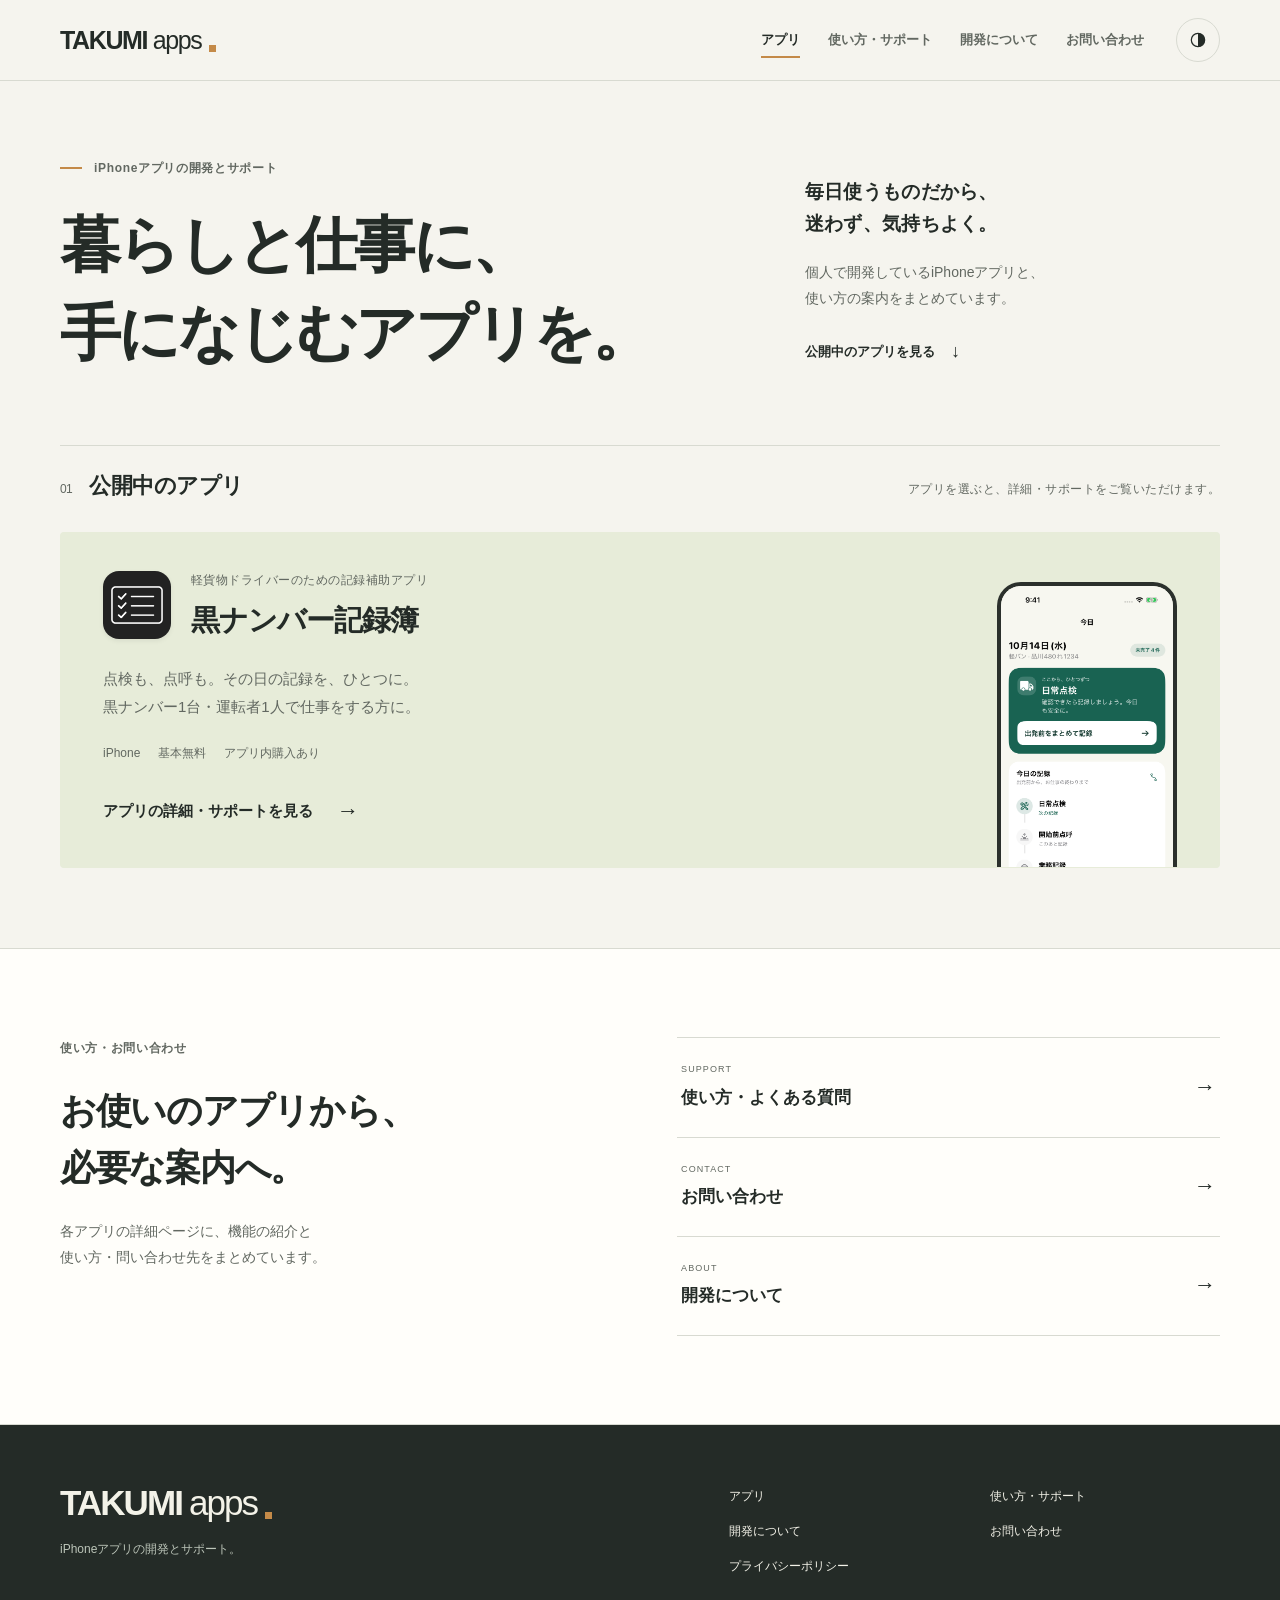
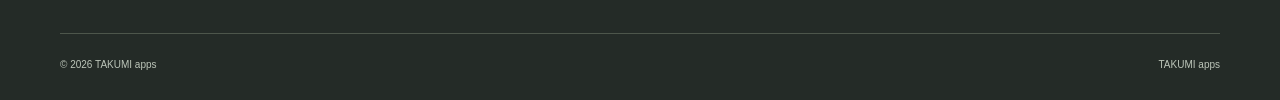
==== commit ea3a5ed2: "Add app detail pages and make support easier to navigate" ====
--- a/index.html
+++ b/index.html
@@ -2,13 +2,13 @@
 <html lang="ja"><head><meta charset="utf-8"><meta name="viewport" content="width=device-width,initial-scale=1">
 <title>TAKUMI apps｜暮らしと仕事に、手になじむiPhoneアプリ</title><meta name="description" content="TAKUMI appsはiPhoneアプリを個人で開発しています。公開中の「黒ナンバー記録簿」の紹介、使い方・よくある質問、お問い合わせはこちら。"><link rel="canonical" href="https://2p94nzg5g9-pixel.github.io/">
 <meta property="og:type" content="website"><meta property="og:locale" content="ja_JP"><meta property="og:site_name" content="TAKUMI apps"><meta property="og:title" content="TAKUMI apps｜暮らしと仕事に、手になじむiPhoneアプリ"><meta property="og:description" content="TAKUMI appsはiPhoneアプリを個人で開発しています。公開中の「黒ナンバー記録簿」の紹介、使い方・よくある質問、お問い合わせはこちら。"><meta property="og:url" content="https://2p94nzg5g9-pixel.github.io/"><meta property="og:image" content="https://2p94nzg5g9-pixel.github.io/assets/images/og-image.png"><meta name="twitter:card" content="summary_large_image"><meta name="theme-color" content="#f5f4ee">
-<link rel="icon" href="assets/images/favicon.svg" type="image/svg+xml"><link rel="stylesheet" href="assets/css/style.css?v=20261101"><script src="assets/js/config.js?v=20261101" defer></script><script src="assets/js/main.js?v=20261101" defer></script><script type="application/ld+json">{"@context": "https://schema.org", "@type": "WebSite", "name": "TAKUMI apps", "url": "https://2p94nzg5g9-pixel.github.io/"}</script></head>
+<link rel="icon" href="assets/images/favicon.svg" type="image/svg+xml"><link rel="stylesheet" href="assets/css/style.css?v=20261101-detail"><script src="assets/js/config.js?v=20261101" defer></script><script src="assets/js/main.js?v=20261101" defer></script><script type="application/ld+json">{"@context": "https://schema.org", "@type": "WebSite", "name": "TAKUMI apps", "url": "https://2p94nzg5g9-pixel.github.io/"}</script></head>
 <body><a class="skip-link" href="#main">本文へ移動</a>
 <header class="site-header"><div class="header-inner container">
 <a class="brand" href="./" aria-label="TAKUMI apps ホーム"><span data-site-name>TAKUMI <span class="brand-light">apps</span></span><span class="brand-dot" aria-hidden="true"></span></a>
 <div class="header-actions"><button class="theme-toggle icon-button" type="button" data-theme-toggle aria-label="表示テーマを切り替える" title="表示テーマを切り替える"><svg aria-hidden="true" viewBox="0 0 24 24" width="20" height="20"><circle cx="12" cy="12" r="8" fill="none" stroke="currentColor" stroke-width="1.5"/><path d="M12 4a8 8 0 0 1 0 16Z" fill="currentColor"/></svg></button><button class="menu-toggle icon-button" type="button" data-menu-toggle aria-controls="site-nav" aria-expanded="false" aria-label="メニューを開く"><span></span><span></span><span></span></button></div>
 <nav class="site-nav" id="site-nav" data-nav aria-label="メインナビゲーション"><a href="#apps" aria-current="page">アプリ</a><a href="support/">使い方・サポート</a><a href="about/">開発について</a><a href="contact/">お問い合わせ</a></nav></div></header><main id="main"><section class="intro container"><div><p class="kicker"><span></span>iPhoneアプリの開発とサポート</p><h1>暮らしと仕事に、<br>手になじむアプリを。</h1></div><div class="intro-aside"><p>毎日使うものだから、<br>迷わず、気持ちよく。</p><p class="muted">個人で開発しているiPhoneアプリと、<br class="desktop-break">使い方の案内をまとめています。</p><a class="text-link" href="#apps">公開中のアプリを見る <span aria-hidden="true">↓</span></a></div></section>
-<section id="apps" class="catalog container" aria-labelledby="apps-title"><div class="section-heading"><h2 id="apps-title"><span class="section-number">01</span>公開中のアプリ</h2><span class="section-note">iPhone / iOS 17以降</span></div>
-<article class="app-showcase"><div class="app-copy"><div class="app-identity"><img src="assets/images/apps/kuronumberlog/icon.png" width="68" height="68" alt="" class="app-icon"><p>軽貨物ドライバーのための<br><span>記録補助アプリ</span></p></div><h3>黒ナンバー記録簿</h3><p class="app-tagline">点検も、点呼も。<br>その日の記録を、ひとつに。</p><p class="app-description">出発前から帰着後まで、画面の案内に沿って記録。黒ナンバー1台・運転者1人で仕事をする方に。</p><ul class="app-features"><li><span>毎日の記録</span>日常点検・点呼・業務・事故</li><li><span>あとで確認</span>履歴の閲覧・月次の不足確認</li><li><span>必要な控え</span>PDF・CSV出力とバックアップ</li></ul><div class="button-row"><a class="button button-primary" href="https://apps.apple.com/jp/app/id6824351264" target="_blank" rel="noopener noreferrer" data-app-store-url data-app-id="kuronumberlog">App Storeで見る <span aria-hidden="true">↗</span></a><a class="text-link" href="apps/kuronumberlog/support.html">使い方・サポート <span aria-hidden="true">→</span></a></div><p class="app-price">基本機能は無料 <span>／</span> アプリ内購入あり</p></div><figure class="app-preview"><div class="preview-label"><span class="status-dot"></span>黒ナンバー記録簿<span class="preview-label-en">TODAY</span></div><div class="device"><img src="assets/images/apps/kuronumberlog/today.png" width="1206" height="2622" alt="今日の画面。日常点検から業務後点呼まで、次に記録する項目を表示。" fetchpriority="high"></div><figcaption>実際のアプリ画面です。表示内容はサンプルです。</figcaption></figure></article></section>
-<section class="section container" aria-labelledby="screens-title"><div class="section-heading"><h2 id="screens-title"><span class="section-number">02</span>記録して、見返す。</h2><p>毎日の入力から、月末の確認まで。</p></div><div class="screen-stories"><article class="screen-story"><div class="story-copy"><span class="story-index">01 / 出発前に</span><h3>確認したことを、<br>その場で残す。</h3><p>日常点検の結果に、異常の内容や写真を添えて保存。開始前点呼・業務開始へ、順番に進めます。</p><a class="text-link" href="apps/kuronumberlog/support.html#start">はじめて使う方へ <span aria-hidden="true">→</span></a></div><div class="story-image"><img src="assets/images/apps/kuronumberlog/inspection.png" width="1206" height="2622" alt="日常点検の画面。項目ごとの確認結果と異常メモを記録。" loading="lazy"></div></article><article class="screen-story"><div class="story-copy"><span class="story-index">02 / 月末に</span><h3>足りない記録が、<br>見つけやすい。</h3><p>履歴と月次まとめで、記録がそろった日・要確認の日を確認。Proでは月次PDF・CSVの一括出力も使えます。</p><a class="text-link" href="apps/kuronumberlog/support.html#records">履歴と出力の使い方 <span aria-hidden="true">→</span></a></div><div class="story-image"><img src="assets/images/apps/kuronumberlog/monthly-summary.png" width="1206" height="2622" alt="月次の不足確認画面。記録済みの日と不足のある日を一覧で確認。" loading="lazy"></div></article></div><p class="sample-note">画面の記録・日付・車両番号はサンプルです。</p></section>
-<section class="support-section"><div class="container support-layout"><div><p class="kicker">使い方・サポート</p><h2>困ったときは、<br>ここから。</h2><p class="muted">操作方法やバックアップ、Proについて。<br>解決しないときはメールでご連絡ください。</p></div><nav class="support-links" aria-label="よく使うサポート"><a href="apps/kuronumberlog/support.html#start"><span><small>GETTING STARTED</small>はじめての使い方</span><span aria-hidden="true">↗</span></a><a href="apps/kuronumberlog/support.html#backup"><span><small>BACKUP</small>記録の保存・バックアップ</span><span aria-hidden="true">↗</span></a><a href="contact/"><span><small>CONTACT</small>お問い合わせ</span><span aria-hidden="true">↗</span></a></nav></div></section></main><footer class="site-footer"><div class="container"><div class="footer-grid"><div><a class="brand footer-brand" href="./">TAKUMI <span class="brand-light">apps</span><span class="brand-dot" aria-hidden="true"></span></a><p>iPhoneアプリの開発とサポート。</p></div><nav aria-label="フッターナビゲーション"><a href="#apps">アプリ</a><a href="support/">使い方・サポート</a><a href="about/">開発について</a><a href="contact/">お問い合わせ</a><a href="apps/kuronumberlog/privacy.html">プライバシーポリシー</a></nav></div><div class="footer-bottom"><p>© <span data-current-year>2026</span> <span data-developer-name>TAKUMI apps</span></p><a href="./">TAKUMI apps</a></div></div></footer></body></html>+<section id="apps" class="catalog container" aria-labelledby="apps-title"><div class="section-heading"><h2 id="apps-title"><span class="section-number">01</span>公開中のアプリ</h2><span class="section-note">アプリを選ぶと、詳細・サポートをご覧いただけます。</span></div>
+<div class="app-directory"><a class="catalog-app" href="apps/kuronumberlog/" aria-labelledby="kuronumberlog-title"><div class="catalog-app-copy"><div class="catalog-app-heading"><img class="app-icon" src="assets/images/apps/kuronumberlog/icon.png" width="68" height="68" alt=""><div><p class="section-note">軽貨物ドライバーのための記録補助アプリ</p><h3 id="kuronumberlog-title">黒ナンバー記録簿</h3></div></div><p class="catalog-app-description">点検も、点呼も。その日の記録を、ひとつに。<br>黒ナンバー1台・運転者1人で仕事をする方に。</p><ul class="catalog-app-tags"><li>iPhone</li><li>基本無料</li><li>アプリ内購入あり</li></ul><span class="catalog-app-link">アプリの詳細・サポートを見る <span aria-hidden="true">→</span></span></div><div class="catalog-app-image" aria-hidden="true"><img src="assets/images/apps/kuronumberlog/today.png" width="1206" height="2622" alt="" fetchpriority="high"></div></a></div></section>
+
+<section class="support-section home-support"><div class="container support-layout"><div><p class="kicker">使い方・お問い合わせ</p><h2>お使いのアプリから、<br>必要な案内へ。</h2><p class="muted">各アプリの詳細ページに、機能の紹介と<br>使い方・問い合わせ先をまとめています。</p></div><nav class="support-links" aria-label="サポートとお問い合わせ"><a href="support/"><span><small>SUPPORT</small>使い方・よくある質問</span><span aria-hidden="true">→</span></a><a href="contact/"><span><small>CONTACT</small>お問い合わせ</span><span aria-hidden="true">→</span></a><a href="about/"><span><small>ABOUT</small>開発について</span><span aria-hidden="true">→</span></a></nav></div></section></main><footer class="site-footer"><div class="container"><div class="footer-grid"><div><a class="brand footer-brand" href="./">TAKUMI <span class="brand-light">apps</span><span class="brand-dot" aria-hidden="true"></span></a><p>iPhoneアプリの開発とサポート。</p></div><nav aria-label="フッターナビゲーション"><a href="#apps">アプリ</a><a href="support/">使い方・サポート</a><a href="about/">開発について</a><a href="contact/">お問い合わせ</a><a href="apps/kuronumberlog/privacy.html">プライバシーポリシー</a></nav></div><div class="footer-bottom"><p>© <span data-current-year>2026</span> <span data-developer-name>TAKUMI apps</span></p><a href="./">TAKUMI apps</a></div></div></footer></body></html>
--- a/assets/css/style.css
+++ b/assets/css/style.css
@@ -19,3 +19,55 @@
 @media(prefers-reduced-motion:reduce){html{scroll-behavior:auto}*,*:before,*:after{animation:none!important;transition:none!important}}
 
 @media(max-width:820px){.support-document summary{font-size:15px}.support-document details>p,.support-document>section>p,.support-document>section>ol{font-size:15px;line-height:1.95}.support-document aside{font-size:13px}.contact-guide .check-list li{font-size:14px}.prose{font-size:15px}.contact-guide .notice{font-size:13px}}
+
+/* The home directory leads to one page per app. */
+.app-directory{display:grid;grid-template-columns:repeat(auto-fit,minmax(min(100%,480px),1fr));gap:24px}
+.catalog-app{display:grid;grid-template-columns:minmax(0,1fr) 180px;gap:40px;align-items:center;padding:36px 42px 0;background:var(--accent-soft);border:1px solid transparent;border-radius:4px;text-decoration:none;overflow:hidden;transition:border-color .16s ease,background-color .16s ease}
+.catalog-app:hover{border-color:var(--border-strong);background:color-mix(in srgb,var(--accent-soft) 85%,var(--surface))}
+.catalog-app-copy{min-width:0;padding-bottom:36px}
+.catalog-app-heading{display:flex;gap:20px;align-items:center}
+.catalog-app-heading img{flex-shrink:0}
+.catalog-app-heading h3{font-size:29px;margin-top:7px}
+.catalog-app-description{font-size:15px;line-height:1.9;color:var(--text-secondary);margin-top:24px}
+.catalog-app-tags{display:flex;gap:8px 18px;flex-wrap:wrap;list-style:none;margin:20px 0 0;padding:0;font-size:12px;color:var(--text-secondary)}
+.catalog-app-link{display:flex;align-items:center;gap:24px;margin-top:27px;font-size:15px;font-weight:650}
+.catalog-app-link>span{font-size:22px;transition:transform .16s ease}
+.catalog-app:hover .catalog-app-link>span{transform:translateX(4px)}
+.catalog-app-image{align-self:end;height:285px;overflow:hidden;border:4px solid #2b302c;border-bottom:0;border-radius:24px 24px 0 0;background:var(--surface)}
+.catalog-app-image img{width:100%}
+.home-support{margin-top:80px}
+/* App pages keep product information and its support together. */
+.product-hero{padding-top:35px}
+.product-hero .breadcrumbs{margin-bottom:28px}
+.product-showcase .app-copy h1{font-size:38px;line-height:1.5;margin-bottom:13px;letter-spacing:-.04em}
+.product-facts{display:flex;flex-wrap:wrap;gap:12px 28px;list-style:none;margin:0;padding:22px 0;color:var(--text-secondary);font-size:13px}
+.product-nav{display:flex;flex-wrap:wrap;gap:16px 32px;padding:21px 0;border-block:1px solid var(--border)}
+.product-nav a{font-size:14px;font-weight:600;text-decoration:none}
+.product-nav a:hover{text-decoration:underline}
+.product-plans{display:grid;grid-template-columns:1fr 1.1fr;gap:90px}
+.product-plans h2,.product-contact h2{font-size:32px;line-height:1.65}
+.product-plans .muted{font-size:15px;margin-top:24px;line-height:1.95}
+.plan-list{min-width:0}
+.plan-list article{border-top:1px solid var(--border);padding:24px 0}
+.plan-label{font-size:12px;font-weight:650;color:var(--accent);margin-bottom:10px}
+.plan-list h3{font-size:22px;margin-bottom:12px}
+.plan-list article>p:last-child{font-size:15px;line-height:1.95;color:var(--text-secondary)}
+.plan-note{font-size:12px;color:var(--text-secondary);margin:4px 0 18px}
+.resource-list{display:grid;grid-template-columns:repeat(3,minmax(0,1fr));gap:28px}
+.resource-list>a{display:flex;align-items:flex-start;justify-content:space-between;gap:20px;padding:25px 0;min-height:135px;border-top:1px solid var(--border);text-decoration:none}
+.resource-list strong{display:block;font-size:20px;line-height:1.6}
+.resource-list small{display:block;font-size:14px;color:var(--text-secondary);line-height:1.9;margin-top:12px}
+.resource-list>a>span:last-child{font-size:22px}
+.resource-list>a:hover strong{text-decoration:underline}
+.product-contact{display:grid;grid-template-columns:1fr 1fr;gap:60px;align-items:start}
+.product-contact>div{min-width:0}
+.product-contact>div>p:not(.kicker){font-size:15px;line-height:1.95;color:var(--text-secondary);margin-top:24px}
+.product-contact .text-link{margin-top:22px}
+.product-contact-action{padding:32px;background:var(--accent-soft)}
+.product-contact-action>p:first-child{font-size:13px!important;font-weight:600;margin:0!important}
+.product-contact-action .email-address{font-size:clamp(21px,2.4vw,28px);margin:18px 0 24px}
+.product-contact-action .mail-note{font-size:12px!important;margin-top:18px!important}
+.product-legal{display:flex;flex-wrap:wrap;gap:15px 28px;padding-top:50px;font-size:12px;color:var(--text-secondary)}
+@media(max-width:1050px){.catalog-app{padding:30px 30px 0;gap:28px;grid-template-columns:minmax(0,1fr) 150px}.catalog-app-heading h3{font-size:27px}.catalog-app-heading{gap:17px}.catalog-app-image{height:270px}.product-plans{gap:50px}.product-contact{gap:35px}.product-contact-action{padding:26px}.product-showcase .app-copy h1{font-size:31px}}
+@media(max-width:820px){.catalog-app-heading h3{font-size:26px}.catalog-app-heading img{width:58px;height:58px;border-radius:14px}.catalog-app-description{font-size:14px}.catalog-app-link{font-size:14px}.home-support{margin-top:60px}.product-hero{padding-top:25px}.product-hero .breadcrumbs{margin-bottom:24px}.product-facts{gap:7px 22px;font-size:12px;padding-block:20px}.product-nav{gap:15px 24px}.product-nav a{font-size:13px}.product-showcase .app-copy h1{font-size:28px}.product-plans,.product-contact{grid-template-columns:1fr;gap:32px}.product-plans h2,.product-contact h2{font-size:28px}.resource-list{grid-template-columns:1fr;gap:0}.resource-list>a{min-height:0;align-items:center;padding-block:24px}.resource-list>a:last-child{border-bottom:1px solid var(--border)}.resource-list strong{font-size:19px}.resource-list small{font-size:14px;margin-top:7px}.product-contact-action{max-width:560px}.product-contact-action .email-address{font-size:26px}.product-legal{padding-top:36px}}
+@media(max-width:580px){.catalog-app{display:block;padding:27px 23px 0}.catalog-app-copy{padding-bottom:28px}.catalog-app-heading{align-items:flex-start;gap:15px}.catalog-app-heading .section-note{font-size:11px;line-height:1.7}.catalog-app-heading h3{font-size:24px;line-height:1.5}.catalog-app-heading img{width:54px;height:54px;border-radius:13px}.catalog-app-description{font-size:14px;margin-top:20px}.catalog-app-tags{font-size:11px;gap:7px 15px;margin-top:16px}.catalog-app-link{font-size:14px;justify-content:space-between;gap:10px;line-height:1.8;margin-top:21px}.catalog-app-image{width:170px;height:170px;margin:0 auto;border-radius:23px 23px 0 0}.home-support{margin-top:48px}.product-showcase .app-copy h1{font-size:28px}.product-facts{display:block;font-size:12px}.product-facts li+li{margin-top:6px}.product-nav{display:grid;grid-template-columns:1fr 1fr;gap:0;padding:9px 0}.product-nav a{padding:10px 0;min-height:44px}.product-plans h2,.product-contact h2{font-size:25px}.product-plans .muted,.product-contact>div>p:not(.kicker){font-size:15px}.plan-list h3{font-size:21px}.product-contact-action{padding:25px 22px}.product-contact-action .email-address{font-size:23px}.product-contact-action .button{font-size:13px;gap:15px}.product-legal{font-size:12px;gap:13px 20px}}
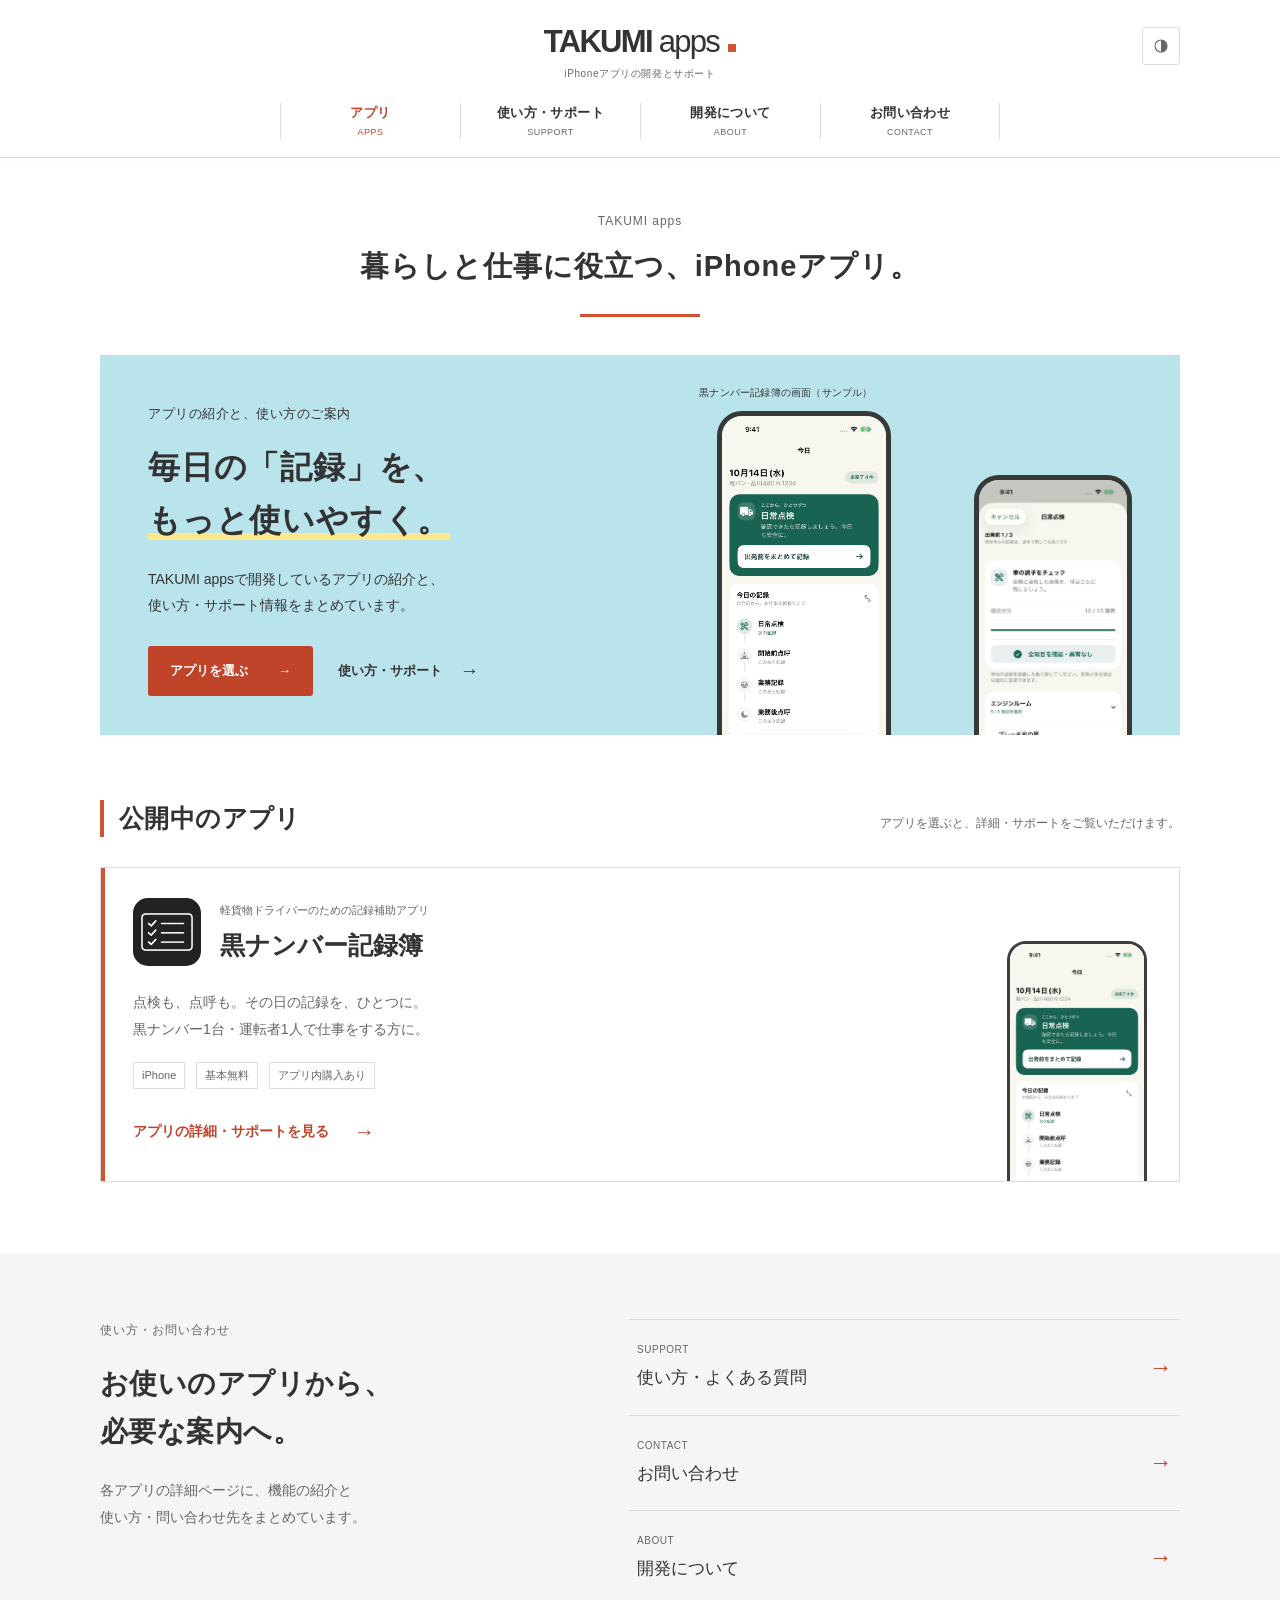
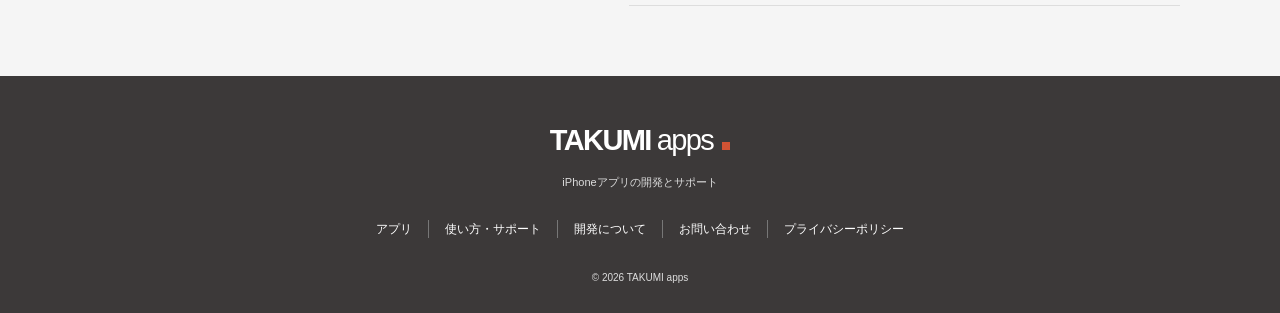
==== commit ef0619f6: "Redesign TAKUMI apps with a clear corporate support layout" ====
--- a/index.html
+++ b/index.html
@@ -1,14 +1,13 @@
 <!doctype html>
 <html lang="ja"><head><meta charset="utf-8"><meta name="viewport" content="width=device-width,initial-scale=1">
 <title>TAKUMI apps｜暮らしと仕事に、手になじむiPhoneアプリ</title><meta name="description" content="TAKUMI appsはiPhoneアプリを個人で開発しています。公開中の「黒ナンバー記録簿」の紹介、使い方・よくある質問、お問い合わせはこちら。"><link rel="canonical" href="https://2p94nzg5g9-pixel.github.io/">
-<meta property="og:type" content="website"><meta property="og:locale" content="ja_JP"><meta property="og:site_name" content="TAKUMI apps"><meta property="og:title" content="TAKUMI apps｜暮らしと仕事に、手になじむiPhoneアプリ"><meta property="og:description" content="TAKUMI appsはiPhoneアプリを個人で開発しています。公開中の「黒ナンバー記録簿」の紹介、使い方・よくある質問、お問い合わせはこちら。"><meta property="og:url" content="https://2p94nzg5g9-pixel.github.io/"><meta property="og:image" content="https://2p94nzg5g9-pixel.github.io/assets/images/og-image.png"><meta name="twitter:card" content="summary_large_image"><meta name="theme-color" content="#f5f4ee">
-<link rel="icon" href="assets/images/favicon.svg" type="image/svg+xml"><link rel="stylesheet" href="assets/css/style.css?v=20261101-detail"><script src="assets/js/config.js?v=20261101" defer></script><script src="assets/js/main.js?v=20261101" defer></script><script type="application/ld+json">{"@context": "https://schema.org", "@type": "WebSite", "name": "TAKUMI apps", "url": "https://2p94nzg5g9-pixel.github.io/"}</script></head>
+<meta property="og:type" content="website"><meta property="og:locale" content="ja_JP"><meta property="og:site_name" content="TAKUMI apps"><meta property="og:title" content="TAKUMI apps｜暮らしと仕事に、手になじむiPhoneアプリ"><meta property="og:description" content="TAKUMI appsはiPhoneアプリを個人で開発しています。公開中の「黒ナンバー記録簿」の紹介、使い方・よくある質問、お問い合わせはこちら。"><meta property="og:url" content="https://2p94nzg5g9-pixel.github.io/"><meta property="og:image" content="https://2p94nzg5g9-pixel.github.io/assets/images/og-image.png"><meta name="twitter:card" content="summary_large_image"><meta name="theme-color" content="#ffffff">
+<link rel="icon" href="assets/images/favicon.svg" type="image/svg+xml"><link rel="stylesheet" href="assets/css/style.css?v=20261101-caminova"><script src="assets/js/config.js?v=20261101" defer></script><script src="assets/js/main.js?v=20261101" defer></script><script type="application/ld+json">{"@context": "https://schema.org", "@type": "WebSite", "name": "TAKUMI apps", "url": "https://2p94nzg5g9-pixel.github.io/"}</script></head>
 <body><a class="skip-link" href="#main">本文へ移動</a>
 <header class="site-header"><div class="header-inner container">
-<a class="brand" href="./" aria-label="TAKUMI apps ホーム"><span data-site-name>TAKUMI <span class="brand-light">apps</span></span><span class="brand-dot" aria-hidden="true"></span></a>
-<div class="header-actions"><button class="theme-toggle icon-button" type="button" data-theme-toggle aria-label="表示テーマを切り替える" title="表示テーマを切り替える"><svg aria-hidden="true" viewBox="0 0 24 24" width="20" height="20"><circle cx="12" cy="12" r="8" fill="none" stroke="currentColor" stroke-width="1.5"/><path d="M12 4a8 8 0 0 1 0 16Z" fill="currentColor"/></svg></button><button class="menu-toggle icon-button" type="button" data-menu-toggle aria-controls="site-nav" aria-expanded="false" aria-label="メニューを開く"><span></span><span></span><span></span></button></div>
-<nav class="site-nav" id="site-nav" data-nav aria-label="メインナビゲーション"><a href="#apps" aria-current="page">アプリ</a><a href="support/">使い方・サポート</a><a href="about/">開発について</a><a href="contact/">お問い合わせ</a></nav></div></header><main id="main"><section class="intro container"><div><p class="kicker"><span></span>iPhoneアプリの開発とサポート</p><h1>暮らしと仕事に、<br>手になじむアプリを。</h1></div><div class="intro-aside"><p>毎日使うものだから、<br>迷わず、気持ちよく。</p><p class="muted">個人で開発しているiPhoneアプリと、<br class="desktop-break">使い方の案内をまとめています。</p><a class="text-link" href="#apps">公開中のアプリを見る <span aria-hidden="true">↓</span></a></div></section>
-<section id="apps" class="catalog container" aria-labelledby="apps-title"><div class="section-heading"><h2 id="apps-title"><span class="section-number">01</span>公開中のアプリ</h2><span class="section-note">アプリを選ぶと、詳細・サポートをご覧いただけます。</span></div>
-<div class="app-directory"><a class="catalog-app" href="apps/kuronumberlog/" aria-labelledby="kuronumberlog-title"><div class="catalog-app-copy"><div class="catalog-app-heading"><img class="app-icon" src="assets/images/apps/kuronumberlog/icon.png" width="68" height="68" alt=""><div><p class="section-note">軽貨物ドライバーのための記録補助アプリ</p><h3 id="kuronumberlog-title">黒ナンバー記録簿</h3></div></div><p class="catalog-app-description">点検も、点呼も。その日の記録を、ひとつに。<br>黒ナンバー1台・運転者1人で仕事をする方に。</p><ul class="catalog-app-tags"><li>iPhone</li><li>基本無料</li><li>アプリ内購入あり</li></ul><span class="catalog-app-link">アプリの詳細・サポートを見る <span aria-hidden="true">→</span></span></div><div class="catalog-app-image" aria-hidden="true"><img src="assets/images/apps/kuronumberlog/today.png" width="1206" height="2622" alt="" fetchpriority="high"></div></a></div></section>
-
-<section class="support-section home-support"><div class="container support-layout"><div><p class="kicker">使い方・お問い合わせ</p><h2>お使いのアプリから、<br>必要な案内へ。</h2><p class="muted">各アプリの詳細ページに、機能の紹介と<br>使い方・問い合わせ先をまとめています。</p></div><nav class="support-links" aria-label="サポートとお問い合わせ"><a href="support/"><span><small>SUPPORT</small>使い方・よくある質問</span><span aria-hidden="true">→</span></a><a href="contact/"><span><small>CONTACT</small>お問い合わせ</span><span aria-hidden="true">→</span></a><a href="about/"><span><small>ABOUT</small>開発について</span><span aria-hidden="true">→</span></a></nav></div></section></main><footer class="site-footer"><div class="container"><div class="footer-grid"><div><a class="brand footer-brand" href="./">TAKUMI <span class="brand-light">apps</span><span class="brand-dot" aria-hidden="true"></span></a><p>iPhoneアプリの開発とサポート。</p></div><nav aria-label="フッターナビゲーション"><a href="#apps">アプリ</a><a href="support/">使い方・サポート</a><a href="about/">開発について</a><a href="contact/">お問い合わせ</a><a href="apps/kuronumberlog/privacy.html">プライバシーポリシー</a></nav></div><div class="footer-bottom"><p>© <span data-current-year>2026</span> <span data-developer-name>TAKUMI apps</span></p><a href="./">TAKUMI apps</a></div></div></footer></body></html>+<a class="brand" href="/" aria-label="TAKUMI apps ホーム"><span data-site-name>TAKUMI <span class="brand-light">apps</span></span><span class="brand-dot" aria-hidden="true"></span></a>
+<p class="brand-caption">iPhoneアプリの開発とサポート</p>
+<div class="header-actions"><button class="theme-toggle icon-button" type="button" data-theme-toggle aria-label="表示テーマを切り替える" title="表示テーマを切り替える"><svg aria-hidden="true" viewBox="0 0 24 24" width="18" height="18"><circle cx="12" cy="12" r="8" fill="none" stroke="currentColor" stroke-width="1.5"/><path d="M12 4a8 8 0 0 1 0 16Z" fill="currentColor"/></svg></button><button class="menu-toggle icon-button" type="button" data-menu-toggle aria-controls="site-nav" aria-expanded="false" aria-label="メニューを開く"><span></span><span></span><span></span></button></div>
+<nav class="site-nav" id="site-nav" data-nav aria-label="メインナビゲーション"><a href="/#apps" aria-current="page">アプリ<small lang="en">APPS</small></a><a href="/support/">使い方・サポート<small lang="en">SUPPORT</small></a><a href="/about/">開発について<small lang="en">ABOUT</small></a><a href="/contact/">お問い合わせ<small lang="en">CONTACT</small></a></nav></div></header><main id="main"><section class="home-title container"><p class="kicker">TAKUMI apps</p><h1>暮らしと仕事に役立つ、iPhoneアプリ。</h1></section>
+<section class="home-banner container" aria-labelledby="banner-title"><div class="home-banner-copy"><p class="banner-kicker">アプリの紹介と、使い方のご案内</p><h2 id="banner-title">毎日の「記録」を、<br><span class="banner-emphasis">もっと使いやすく。</span></h2><p>TAKUMI appsで開発しているアプリの紹介と、<br>使い方・サポート情報をまとめています。</p><div class="button-row"><a class="button button-primary" href="#apps">アプリを選ぶ <span aria-hidden="true">→</span></a><a class="text-link" href="support/">使い方・サポート <span aria-hidden="true">→</span></a></div></div><figure class="banner-visual"><div class="banner-phone"><img src="assets/images/apps/kuronumberlog/today.png" width="1206" height="2622" alt="黒ナンバー記録簿の今日の画面" fetchpriority="high"></div><div class="banner-phone"><img src="assets/images/apps/kuronumberlog/inspection.png" width="1206" height="2622" alt="黒ナンバー記録簿の日常点検画面"></div><figcaption>黒ナンバー記録簿の画面（サンプル）</figcaption></figure></section><section id="apps" class="catalog container" aria-labelledby="apps-title"><div class="section-heading"><h2 id="apps-title"><span class="section-number">01</span>公開中のアプリ</h2><span class="section-note">アプリを選ぶと、詳細・サポートをご覧いただけます。</span></div>
+<div class="app-directory"><a class="catalog-app" href="apps/kuronumberlog/" aria-labelledby="kuronumberlog-title"><div class="catalog-app-copy"><div class="catalog-app-heading"><img class="app-icon" src="assets/images/apps/kuronumberlog/icon.png" width="68" height="68" alt=""><div><p class="section-note">軽貨物ドライバーのための記録補助アプリ</p><h3 id="kuronumberlog-title">黒ナンバー記録簿</h3></div></div><p class="catalog-app-description">点検も、点呼も。その日の記録を、ひとつに。<br>黒ナンバー1台・運転者1人で仕事をする方に。</p><ul class="catalog-app-tags"><li>iPhone</li><li>基本無料</li><li>アプリ内購入あり</li></ul><span class="catalog-app-link">アプリの詳細・サポートを見る <span aria-hidden="true">→</span></span></div><div class="catalog-app-image" aria-hidden="true"><img src="assets/images/apps/kuronumberlog/today.png" width="1206" height="2622" alt="" fetchpriority="high"></div></a></div></section><section class="support-section home-support"><div class="container support-layout"><div><p class="kicker">使い方・お問い合わせ</p><h2>お使いのアプリから、<br>必要な案内へ。</h2><p class="muted">各アプリの詳細ページに、機能の紹介と<br>使い方・問い合わせ先をまとめています。</p></div><nav class="support-links" aria-label="サポートとお問い合わせ"><a href="support/"><span><small>SUPPORT</small>使い方・よくある質問</span><span aria-hidden="true">→</span></a><a href="contact/"><span><small>CONTACT</small>お問い合わせ</span><span aria-hidden="true">→</span></a><a href="about/"><span><small>ABOUT</small>開発について</span><span aria-hidden="true">→</span></a></nav></div></section></main><footer class="site-footer"><div class="container"><div class="footer-grid"><div><a class="brand footer-brand" href="/">TAKUMI <span class="brand-light">apps</span><span class="brand-dot" aria-hidden="true"></span></a><p>iPhoneアプリの開発とサポート</p></div><nav aria-label="フッターナビゲーション"><a href="/#apps">アプリ</a><a href="/support/">使い方・サポート</a><a href="/about/">開発について</a><a href="/contact/">お問い合わせ</a><a href="/apps/kuronumberlog/privacy.html">プライバシーポリシー</a></nav></div><div class="footer-bottom"><p>© <span data-current-year>2026</span> <span data-developer-name>TAKUMI apps</span></p></div></div></footer></body></html>
--- a/assets/css/style.css
+++ b/assets/css/style.css
@@ -1,73 +1,22 @@
 @charset "UTF-8";
-:root{color-scheme:light;--background:#f5f4ee;--surface:#fffefa;--surface-raised:#ebeae3;--text-primary:#242b27;--text-secondary:#626861;--text-inverse:#f5f4ee;--border:#d8dad1;--border-strong:#a5afa1;--accent:#35583d;--accent-hover:#24412c;--accent-soft:#e7ecd9;--accent-warm:#c48a48;--focus:#59783b;--container-width:1160px;--header-height:80px;--font-sans:"Helvetica Neue",Arial,"Hiragino Kaku Gothic ProN","Hiragino Sans","Yu Gothic",Meiryo,sans-serif;--radius:8px;--radius-sm:5px;--radius-lg:12px;--shadow:0 10px 28px #18271e0c}
-[data-theme="dark"]{color-scheme:dark;--background:#1a201c;--surface:#222a24;--surface-raised:#29342c;--text-primary:#f2f1e7;--text-secondary:#bdc4b8;--text-inverse:#1a201c;--border:#424d41;--border-strong:#6e806a;--accent:#c1d6a8;--accent-hover:#d3e4bd;--accent-soft:#303e29;--accent-warm:#d9ab6f;--focus:#d3dfb1;--shadow:0 10px 28px #0002}
-@media(prefers-color-scheme:dark){:root:not([data-theme="light"]){color-scheme:dark;--background:#1a201c;--surface:#222a24;--surface-raised:#29342c;--text-primary:#f2f1e7;--text-secondary:#bdc4b8;--text-inverse:#1a201c;--border:#424d41;--border-strong:#6e806a;--accent:#c1d6a8;--accent-hover:#d3e4bd;--accent-soft:#303e29;--accent-warm:#d9ab6f;--focus:#d3dfb1;--shadow:0 10px 28px #0002}}
-*{box-sizing:border-box}html{scroll-behavior:smooth;scroll-padding-top:calc(var(--header-height) + 24px)}body{margin:0;min-width:320px;background:var(--background);color:var(--text-primary);font-family:var(--font-sans);font-size:16px;line-height:1.85;-webkit-font-smoothing:antialiased}img{display:block;max-width:100%;height:auto}a{color:inherit;text-decoration-thickness:1px;text-underline-offset:.24em}button,input,textarea{font:inherit}button,a{-webkit-tap-highlight-color:transparent}button{cursor:pointer}h1,h2,h3,p,figure{margin:0}h1,h2,h3{font-weight:700;letter-spacing:-.035em;line-height:1.45}h1{font-size:clamp(38px,5.4vw,68px)}h2{font-size:clamp(24px,3vw,36px)}h3{font-size:26px}p+p{margin-top:1em}:focus-visible{outline:3px solid var(--focus);outline-offset:5px}::selection{background:var(--accent);color:var(--background)}.container{width:min(calc(100% - 96px),var(--container-width));margin-inline:auto}.muted{color:var(--text-secondary)}.section{padding-block:96px}.section-ruled{border-top:1px solid var(--border)}.section-muted{background:var(--surface);border-block:1px solid var(--border)}.skip-link{position:fixed;z-index:999;left:16px;top:10px;padding:10px 18px;background:var(--text-primary);color:var(--background);transform:translateY(-160%)}.skip-link:focus{transform:none}
-/* A quiet wordmark and a compact, usable navigation. */
-.site-header{position:sticky;top:0;z-index:50;min-height:var(--header-height);background:var(--background);border-bottom:1px solid var(--border)}.header-inner{min-height:var(--header-height);display:flex;align-items:center;gap:24px}.brand{display:inline-flex;align-items:baseline;gap:7px;font-size:25px;font-weight:800;line-height:1;letter-spacing:-.055em;white-space:nowrap;text-decoration:none}.brand-light{font-weight:450}.brand-dot{display:inline-block;align-self:flex-end;width:7px;height:7px;margin:0 0 1px 1px;background:var(--accent-warm)}.site-nav{display:flex;align-items:center;gap:28px;margin-left:auto}.site-nav a{position:relative;padding:10px 0;font-size:13px;font-weight:600;text-decoration:none;color:var(--text-secondary)}.site-nav a:hover,.site-nav a[aria-current="page"]{color:var(--text-primary)}.site-nav a[aria-current="page"]:after{position:absolute;bottom:4px;left:0;right:0;height:2px;background:var(--accent-warm);content:""}.header-actions{order:3;display:flex;gap:4px;margin-left:8px}.icon-button{display:grid;place-items:center;width:44px;height:44px;padding:0;border:1px solid var(--border);border-radius:50%;background:transparent;color:var(--text-primary)}.icon-button:hover{background:var(--surface-raised)}.menu-toggle{display:none;align-content:center;gap:4px}.menu-toggle span{height:1.5px;width:16px;background:currentColor}.menu-toggle[aria-expanded="true"] span:first-child{transform:translateY(5.5px) rotate(45deg)}.menu-toggle[aria-expanded="true"] span:nth-child(2){opacity:0}.menu-toggle[aria-expanded="true"] span:last-child{transform:translateY(-5.5px) rotate(-45deg)}
-/* Home: an editorial introduction, then one real app. */
-.kicker,.eyebrow{display:flex;align-items:center;gap:12px;margin-bottom:22px;font-size:12px;font-weight:650;letter-spacing:.055em;color:var(--text-secondary)}.kicker>span:first-child{width:22px;height:2px;background:var(--accent-warm)}.intro{display:grid;grid-template-columns:1.65fr 1fr;gap:60px;padding-block:76px 68px;align-items:end}.intro h1{font-size:clamp(40px,4.75vw,62px);letter-spacing:-.045em;line-height:1.45}.intro-aside{padding-bottom:9px}.intro-aside>p:first-child{font-size:19px;font-weight:600;line-height:1.7;letter-spacing:.015em}.intro-aside .muted{margin-top:20px;font-size:14px}.intro-aside .text-link{margin-top:23px}.section-heading{display:flex;justify-content:space-between;align-items:baseline;gap:28px;margin-bottom:30px}.section-heading h2{display:flex;gap:17px;align-items:baseline;font-size:22px;letter-spacing:-.025em}.section-number{font-family:Arial,sans-serif;font-size:12px;font-weight:400;color:var(--text-secondary)}.section-note{font-size:12px;letter-spacing:.04em;color:var(--text-secondary)}.section-heading>p{color:var(--text-secondary);font-size:14px}.catalog{padding-top:24px;border-top:1px solid var(--border)}.app-showcase{display:grid;grid-template-columns:1.15fr .85fr;gap:36px;padding:52px 60px 0;background:var(--accent-soft);overflow:hidden;border-radius:3px}.app-copy{padding:4px 0 42px}.app-identity{display:flex;align-items:center;gap:17px;margin-bottom:32px}.app-icon{border-radius:16px;box-shadow:0 2px 5px #0001}.app-identity p{font-size:12px;color:var(--text-secondary);line-height:1.8}.app-identity p span{color:var(--text-primary)}.app-copy h3{font-size:33px;letter-spacing:-.045em;margin-bottom:13px}.app-tagline{font-size:26px;line-height:1.55;font-weight:600;letter-spacing:-.025em}.app-description{max-width:455px;margin-top:24px;font-size:14px;color:var(--text-secondary)}.app-features{list-style:none;padding:0;margin:26px 0 0;max-width:455px;font-size:12px}.app-features li{display:flex;gap:18px;padding:9px 0;border-top:1px solid color-mix(in srgb,var(--accent) 18%,transparent)}.app-features li:last-child{border-bottom:1px solid color-mix(in srgb,var(--accent) 18%,transparent)}.app-features li>span{min-width:75px;font-weight:650}.button-row{display:flex;gap:22px;align-items:center;flex-wrap:wrap;margin-top:28px}.button{display:inline-flex;gap:24px;align-items:center;justify-content:center;min-height:50px;padding:14px 22px;border:1px solid transparent;border-radius:4px;font-size:13px;font-weight:650;line-height:1.4;text-decoration:none;transition:background-color .16s ease,color .16s ease,border-color .16s ease}.button-primary{background:var(--text-primary);color:var(--background)}.button-primary:hover{background:var(--accent);color:var(--background)}.button-secondary{border-color:var(--border-strong);background:transparent;color:var(--text-primary)}.button-secondary:hover{border-color:var(--text-primary);background:var(--surface)}.button-light{background:var(--surface);color:var(--text-primary)}.text-link{display:inline-flex;align-items:center;gap:16px;width:fit-content;font-size:13px;font-weight:650;text-decoration:none}.text-link:hover{text-decoration:underline;text-underline-offset:5px}.text-link>span{font-size:18px}.app-price{margin-top:16px;font-size:11px;color:var(--text-secondary)}.app-price>span{margin-inline:7px}.app-preview{align-self:end;justify-self:center;width:300px;max-width:100%;padding:8px 0 0}.preview-label{display:flex;align-items:center;gap:8px;font-size:10px;margin-bottom:16px;color:var(--text-secondary)}.preview-label-en{margin-left:auto;font-family:Arial,sans-serif;font-size:9px;letter-spacing:.14em}.status-dot{width:5px;height:5px;border-radius:50%;background:var(--accent)}.device{overflow:hidden;border:6px solid #2b302c;border-bottom-width:0;border-radius:38px 38px 0 0;background:#f7f7f0;box-shadow:10px 0 25px #19241a13}.device img{width:100%;height:auto}.app-preview figcaption{position:absolute;left:-9999px;width:1px;height:1px;overflow:hidden}
-.screen-stories{display:grid;grid-template-columns:1fr 1fr;gap:28px}.screen-story{display:grid;grid-template-columns:1.12fr .88fr;align-items:start;gap:20px;overflow:hidden;min-height:460px;border-top:1px solid var(--border);padding:30px 0 0}.story-copy{padding-top:5px}.story-index{display:block;font-size:11px;color:var(--text-secondary);margin-bottom:22px;letter-spacing:.035em}.story-copy h3{font-size:25px;line-height:1.6}.story-copy p{font-size:13px;line-height:1.9;color:var(--text-secondary);margin-top:18px}.story-copy .text-link{font-size:12px;margin-top:23px;gap:8px}.story-image{align-self:end;max-height:410px;overflow:hidden;border:1px solid var(--border);border-bottom:0;border-radius:20px 20px 0 0;background:#f6f7f1}.story-image img{width:100%}.sample-note{font-size:10px;color:var(--text-secondary);margin-top:18px}.support-section{background:var(--surface);padding-block:88px;border-block:1px solid var(--border)}.support-layout{display:grid;grid-template-columns:1fr 1.05fr;gap:100px}.support-layout h2{font-size:36px;line-height:1.6;margin-bottom:22px}.support-layout .muted{font-size:14px}.support-links{border-top:1px solid var(--border)}.support-links>a{display:flex;align-items:center;justify-content:space-between;gap:24px;padding:23px 4px;border-bottom:1px solid var(--border);font-weight:600;font-size:17px;text-decoration:none}.support-links>a:hover{color:var(--accent)}.support-links>a>span:last-child{font-size:22px}.support-links small{display:block;font-size:9px;letter-spacing:.12em;font-family:Arial,sans-serif;color:var(--text-secondary);margin-bottom:4px;font-weight:400}
-/* Shared inner pages and documents. */
-.page-hero{padding-block:48px 60px}.page-hero:not(.container){padding:48px 0 60px}.page-hero-inner{max-width:var(--container-width)}.breadcrumbs{display:flex;gap:12px;align-items:center;flex-wrap:wrap;color:var(--text-secondary);font-size:11px;margin-bottom:52px}.breadcrumbs a{text-decoration:none}.breadcrumbs a:hover{text-decoration:underline}.page-hero h1{font-size:clamp(35px,4.8vw,58px);line-height:1.5;letter-spacing:-.035em;margin-bottom:20px}.page-hero .kicker,.page-hero .eyebrow{margin-bottom:18px}.page-lead,.page-hero-inner>p:not(.eyebrow){max-width:700px;color:var(--text-secondary);font-size:15px;line-height:1.95}.content-shell{width:min(calc(100% - 96px),800px);margin-inline:auto}.prose{font-size:15px;line-height:2}.prose h2{font-size:24px;margin:48px 0 18px;line-height:1.6;letter-spacing:-.025em}.prose h2:first-child{margin-top:0}.prose h3{font-size:19px;margin:32px 0 14px}.prose p{margin-bottom:18px;color:var(--text-secondary)}.prose p:last-child{margin-bottom:0}.prose ul,.prose ol{padding-left:1.4em;color:var(--text-secondary)}.prose li+li{margin-top:9px}.prose a:not(.button){color:var(--accent)}.prose strong{color:var(--text-primary);font-weight:650}.meta-line{display:flex;gap:12px 28px;flex-wrap:wrap;margin-top:22px;font-size:12px;color:var(--text-secondary)}.policy-summary,.policy-contact{padding:26px;border-left:3px solid var(--accent);background:var(--accent-soft);margin-bottom:30px}.policy-toc{padding:20px 26px;background:var(--background);border:1px solid var(--border);margin:32px 0 46px}.policy-toc ol{margin:0}.policy-toc a{font-size:14px}.editorial-grid{display:grid;grid-template-columns:1fr 2.2fr;gap:65px}.editorial-grid>.section-note{padding-top:8px}.editorial-grid .prose{max-width:700px}.editorial-grid .prose h2{font-size:25px}.support-catalog{padding-block:0 20px}.support-app-card{display:flex;align-items:center;gap:30px;border-block:1px solid var(--border);padding:36px 0;text-decoration:none}.support-app-card img{border-radius:19px;flex-shrink:0}.support-app-card h2{font-size:27px;margin:5px 0 10px}.support-app-card p:not(.section-note){font-size:14px;color:var(--text-secondary);margin-bottom:16px}.support-app-card:hover .text-link{text-decoration:underline}.topic-links{display:flex;flex-wrap:wrap;gap:0 26px;padding:25px 0}.topic-links a{color:var(--text-secondary);font-size:13px}.contact-strip{display:flex;gap:30px;justify-content:space-between;align-items:center;padding:36px 0;border-block:1px solid var(--border)}.contact-strip h2{font-size:24px;margin-bottom:10px}.contact-strip p{color:var(--text-secondary);font-size:14px}.contact-strip .button{flex-shrink:0}.contact-layout{display:grid;grid-template-columns:1fr 1fr;gap:70px}.contact-main{padding:32px;background:var(--accent-soft);align-self:start}.email-address{display:block;width:fit-content;max-width:100%;overflow-wrap:anywhere;font-size:clamp(19px,2.6vw,30px);letter-spacing:-.035em;font-weight:600;text-decoration:none;margin:20px 0}.email-address:hover{text-decoration:underline}.contact-main p:not(.section-note){font-size:12px;color:var(--text-secondary)}.contact-main .button{margin-top:26px}.contact-help{display:flex;margin-top:20px;font-size:12px}.contact-guide h2{font-size:24px;margin-bottom:25px}.check-list{list-style:none;padding:0;margin:0 0 25px}.check-list li{padding:13px 0;border-top:1px solid var(--border);font-size:14px}.check-list li:last-child{border-bottom:1px solid var(--border)}.notice{font-size:12px;color:var(--text-secondary);line-height:1.9;margin-bottom:24px}.contact-guide .text-link{font-size:12px}.support-hero{padding-bottom:48px}.support-product{display:flex;align-items:center;gap:17px;margin-bottom:27px}.support-product img{border-radius:15px}.support-product .kicker{margin:0;font-size:11px}.support-document{max-width:930px;padding-bottom:100px}.support-document>p:first-child{display:none}.support-document>nav{padding:22px 0;border-block:1px solid var(--border);margin-bottom:60px}.support-document>nav ul{display:flex;gap:12px 27px;flex-wrap:wrap;list-style:none;margin:0;padding:0}.support-document>nav a{font-size:13px;text-decoration:none;font-weight:600}.support-document>nav a:hover{text-decoration:underline}.support-document>section{margin-top:66px}.support-document>section>h2{margin-bottom:26px;padding-bottom:15px;border-bottom:2px solid var(--text-primary);font-size:27px}.support-document>section>p,.support-document>section>ol{font-size:14px;line-height:2;color:var(--text-secondary);max-width:800px}.support-document>section>ol{padding-left:1.6em;margin:25px 0}.support-document li{padding-left:6px;margin-bottom:13px}.support-document aside{border-left:3px solid var(--accent);padding:17px 22px;background:var(--accent-soft);font-size:12px;line-height:1.95;color:var(--text-secondary);margin-top:28px}.support-document aside p{margin:0}.support-document details,.faq-item{border-bottom:1px solid var(--border)}.support-document summary,.faq-item summary{display:flex;align-items:baseline;justify-content:space-between;gap:24px;padding:22px 0;font-size:15px;font-weight:600;line-height:1.8;cursor:pointer;list-style:none}.support-document summary::-webkit-details-marker,.faq-item summary::-webkit-details-marker{display:none}.support-document summary:after,.faq-item summary:after{content:"+";font-size:24px;line-height:1;color:var(--text-secondary);font-family:Arial,sans-serif;font-weight:400;flex-shrink:0}.support-document details[open]>summary:after,.faq-item[open]>summary:after{content:"−"}.support-document details[open]>summary{color:var(--accent)}.support-document details>p,.faq-answer{font-size:14px;line-height:2;color:var(--text-secondary);max-width:800px;margin:0 0 18px;padding-right:32px}.support-document details>p:last-child{margin-bottom:26px}.support-document #contact>p{margin-bottom:20px}.support-document #contact>p a[href^="mailto:"]{font-size:22px;letter-spacing:-.025em;color:var(--text-primary);overflow-wrap:anywhere}.support-document #contact>p:last-child{display:flex;flex-wrap:wrap;gap:8px;font-size:12px}.support-document #contact>p:last-child a{white-space:nowrap}
-/* Older public URLs retain their original app-specific content. */
-.faq-list{margin-top:20px}.faq-item summary{padding:21px 0}.faq-answer p{margin:0 0 16px}.report-grid,.feature-grid{display:grid;grid-template-columns:repeat(2,1fr);gap:24px;margin:28px 0}.report-grid>div,.feature-card{padding:20px;border-top:1px solid var(--border)}.feature-number{color:var(--text-secondary);font-size:12px}.email-card{padding:30px;background:var(--accent-soft);margin-top:40px}.error-page{padding-block:90px 120px;min-height:60vh}.error-code{font-size:100px;color:var(--text-secondary);line-height:1.1;font-weight:500;letter-spacing:-.08em}.error-page h1{font-size:32px;margin:28px 0 18px}.error-page>p:not(.error-code){color:var(--text-secondary)}
-.site-footer{padding:60px 0 25px;background:#242b27;color:#f3f2e8}.footer-grid{display:grid;grid-template-columns:1.2fr 1fr;gap:80px;padding-bottom:56px}.footer-brand{font-size:35px;margin-bottom:18px}.footer-grid p{color:#bcc5b9;font-size:12px}.footer-grid nav{display:grid;grid-template-columns:1fr 1fr;gap:13px 30px;align-content:start;font-size:12px}.footer-grid nav a{text-decoration:none}.footer-grid nav a:hover{text-decoration:underline}.footer-bottom{display:flex;justify-content:space-between;gap:20px;padding-top:22px;border-top:1px solid #4d564b;color:#bcc5b9;font-size:10px}.footer-bottom p{margin:0}.footer-bottom a{text-decoration:none}
-@media(max-width:1050px){.container{width:calc(100% - 64px)}.site-nav{gap:20px}.header-inner{gap:16px}.app-showcase{padding:42px 38px 0;gap:25px;grid-template-columns:1.2fr .8fr}.app-copy h3{font-size:29px}.app-tagline{font-size:23px}.app-preview{width:265px}.app-description{font-size:13px}.app-features{font-size:11px}.app-features li{gap:10px}.app-features li>span{min-width:65px}.app-showcase .button-row{gap:18px}.app-showcase .button{padding:14px 18px;font-size:12px;gap:16px}.app-showcase .text-link{font-size:12px}.intro{gap:40px}.intro-aside>p:first-child{font-size:17px}.support-layout{gap:60px}.screen-story{display:block;position:relative;min-height:560px}.story-copy{position:relative;z-index:1;width:67%}.story-image{position:absolute;width:44%;right:0;bottom:0;max-height:280px}.story-copy h3{font-size:25px}.story-copy p{font-size:13px}.story-copy .text-link{margin-top:18px}.contact-layout{gap:40px}.contact-main{padding:25px}}
-@media(max-width:820px){:root{--header-height:68px}.container{width:calc(100% - 40px)}.header-inner{flex-wrap:wrap;gap:0}.brand{font-size:23px}.header-actions{margin-left:auto}.menu-toggle{display:grid}.site-nav{display:none;order:4;width:100%;margin:0;padding:14px 0 20px;border-top:1px solid var(--border)}.site-nav.is-open{display:grid;gap:0}.site-nav a{font-size:15px;padding:11px 0;min-height:46px}.site-nav a[aria-current="page"]:after{display:none}.intro{grid-template-columns:1fr;gap:32px;padding:48px 0}.intro h1{font-size:clamp(35px,6.4vw,48px);line-height:1.5}.intro-aside{display:grid;grid-template-columns:1fr 1fr;gap:14px 30px;padding:0}.intro-aside>p:first-child{font-size:16px}.intro-aside .muted{margin:0;font-size:12px}.intro-aside .text-link{margin:0;grid-column:2}.intro .kicker{font-size:10px;margin-bottom:20px}.catalog{padding-top:23px}.section-heading{margin-bottom:22px;gap:16px}.section-heading h2{font-size:20px;gap:12px}.section-heading .section-note{font-size:10px}.app-showcase{padding:35px 30px 0;grid-template-columns:1.1fr .9fr;gap:25px}.app-identity{gap:12px;margin-bottom:25px}.app-identity img{width:52px;height:52px;border-radius:12px}.app-identity p{font-size:10px}.app-copy h3{font-size:25px}.app-tagline{font-size:20px}.app-features{font-size:11px}.app-features li{display:block;padding:9px 0}.app-features li>span{display:block;font-size:10px;margin-bottom:2px}.app-description{font-size:12px;margin-top:18px}.app-preview{width:240px}.device{border-width:5px;border-bottom-width:0;border-radius:31px 31px 0 0}.preview-label{font-size:9px;gap:5px}.preview-label-en{display:none}.app-showcase .button-row{gap:14px}.app-showcase .button{min-height:47px;font-size:12px;padding:12px 15px}.app-price{font-size:10px}.section{padding-block:64px}.support-section{padding-block:62px}.support-layout{grid-template-columns:1fr;gap:34px}.support-layout h2{font-size:32px;margin-bottom:14px}.support-layout .muted{font-size:13px}.support-links>a{font-size:17px;padding:20px 0}.screen-stories{gap:24px}.screen-story{min-height:575px;padding-top:23px}.story-copy{width:90%}.story-index{margin-bottom:15px}.story-copy h3{font-size:23px}.story-copy p{font-size:12px}.story-image{width:52%;max-height:255px}.page-hero,.page-hero:not(.container){padding-block:30px 45px}.breadcrumbs{margin-bottom:35px;font-size:10px;gap:9px}.page-hero h1{font-size:38px}.page-lead,.page-hero-inner>p:not(.eyebrow){font-size:14px}.content-shell{width:calc(100% - 40px)}.editorial-grid{grid-template-columns:1fr;gap:28px}.editorial-grid .prose h2{font-size:22px}.contact-layout{grid-template-columns:1fr;gap:45px}.contact-main{padding:28px}.contact-main .email-address{font-size:30px}.contact-guide h2{font-size:22px}.contact-strip{align-items:flex-start;flex-direction:column;gap:22px}.contact-strip h2{font-size:23px}.support-product{gap:15px;margin-bottom:22px}.support-product img{width:54px;height:54px;border-radius:13px}.support-document{padding-bottom:65px}.support-document>nav{margin-bottom:44px}.support-document>nav ul{gap:13px 22px}.support-document>section{margin-top:48px}.support-document>section>h2{font-size:24px;margin-bottom:20px}.support-document summary{font-size:14px;gap:15px;padding-block:20px}.support-document details>p{font-size:13px;padding-right:15px}.support-document>section>p,.support-document>section>ol{font-size:13px}.support-document aside{font-size:11px;padding:16px}.prose{font-size:14px}.prose h2{font-size:22px}.footer-grid{gap:35px;padding-bottom:36px}.footer-brand{font-size:28px}.footer-grid nav{font-size:11px;gap:13px 20px}.site-footer{padding-top:45px}.footer-bottom{font-size:9px}}
-@media(max-width:580px){.intro{padding-block:38px}.intro h1{font-size:35px;letter-spacing:-.05em}.intro-aside{display:block}.intro-aside>p:first-child{display:none}.intro-aside .muted{font-size:13px;line-height:1.9}.intro-aside .text-link{display:inline-flex;margin-top:15px;font-size:12px}.desktop-break{display:none}.section-heading{flex-wrap:wrap}.section-heading h2{font-size:18px}.section-heading>p{font-size:12px}.section-note{font-size:10px}.app-showcase{display:flex;flex-direction:column;padding:28px 24px 0;gap:28px}.app-copy{padding-bottom:0}.app-identity{margin-bottom:24px}.app-identity img{width:54px;height:54px}.app-identity p{font-size:11px}.app-copy h3{font-size:29px;margin-bottom:13px}.app-tagline{font-size:23px}.app-description{font-size:13px;margin-top:20px}.app-features{margin-top:20px;font-size:11px}.app-features li{display:flex;gap:12px;padding:10px 0}.app-features li>span{display:inline-block;min-width:65px;font-size:10px;margin-bottom:0}.app-showcase .button-row{align-items:flex-start;gap:16px;flex-direction:column;margin-top:23px}.app-showcase .button{font-size:13px;width:100%;justify-content:space-between;padding:14px 19px}.app-showcase .text-link{font-size:12px}.app-price{margin-top:15px;font-size:10px}.app-preview{width:260px;align-self:center}.preview-label{font-size:9px;margin-bottom:12px}.preview-label-en{display:block;font-size:8px}.device{border-radius:33px 33px 0 0}.screen-stories{display:block}.screen-story{display:grid;grid-template-columns:1fr .8fr;gap:22px;min-height:0;padding:25px 0 0;margin-bottom:35px}.story-copy{width:100%;padding-bottom:23px}.story-index{font-size:9px;margin-bottom:15px}.story-copy h3{font-size:20px}.story-copy p{font-size:13px;line-height:1.95;margin-top:13px}.story-copy .text-link{font-size:12px;gap:6px;margin-top:15px;line-height:1.8}.story-image{position:static;width:100%;max-height:280px;border-radius:15px 15px 0 0}.sample-note{font-size:9px;margin-top:-14px}.support-layout h2{font-size:29px}.support-links>a{font-size:15px}.section{padding-block:53px}.page-hero h1{font-size:34px}.page-lead{font-size:13px}.support-app-card{align-items:flex-start;gap:18px;padding-block:28px}.support-app-card img{width:58px;height:58px;border-radius:13px}.support-app-card h2{font-size:22px;line-height:1.6}.support-app-card p:not(.section-note){font-size:12px}.support-app-card .text-link{font-size:12px}.topic-links{gap:13px 20px;padding-block:22px}.topic-links a{font-size:12px}.contact-main{padding:25px 22px}.contact-main .email-address{font-size:24px}.contact-main .button{font-size:12px}.contact-guide h2{font-size:21px}.check-list li{font-size:13px}.contact-strip p{font-size:12px}.support-product .kicker{font-size:10px}.support-document>nav a{font-size:12px}.support-document>nav ul{gap:12px 20px}.support-document>section>h2{font-size:22px}.support-document summary{font-size:13px}.support-document>section>p,.support-document>section>ol{font-size:13px}.support-document #contact>p a[href^="mailto:"]{font-size:20px}.support-document #contact>p:last-child{font-size:10px;gap:7px}.footer-grid{grid-template-columns:1fr;gap:25px}.footer-grid nav{grid-template-columns:1fr 1fr;font-size:12px;gap:13px 18px}.footer-brand{font-size:30px}.footer-bottom>a{display:none}.meta-line{font-size:11px;gap:6px}.prose h2{font-size:20px}.report-grid,.feature-grid{grid-template-columns:1fr}.error-code{font-size:80px}.error-page h1{font-size:27px}.error-page{padding-block:60px 80px}}
+:root{color-scheme:light;--background:#fff;--surface:#f5f5f5;--surface-raised:#ebebeb;--text-primary:#333;--text-secondary:#666;--text-inverse:#fff;--border:#ddd;--border-strong:#aaa;--accent:#bf4429;--accent-hover:#a9341c;--accent-soft:#fff1ec;--accent-warm:#d05334;--banner:#bae4ec;--focus:#08768a;--container-width:1080px;--header-height:145px;--font-sans:"Hiragino Kaku Gothic ProN","Hiragino Sans","Yu Gothic",Meiryo,Arial,sans-serif}
+[data-theme="dark"]{color-scheme:dark;--background:#242424;--surface:#303030;--surface-raised:#3a3a3a;--text-primary:#f5f5f5;--text-secondary:#c2c2c2;--text-inverse:#242424;--border:#515151;--border-strong:#777;--accent:#ffa48c;--accent-hover:#ffbea9;--accent-soft:#44312c;--accent-warm:#ef937a;--banner:#20444d;--focus:#a3dce7}
+@media(prefers-color-scheme:dark){:root:not([data-theme="light"]){color-scheme:dark;--background:#242424;--surface:#303030;--surface-raised:#3a3a3a;--text-primary:#f5f5f5;--text-secondary:#c2c2c2;--text-inverse:#242424;--border:#515151;--border-strong:#777;--accent:#ffa48c;--accent-hover:#ffbea9;--accent-soft:#44312c;--accent-warm:#ef937a;--banner:#20444d;--focus:#a3dce7}}
+*{box-sizing:border-box}html{scroll-behavior:smooth;scroll-padding-top:calc(var(--header-height) + 24px)}body{margin:0;min-width:320px;background:var(--background);color:var(--text-primary);font-family:var(--font-sans);font-size:16px;line-height:1.9;-webkit-font-smoothing:antialiased}img{display:block;max-width:100%;height:auto}a{color:inherit;text-underline-offset:.24em}button,input,textarea{font:inherit}button,a{-webkit-tap-highlight-color:transparent}button{cursor:pointer}h1,h2,h3,p,figure{margin:0}h1,h2,h3{font-weight:600;line-height:1.6;letter-spacing:.015em}h1{font-size:34px}h2{font-size:27px}h3{font-size:21px}p+p{margin-top:1em}ul,ol{padding-left:1.5em}:focus-visible{outline:3px solid var(--focus);outline-offset:4px}::selection{background:var(--accent-soft);color:var(--text-primary)}[hidden]{display:none!important}.container{width:min(calc(100% - 80px),var(--container-width));margin-inline:auto}.content-shell{width:min(calc(100% - 80px),820px);margin-inline:auto}.muted{color:var(--text-secondary)}.section{padding-block:76px}.section-ruled{border-top:1px solid var(--border)}.section-muted{background:var(--surface)}.skip-link{position:fixed;z-index:999;left:15px;top:8px;background:var(--text-primary);color:var(--background);padding:10px 18px;transform:translateY(-160%)}.skip-link:focus{transform:none}
+/* Centered identity and a separate row of clear destinations. */
+.site-header{position:sticky;top:0;z-index:50;background:var(--background);border-bottom:1px solid var(--border);box-shadow:0 2px 4px #00000005}.header-inner{position:relative;display:flex;align-items:center;flex-direction:column;min-height:var(--header-height);padding-top:23px}.brand{display:inline-flex;align-items:baseline;gap:6px;color:inherit;font-family:Arial,sans-serif;font-weight:750;font-size:31px;line-height:1.2;letter-spacing:-.055em;text-decoration:none;white-space:nowrap}.brand-light{font-weight:400}.brand-dot{width:8px;height:8px;margin-left:3px;background:var(--accent-warm)}.brand-caption{font-size:10px;letter-spacing:.06em;line-height:1.5;color:var(--text-secondary);margin-top:6px}.site-nav{display:flex;justify-content:center;width:100%;margin-top:22px;padding-bottom:18px}.site-nav a{min-width:180px;display:flex;flex-direction:column;align-items:center;justify-content:center;min-height:36px;padding:0 25px;border-left:1px solid var(--border);font-size:13px;font-weight:600;line-height:1.5;letter-spacing:.03em;text-decoration:none}.site-nav a:last-child{border-right:1px solid var(--border)}.site-nav a small{display:block;margin-top:3px;font-family:Arial,sans-serif;letter-spacing:.05em;color:var(--text-secondary);font-weight:400;font-size:9px}.site-nav a:hover,.site-nav a[aria-current="page"]{color:var(--accent)}.site-nav a:hover small,.site-nav a[aria-current="page"] small{color:var(--accent)}.header-actions{position:absolute;right:0;top:27px;display:flex;gap:9px}.icon-button{display:grid;place-items:center;width:38px;height:38px;border:1px solid var(--border);background:var(--background);color:var(--text-secondary);padding:0;border-radius:3px}.icon-button:hover{background:var(--surface)}.menu-toggle{display:none;align-content:center;gap:4px}.menu-toggle span{display:block;width:17px;height:1.5px;background:currentColor}.menu-toggle[aria-expanded="true"] span:first-child{transform:translateY(5.5px) rotate(45deg)}.menu-toggle[aria-expanded="true"] span:nth-child(2){opacity:0}.menu-toggle[aria-expanded="true"] span:last-child{transform:translateY(-5.5px) rotate(-45deg)}
+/* Page titles use the reference's short coral rule and generous white space. */
+.home-title{text-align:center;padding-block:52px 38px}.home-title .kicker{justify-content:center;margin-bottom:10px}.home-title h1{font-size:29px;letter-spacing:.035em}.home-title h1:after,.page-hero h1:after,.center-heading:after{content:"";display:block;width:120px;height:3px;background:var(--accent-warm);margin:25px auto 0}.kicker,.eyebrow{font-size:12px;letter-spacing:.08em;color:var(--text-secondary);margin-bottom:18px}.section-note{font-size:12px;color:var(--text-secondary)}.section-heading{display:flex;justify-content:space-between;align-items:baseline;flex-wrap:wrap;gap:15px 25px;margin-bottom:30px}.section-heading h2{font-size:25px;border-left:4px solid var(--accent-warm);padding-left:15px;line-height:1.5}.section-heading>p{font-size:14px;color:var(--text-secondary)}.section-number{display:none}.center-heading{text-align:center;font-size:27px}.center-heading:after{margin-top:19px;width:80px}.section-lead{text-align:center;color:var(--text-secondary);font-size:15px;margin:23px auto 36px}
+.button{display:inline-flex;align-items:center;justify-content:center;gap:30px;min-height:50px;padding:14px 27px;border:1px solid transparent;border-radius:3px;text-decoration:none;font-size:14px;font-weight:600;line-height:1.55;transition:background-color .15s,color .15s}.button-primary{background:var(--accent);color:var(--background)}.button-primary:hover{background:var(--accent-hover)}.button-secondary{background:var(--background);color:var(--accent);border-color:var(--accent)}.button-secondary:hover{background:var(--accent-soft)}.button-light{background:var(--background);color:var(--text-primary);border-color:var(--border)}.button-row{display:flex;align-items:center;flex-wrap:wrap;gap:18px 25px;margin-top:27px}.text-link{display:inline-flex;align-items:center;gap:18px;font-size:14px;font-weight:600;text-decoration:none;color:var(--accent)}.text-link:hover{text-decoration:underline}.text-link>span{font-size:19px}
+/* A cyan product banner, then an app directory. */
+.home-banner{display:grid;grid-template-columns:1.2fr 1fr;background:var(--banner);min-height:365px;overflow:hidden;padding:38px 48px 0;gap:32px}.home-banner-copy{padding:9px 0 39px}.home-banner .banner-kicker{font-size:13px;font-weight:500;letter-spacing:.04em;margin-bottom:14px}.home-banner h2{font-size:32px;line-height:1.65;letter-spacing:.025em}.home-banner .banner-emphasis{display:inline;text-decoration:underline;text-decoration-color:#ffe78c;text-decoration-thickness:7px;text-underline-offset:2px;text-decoration-skip-ink:none}.home-banner-copy>p:last-of-type{font-size:14px;margin-top:19px;line-height:1.9}.home-banner .button{padding-inline:21px;font-size:13px}.home-banner .text-link{font-size:13px;color:var(--text-primary)}.banner-visual{position:relative;min-width:0;min-height:330px;align-self:end}.banner-phone{position:absolute;bottom:-62px;width:174px;max-width:53%;border:5px solid #383838;border-radius:25px;overflow:hidden;background:#fff}.banner-phone:first-child{left:4%;z-index:2;bottom:-43px}.banner-phone:nth-child(2){right:0;width:158px;bottom:-72px}.banner-visual figcaption{position:absolute;left:0;top:-22px;font-size:10px;letter-spacing:.02em;z-index:3;color:var(--text-primary)}.catalog{padding-block:65px 72px}.app-directory{display:grid;grid-template-columns:repeat(auto-fit,minmax(min(100%,470px),1fr));gap:25px}.catalog-app{display:grid;grid-template-columns:minmax(0,1fr) 140px;gap:28px;align-items:center;text-decoration:none;border:1px solid var(--border);padding:30px 32px 0;background:var(--background);overflow:hidden;position:relative}.catalog-app:before{position:absolute;left:0;top:0;bottom:0;width:4px;background:var(--accent-warm);content:""}.catalog-app:hover{background:var(--surface)}.catalog-app-copy{padding-bottom:30px;min-width:0}.catalog-app-heading{display:flex;align-items:center;gap:19px}.app-icon{border-radius:15px;flex-shrink:0}.catalog-app-heading h3{font-size:25px;letter-spacing:0;margin-top:5px}.catalog-app-heading .section-note{font-size:11px}.catalog-app-description{font-size:14px;color:var(--text-secondary);margin-top:23px;line-height:1.9}.catalog-app-tags{list-style:none;display:flex;flex-wrap:wrap;gap:7px 11px;padding:0;margin:19px 0 0;font-size:11px;color:var(--text-secondary)}.catalog-app-tags li{border:1px solid var(--border);padding:2px 8px}.catalog-app-link{display:flex;align-items:center;gap:25px;margin-top:23px;font-size:14px;font-weight:600;color:var(--accent)}.catalog-app-link>span{font-size:21px}.catalog-app-image{height:240px;align-self:end;overflow:hidden;border:3px solid #3d3d3d;border-bottom:0;border-radius:19px 19px 0 0;background:#fff}.home-support{margin-top:0}.support-section{background:var(--surface);padding:65px 0 70px}.support-layout{display:grid;grid-template-columns:1fr 1.2fr;gap:70px;align-items:start}.support-layout h2{font-size:28px;line-height:1.7;margin-bottom:22px}.support-layout .muted{font-size:14px}.support-links{border-top:1px solid var(--border)}.support-links>a{display:flex;align-items:center;justify-content:space-between;padding:20px 8px;border-bottom:1px solid var(--border);text-decoration:none;font-size:17px;font-weight:500;gap:15px}.support-links>a:hover{color:var(--accent)}.support-links small{display:block;color:var(--text-secondary);font-size:10px;font-family:Arial,sans-serif;letter-spacing:.05em;margin-bottom:3px}.support-links>a>span:last-child{font-size:23px;color:var(--accent)}
+/* App detail. */
+.breadcrumbs{display:flex;align-items:center;flex-wrap:wrap;gap:10px;font-size:11px;color:var(--text-secondary);line-height:1.7;margin-bottom:35px}.breadcrumbs a{text-decoration:none}.breadcrumbs a:hover{text-decoration:underline}.product-hero{padding-top:26px}.product-hero .breadcrumbs{margin-bottom:28px}.app-showcase{display:grid;grid-template-columns:minmax(0,1.2fr) minmax(0,.8fr);gap:48px;background:var(--banner);padding:44px 50px 0;overflow:hidden}.app-copy{padding-bottom:40px}.app-identity{display:flex;gap:16px;align-items:center;margin-bottom:22px}.app-identity p{font-size:12px;line-height:1.8}.app-copy h1,.app-copy h3{font-size:33px;letter-spacing:.01em;margin-bottom:15px}.app-tagline{font-size:24px;line-height:1.7;font-weight:600}.app-description{font-size:14px;line-height:1.9;margin-top:20px}.app-features{list-style:none;padding:0;margin:25px 0 0;font-size:12px}.app-features li{display:flex;gap:16px;padding:9px 0;border-top:1px solid #66818b50}.app-features li:last-child{border-bottom:1px solid #66818b50}.app-features li>span{min-width:75px;font-weight:600}.app-showcase .button-row{gap:16px 20px}.app-showcase .button,.app-showcase .text-link{font-size:13px}.app-price{font-size:11px;margin-top:16px}.app-price>span{margin-inline:6px}.app-preview{width:275px;max-width:100%;align-self:end;justify-self:center}.preview-label{display:flex;align-items:center;gap:7px;font-size:10px;margin-bottom:14px}.preview-label-en{margin-left:auto;font-family:Arial,sans-serif;font-size:9px;letter-spacing:.08em}.status-dot{width:5px;height:5px;border-radius:50%;background:var(--accent)}.device{overflow:hidden;border:5px solid #383838;border-bottom:0;border-radius:31px 31px 0 0;background:#fff}.device img{width:100%}.app-preview figcaption{position:absolute;width:1px;height:1px;overflow:hidden;clip-path:inset(50%)}.product-facts{display:flex;flex-wrap:wrap;justify-content:center;gap:10px 30px;list-style:none;background:var(--surface);margin:0;padding:19px 20px;font-size:12px;color:var(--text-secondary)}.product-nav{display:flex;justify-content:center;flex-wrap:wrap;gap:0;padding:24px 0;border-bottom:1px solid var(--border)}.product-nav a{padding:0 29px;border-right:1px solid var(--border);text-decoration:none;font-size:14px;color:var(--accent)}.product-nav a:last-child{border:0}.product-nav a:hover{text-decoration:underline}.screen-stories{display:grid;gap:40px}.screen-story{display:grid;grid-template-columns:minmax(0,1fr) minmax(0,1fr);gap:80px;align-items:center;padding:0 30px 35px;border-bottom:1px solid var(--border)}.story-copy{min-width:0}.story-index{display:block;font-size:12px;color:var(--accent);margin-bottom:13px}.story-copy h3{font-size:25px;color:var(--accent);line-height:1.8}.story-copy p{font-size:15px;line-height:2;color:var(--text-secondary);margin-top:19px}.story-copy .text-link{font-size:13px;margin-top:24px}.story-image{width:240px;max-width:100%;max-height:355px;overflow:hidden;justify-self:center;border:1px solid var(--border);border-bottom:0;border-radius:18px 18px 0 0}.story-image img{width:100%}.sample-note{font-size:11px;color:var(--text-secondary);margin-top:20px;text-align:center}.product-plans{display:grid;grid-template-columns:minmax(0,1fr) minmax(0,1.2fr);gap:70px}.product-plans h2,.product-contact h2{font-size:28px;line-height:1.8}.product-plans .muted{font-size:14px;margin-top:22px}.plan-list article{padding:22px 0;border-top:1px solid var(--border)}.plan-label{font-size:12px;color:var(--accent);margin-bottom:10px}.plan-list h3{font-size:21px;margin-bottom:10px}.plan-list article>p:last-child{font-size:15px;line-height:2;color:var(--text-secondary)}.plan-note{font-size:12px;margin:4px 0 20px;color:var(--text-secondary)}.resource-list{display:grid;grid-template-columns:repeat(3,minmax(0,1fr));gap:24px}.resource-list>a{display:flex;align-items:flex-start;justify-content:space-between;gap:16px;padding:23px 20px;background:var(--background);border-top:3px solid var(--accent-warm);text-decoration:none}.resource-list strong{display:block;font-size:19px;line-height:1.7}.resource-list small{display:block;font-size:14px;color:var(--text-secondary);line-height:1.9;margin-top:10px}.resource-list>a>span:last-child{font-size:22px;color:var(--accent)}.resource-list>a:hover{outline:1px solid var(--border)}.product-contact{display:grid;grid-template-columns:minmax(0,1fr) minmax(0,1fr);gap:55px}.product-contact>div{min-width:0}.product-contact>div>p:not(.kicker){font-size:15px;color:var(--text-secondary);margin-top:20px;line-height:2}.product-contact .text-link{margin-top:23px}.product-contact-action{padding:30px;background:var(--accent-soft);border-top:3px solid var(--accent-warm)}.product-contact-action>p:first-child{font-size:13px!important;margin:0!important}.email-address{display:block;max-width:100%;width:fit-content;font-size:26px;line-height:1.6;font-family:Arial,sans-serif;font-weight:500;text-decoration:none;overflow-wrap:anywhere;margin:20px 0;color:var(--text-primary)}.email-address:hover{text-decoration:underline}.product-contact-action .email-address{font-size:25px;margin:19px 0 25px}.product-contact-action .button{font-size:13px;padding-inline:18px;gap:16px}.product-contact-action .mail-note{font-size:12px!important;margin-top:18px!important}.product-legal{display:flex;justify-content:center;gap:15px 28px;flex-wrap:wrap;font-size:12px;color:var(--text-secondary);padding-top:45px}
+/* Documents and older public pages. */
+.page-hero{padding-block:32px 57px;text-align:center}.page-hero:not(.container){padding-block:32px 57px}.page-hero .breadcrumbs{text-align:left;margin-bottom:38px}.page-hero .kicker,.page-hero .eyebrow{margin-bottom:10px;font-size:11px;letter-spacing:.1em}.page-hero h1{font-size:32px;margin-bottom:24px}.page-hero h1 br{display:none}.page-lead,.page-hero-inner>p:not(.eyebrow){color:var(--text-secondary);font-size:15px;line-height:1.95;max-width:760px;margin-inline:auto}.meta-line{display:flex;justify-content:center;gap:10px 25px;flex-wrap:wrap;font-size:12px;color:var(--text-secondary);margin-top:24px}.prose{font-size:16px;line-height:2}.prose h2{font-size:23px;color:var(--accent);border-left:4px solid var(--accent-warm);padding-left:13px;margin:40px 0 19px;line-height:1.7}.prose h2:first-child{margin-top:0}.prose h3{font-size:19px;margin:30px 0 15px}.prose p{color:var(--text-secondary);margin-bottom:19px}.prose p:last-child{margin-bottom:0}.prose ul,.prose ol{color:var(--text-secondary)}.prose li+li{margin-top:9px}.prose a:not(.button){color:var(--accent)}.prose strong{color:var(--text-primary)}.editorial-grid{display:grid;grid-template-columns:1fr 3fr;gap:55px}.editorial-grid>.section-note{padding-top:7px}.policy-summary,.policy-contact{padding:24px;background:var(--accent-soft);border-left:3px solid var(--accent-warm);margin-bottom:30px}.policy-toc{padding:24px;background:var(--surface);margin:30px 0 45px}.policy-toc ol{margin:0}.contact-layout{display:grid;grid-template-columns:minmax(0,1fr) minmax(0,1fr);gap:65px}.contact-main{background:var(--surface);padding:30px;border-top:3px solid var(--accent-warm);align-self:start}.contact-main p:not(.section-note){font-size:14px;color:var(--text-secondary)}.contact-main .button{margin-top:25px}.contact-main .email-address{font-size:27px}.contact-help{display:flex;margin-top:23px;font-size:13px}.contact-guide h2{font-size:23px;color:var(--accent);margin-bottom:23px}.check-list{list-style:none;margin:0 0 25px;padding:0}.check-list li{font-size:15px;padding:12px 0;border-bottom:1px solid var(--border)}.check-list li:first-child{border-top:1px solid var(--border)}.notice{font-size:13px;color:var(--text-secondary);line-height:1.95;margin-bottom:22px}.contact-guide .text-link{font-size:13px}.contact-strip{display:flex;align-items:center;justify-content:space-between;gap:28px;border-block:1px solid var(--border);padding:30px 0}.contact-strip h2{font-size:23px;margin-bottom:12px}.contact-strip p{font-size:14px;color:var(--text-secondary)}.faq-item,.support-document details{border-bottom:1px solid var(--border)}.faq-item summary,.support-document summary{display:flex;align-items:baseline;justify-content:space-between;gap:22px;list-style:none;padding:22px 0;font-size:16px;font-weight:600;cursor:pointer;line-height:1.9}.faq-item summary::-webkit-details-marker,.support-document summary::-webkit-details-marker{display:none}.faq-item summary:after,.support-document summary:after{content:"+";font:26px Arial,sans-serif;color:var(--accent);flex-shrink:0}.faq-item[open] summary:after,.support-document details[open] summary:after{content:"−"}.faq-answer{color:var(--text-secondary);font-size:15px;margin-bottom:25px;line-height:2}.faq-answer p{margin-bottom:15px}.report-grid,.feature-grid{display:grid;grid-template-columns:repeat(2,minmax(0,1fr));gap:25px;margin:25px 0}.report-grid>div,.feature-card{border-top:2px solid var(--accent-warm);padding:22px;background:var(--surface)}.feature-number{font-size:12px;color:var(--accent)}.email-card{padding:28px;background:var(--accent-soft);margin-top:35px}.error-page{text-align:center;padding-block:70px 100px}.error-code{font:80px Arial,sans-serif;color:var(--accent);line-height:1.2}.error-page h1{font-size:29px;margin:24px 0 18px}.error-page>p:not(.error-code){font-size:15px;color:var(--text-secondary)}.error-page .button-row{justify-content:center}
+/* A quiet corporate footer. */
+.site-footer{background:#3c3939;color:#fff;text-align:center;padding:47px 0 26px}.footer-grid{display:flex;flex-direction:column;align-items:center;gap:27px;padding-bottom:30px}.footer-brand{font-size:29px}.footer-grid p{font-size:11px;color:#ddd;margin-top:11px}.footer-grid nav{display:flex;justify-content:center;flex-wrap:wrap;gap:10px 0;max-width:900px}.footer-grid nav a{font-size:12px;line-height:1.5;padding:0 16px;border-right:1px solid #777;text-decoration:none}.footer-grid nav a:last-child{border:0}.footer-grid nav a:hover{text-decoration:underline}.footer-bottom{font-family:Arial,sans-serif;font-size:10px;color:#ddd;display:flex;justify-content:center;gap:20px}.footer-bottom a{display:none}.footer-bottom p{margin:0}
+@media(max-width:1100px){.app-showcase{padding:35px 35px 0;gap:30px}.app-copy h1{font-size:29px}.app-preview{width:250px}.app-tagline{font-size:22px}.home-banner{padding-inline:35px;gap:20px}.home-banner h2{font-size:29px}.banner-phone{width:155px}.banner-phone:nth-child(2){width:140px}.product-plans{gap:45px}.product-contact{gap:35px}.product-contact-action{padding:25px}.product-contact-action .email-address{font-size:23px}.contact-layout{gap:40px}.screen-story{gap:50px;padding-inline:10px}}
+@media(max-width:820px){:root{--header-height:104px}.container,.content-shell{width:calc(100% - 40px)}.header-inner{min-height:var(--header-height);padding-block:21px 17px;align-items:flex-start;justify-content:center}.brand{font-size:28px}.brand-caption{font-size:9px;margin-top:5px}.header-actions{top:31px;right:0}.menu-toggle{display:grid}.site-nav{display:none;flex-direction:column;width:100%;padding:17px 0 0;margin-top:20px;border-top:1px solid var(--border)}.site-nav.is-open{display:flex}.site-nav a{align-items:flex-start;border:0!important;padding:12px 5px;min-height:49px;font-size:15px}.site-nav a small{display:none}.home-title{padding-block:35px 30px}.home-title h1{font-size:25px;line-height:1.8}.home-title .kicker{font-size:10px}.home-title h1:after{width:80px;margin-top:20px}.home-banner{grid-template-columns:1.2fr 1fr;padding:28px 28px 0;min-height:340px;gap:20px}.home-banner h2{font-size:26px}.home-banner-copy>p:last-of-type{font-size:13px}.home-banner .button-row{display:block}.home-banner .text-link{margin-top:17px}.banner-visual{min-height:280px}.banner-phone{width:130px;max-width:67%;left:0!important}.banner-phone:nth-child(2){width:118px;right:-5px;left:auto!important;bottom:-95px}.banner-visual figcaption{font-size:9px;max-width:140px;line-height:1.8}.catalog{padding-block:47px 52px}.section-heading{margin-bottom:24px;gap:15px}.section-heading h2{font-size:23px;padding-left:12px}.section-heading>.section-note{font-size:11px}.catalog-app{padding:26px 25px 0;grid-template-columns:minmax(0,1fr) 130px;gap:20px}.catalog-app-heading{gap:14px}.catalog-app-heading img{width:55px;height:55px;border-radius:12px}.catalog-app-heading h3{font-size:24px}.catalog-app-description{font-size:14px}.catalog-app-link{font-size:13px}.support-layout{grid-template-columns:1fr;gap:30px}.support-layout h2{font-size:26px}.support-section{padding-block:48px}.support-layout .muted{font-size:14px}.section{padding-block:52px}.product-hero{padding-top:22px}.product-hero .breadcrumbs{font-size:10px;gap:8px;margin-bottom:23px}.app-showcase{padding:29px 26px 0;gap:24px;grid-template-columns:minmax(0,1.05fr) minmax(0,.95fr)}.app-copy h1{font-size:25px}.app-identity{gap:12px}.app-identity img{width:52px;height:52px;border-radius:12px}.app-identity p{font-size:10px}.app-tagline{font-size:20px}.app-description{font-size:13px}.app-features{font-size:11px}.app-features li{display:block}.app-features li>span{display:block;margin-bottom:3px}.app-showcase .button-row{display:block}.app-showcase .text-link{margin-top:17px;font-size:12px}.app-showcase .button{padding-inline:15px;font-size:12px;gap:16px}.app-preview{width:230px}.preview-label{font-size:9px}.preview-label-en{display:none}.device{border-radius:27px 27px 0 0}.product-nav a{font-size:13px;padding-inline:20px}.screen-story{gap:30px;grid-template-columns:minmax(0,1.2fr) minmax(0,.8fr);padding:0 0 28px}.story-copy h3{font-size:23px}.story-copy p{font-size:14px;line-height:1.95}.story-image{width:210px;max-height:315px}.product-plans,.product-contact{grid-template-columns:1fr;gap:30px}.product-plans h2,.product-contact h2{font-size:26px}.product-contact-action{max-width:580px;width:100%}.product-contact-action .email-address{font-size:26px}.resource-list{grid-template-columns:1fr;gap:17px}.resource-list>a{padding:23px 25px}.resource-list strong{font-size:19px}.product-legal{padding-top:32px}.page-hero,.page-hero:not(.container){padding-block:26px 42px}.page-hero .breadcrumbs{font-size:10px;margin-bottom:29px}.page-hero h1{font-size:28px}.page-lead,.page-hero-inner>p:not(.eyebrow){font-size:14px}.meta-line{font-size:11px;gap:7px 18px}.editorial-grid{grid-template-columns:1fr;gap:25px}.prose{font-size:16px}.prose h2{font-size:22px}.contact-layout{grid-template-columns:1fr;gap:40px}.contact-main{padding:26px}.contact-main .email-address{font-size:27px}.contact-guide h2{font-size:22px}.contact-strip{align-items:flex-start;flex-direction:column;gap:24px}.footer-grid{gap:24px}.site-footer{padding-top:37px}.footer-grid nav a{font-size:11px;padding-inline:12px}}
+@media(max-width:580px){.container,.content-shell{width:calc(100% - 36px)}.header-inner{padding-block:19px}.brand{font-size:26px}.brand-caption{font-size:8px;letter-spacing:.015em}.header-actions{gap:6px}.icon-button{width:34px;height:34px}.home-title h1{font-size:22px}.home-title .kicker{font-size:10px}.home-banner{display:flex;flex-direction:column;padding:26px 25px 0;gap:0}.home-banner-copy{padding-bottom:24px}.home-banner .banner-kicker{font-size:11px}.home-banner h2{font-size:27px}.home-banner .banner-emphasis{text-decoration-thickness:5px}.home-banner-copy>p:last-of-type{font-size:14px}.home-banner .button-row{display:flex;gap:17px;margin-top:23px}.home-banner .text-link{margin:0;font-size:12px}.home-banner .button{font-size:12px;min-height:46px;padding:12px 15px;gap:15px}.banner-visual{width:270px;max-width:100%;height:210px;min-height:210px;align-self:center}.banner-phone{width:135px;max-width:53%;left:0!important;bottom:-116px!important}.banner-phone:nth-child(2){width:123px;right:0;bottom:-139px!important}.banner-visual figcaption{max-width:none;top:-2px;font-size:9px}.catalog .section-heading{display:block}.catalog .section-heading>.section-note{display:block;margin-top:15px;font-size:11px}.catalog-app{display:block;padding:24px 23px 0}.catalog-app-heading{align-items:flex-start;gap:14px}.catalog-app-heading img{width:50px;height:50px;border-radius:11px}.catalog-app-heading h3{font-size:23px;line-height:1.5}.catalog-app-heading .section-note{font-size:10px;line-height:1.8}.catalog-app-copy{padding-bottom:24px}.catalog-app-description{margin-top:20px}.catalog-app-tags{font-size:10px;gap:6px}.catalog-app-link{justify-content:space-between;gap:10px;font-size:13px;margin-top:20px}.catalog-app-image{width:140px;height:145px;margin:auto;border-radius:19px 19px 0 0}.support-layout h2{font-size:24px}.support-links>a{font-size:16px;padding-block:18px}.app-showcase{display:flex;flex-direction:column;padding:28px 24px 0;gap:25px}.app-copy{padding:0}.app-copy h1{font-size:28px}.app-identity{margin-bottom:23px}.app-identity p{font-size:11px}.app-tagline{font-size:23px}.app-description{font-size:14px}.app-features{font-size:12px}.app-features li{display:flex;gap:13px;padding-block:10px}.app-features li>span{min-width:65px;font-size:11px;margin:0}.app-showcase .button-row{display:flex;flex-direction:column;align-items:flex-start;gap:18px;margin-top:23px}.app-showcase .button{font-size:13px;width:100%;justify-content:space-between}.app-showcase .text-link{margin:0;font-size:13px}.app-price{font-size:10px}.app-preview{width:245px;align-self:center}.product-facts{display:block;font-size:11px;padding:17px 20px}.product-facts li+li{margin-top:5px}.product-nav{display:grid;grid-template-columns:1fr 1fr;gap:0;padding:7px 0}.product-nav a{padding:10px 13px;border:0;min-height:44px;font-size:13px}.screen-stories{gap:34px}.screen-story{grid-template-columns:minmax(0,1fr);gap:25px}.story-index{font-size:11px}.story-copy h3{font-size:22px}.story-copy p{font-size:15px;margin-top:15px}.story-copy .text-link{font-size:13px;margin-top:18px}.story-image{width:225px;max-height:285px}.sample-note{font-size:10px}.product-plans h2,.product-contact h2{font-size:24px}.plan-list h3{font-size:21px}.plan-list article>p:last-child{font-size:15px}.plan-note{font-size:11px}.product-contact>div>p:not(.kicker){font-size:15px}.product-contact-action{padding:24px 21px}.product-contact-action .email-address{font-size:23px}.product-contact-action .button{font-size:12px;gap:12px;padding-inline:15px}.product-legal{font-size:11px;gap:11px 18px;justify-content:flex-start}.section-heading h2{font-size:22px}.section-heading>p{font-size:13px}.page-hero h1{font-size:25px}.page-hero h1:after{width:80px;margin-top:20px}.page-lead{font-size:14px}.prose h2{font-size:21px}.report-grid,.feature-grid{grid-template-columns:1fr}.contact-main{padding:24px 20px}.contact-main .email-address{font-size:24px}.contact-guide h2{font-size:21px}.contact-main .button{font-size:13px}.contact-main p:not(.section-note){font-size:13px}.contact-strip h2{font-size:22px}.contact-strip p{font-size:14px}.footer-brand{font-size:28px}.footer-grid nav{gap:14px 0}.footer-grid nav a{padding-inline:10px;font-size:11px}.error-page h1{font-size:25px}.error-code{font-size:70px}.desktop-break{display:none}}
 @media(prefers-reduced-motion:reduce){html{scroll-behavior:auto}*,*:before,*:after{animation:none!important;transition:none!important}}
-
-@media(max-width:820px){.support-document summary{font-size:15px}.support-document details>p,.support-document>section>p,.support-document>section>ol{font-size:15px;line-height:1.95}.support-document aside{font-size:13px}.contact-guide .check-list li{font-size:14px}.prose{font-size:15px}.contact-guide .notice{font-size:13px}}
-
-/* The home directory leads to one page per app. */
-.app-directory{display:grid;grid-template-columns:repeat(auto-fit,minmax(min(100%,480px),1fr));gap:24px}
-.catalog-app{display:grid;grid-template-columns:minmax(0,1fr) 180px;gap:40px;align-items:center;padding:36px 42px 0;background:var(--accent-soft);border:1px solid transparent;border-radius:4px;text-decoration:none;overflow:hidden;transition:border-color .16s ease,background-color .16s ease}
-.catalog-app:hover{border-color:var(--border-strong);background:color-mix(in srgb,var(--accent-soft) 85%,var(--surface))}
-.catalog-app-copy{min-width:0;padding-bottom:36px}
-.catalog-app-heading{display:flex;gap:20px;align-items:center}
-.catalog-app-heading img{flex-shrink:0}
-.catalog-app-heading h3{font-size:29px;margin-top:7px}
-.catalog-app-description{font-size:15px;line-height:1.9;color:var(--text-secondary);margin-top:24px}
-.catalog-app-tags{display:flex;gap:8px 18px;flex-wrap:wrap;list-style:none;margin:20px 0 0;padding:0;font-size:12px;color:var(--text-secondary)}
-.catalog-app-link{display:flex;align-items:center;gap:24px;margin-top:27px;font-size:15px;font-weight:650}
-.catalog-app-link>span{font-size:22px;transition:transform .16s ease}
-.catalog-app:hover .catalog-app-link>span{transform:translateX(4px)}
-.catalog-app-image{align-self:end;height:285px;overflow:hidden;border:4px solid #2b302c;border-bottom:0;border-radius:24px 24px 0 0;background:var(--surface)}
-.catalog-app-image img{width:100%}
-.home-support{margin-top:80px}
-/* App pages keep product information and its support together. */
-.product-hero{padding-top:35px}
-.product-hero .breadcrumbs{margin-bottom:28px}
-.product-showcase .app-copy h1{font-size:38px;line-height:1.5;margin-bottom:13px;letter-spacing:-.04em}
-.product-facts{display:flex;flex-wrap:wrap;gap:12px 28px;list-style:none;margin:0;padding:22px 0;color:var(--text-secondary);font-size:13px}
-.product-nav{display:flex;flex-wrap:wrap;gap:16px 32px;padding:21px 0;border-block:1px solid var(--border)}
-.product-nav a{font-size:14px;font-weight:600;text-decoration:none}
-.product-nav a:hover{text-decoration:underline}
-.product-plans{display:grid;grid-template-columns:1fr 1.1fr;gap:90px}
-.product-plans h2,.product-contact h2{font-size:32px;line-height:1.65}
-.product-plans .muted{font-size:15px;margin-top:24px;line-height:1.95}
-.plan-list{min-width:0}
-.plan-list article{border-top:1px solid var(--border);padding:24px 0}
-.plan-label{font-size:12px;font-weight:650;color:var(--accent);margin-bottom:10px}
-.plan-list h3{font-size:22px;margin-bottom:12px}
-.plan-list article>p:last-child{font-size:15px;line-height:1.95;color:var(--text-secondary)}
-.plan-note{font-size:12px;color:var(--text-secondary);margin:4px 0 18px}
-.resource-list{display:grid;grid-template-columns:repeat(3,minmax(0,1fr));gap:28px}
-.resource-list>a{display:flex;align-items:flex-start;justify-content:space-between;gap:20px;padding:25px 0;min-height:135px;border-top:1px solid var(--border);text-decoration:none}
-.resource-list strong{display:block;font-size:20px;line-height:1.6}
-.resource-list small{display:block;font-size:14px;color:var(--text-secondary);line-height:1.9;margin-top:12px}
-.resource-list>a>span:last-child{font-size:22px}
-.resource-list>a:hover strong{text-decoration:underline}
-.product-contact{display:grid;grid-template-columns:1fr 1fr;gap:60px;align-items:start}
-.product-contact>div{min-width:0}
-.product-contact>div>p:not(.kicker){font-size:15px;line-height:1.95;color:var(--text-secondary);margin-top:24px}
-.product-contact .text-link{margin-top:22px}
-.product-contact-action{padding:32px;background:var(--accent-soft)}
-.product-contact-action>p:first-child{font-size:13px!important;font-weight:600;margin:0!important}
-.product-contact-action .email-address{font-size:clamp(21px,2.4vw,28px);margin:18px 0 24px}
-.product-contact-action .mail-note{font-size:12px!important;margin-top:18px!important}
-.product-legal{display:flex;flex-wrap:wrap;gap:15px 28px;padding-top:50px;font-size:12px;color:var(--text-secondary)}
-@media(max-width:1050px){.catalog-app{padding:30px 30px 0;gap:28px;grid-template-columns:minmax(0,1fr) 150px}.catalog-app-heading h3{font-size:27px}.catalog-app-heading{gap:17px}.catalog-app-image{height:270px}.product-plans{gap:50px}.product-contact{gap:35px}.product-contact-action{padding:26px}.product-showcase .app-copy h1{font-size:31px}}
-@media(max-width:820px){.catalog-app-heading h3{font-size:26px}.catalog-app-heading img{width:58px;height:58px;border-radius:14px}.catalog-app-description{font-size:14px}.catalog-app-link{font-size:14px}.home-support{margin-top:60px}.product-hero{padding-top:25px}.product-hero .breadcrumbs{margin-bottom:24px}.product-facts{gap:7px 22px;font-size:12px;padding-block:20px}.product-nav{gap:15px 24px}.product-nav a{font-size:13px}.product-showcase .app-copy h1{font-size:28px}.product-plans,.product-contact{grid-template-columns:1fr;gap:32px}.product-plans h2,.product-contact h2{font-size:28px}.resource-list{grid-template-columns:1fr;gap:0}.resource-list>a{min-height:0;align-items:center;padding-block:24px}.resource-list>a:last-child{border-bottom:1px solid var(--border)}.resource-list strong{font-size:19px}.resource-list small{font-size:14px;margin-top:7px}.product-contact-action{max-width:560px}.product-contact-action .email-address{font-size:26px}.product-legal{padding-top:36px}}
-@media(max-width:580px){.catalog-app{display:block;padding:27px 23px 0}.catalog-app-copy{padding-bottom:28px}.catalog-app-heading{align-items:flex-start;gap:15px}.catalog-app-heading .section-note{font-size:11px;line-height:1.7}.catalog-app-heading h3{font-size:24px;line-height:1.5}.catalog-app-heading img{width:54px;height:54px;border-radius:13px}.catalog-app-description{font-size:14px;margin-top:20px}.catalog-app-tags{font-size:11px;gap:7px 15px;margin-top:16px}.catalog-app-link{font-size:14px;justify-content:space-between;gap:10px;line-height:1.8;margin-top:21px}.catalog-app-image{width:170px;height:170px;margin:0 auto;border-radius:23px 23px 0 0}.home-support{margin-top:48px}.product-showcase .app-copy h1{font-size:28px}.product-facts{display:block;font-size:12px}.product-facts li+li{margin-top:6px}.product-nav{display:grid;grid-template-columns:1fr 1fr;gap:0;padding:9px 0}.product-nav a{padding:10px 0;min-height:44px}.product-plans h2,.product-contact h2{font-size:25px}.product-plans .muted,.product-contact>div>p:not(.kicker){font-size:15px}.plan-list h3{font-size:21px}.product-contact-action{padding:25px 22px}.product-contact-action .email-address{font-size:23px}.product-contact-action .button{font-size:13px;gap:15px}.product-legal{font-size:12px;gap:13px 20px}}
